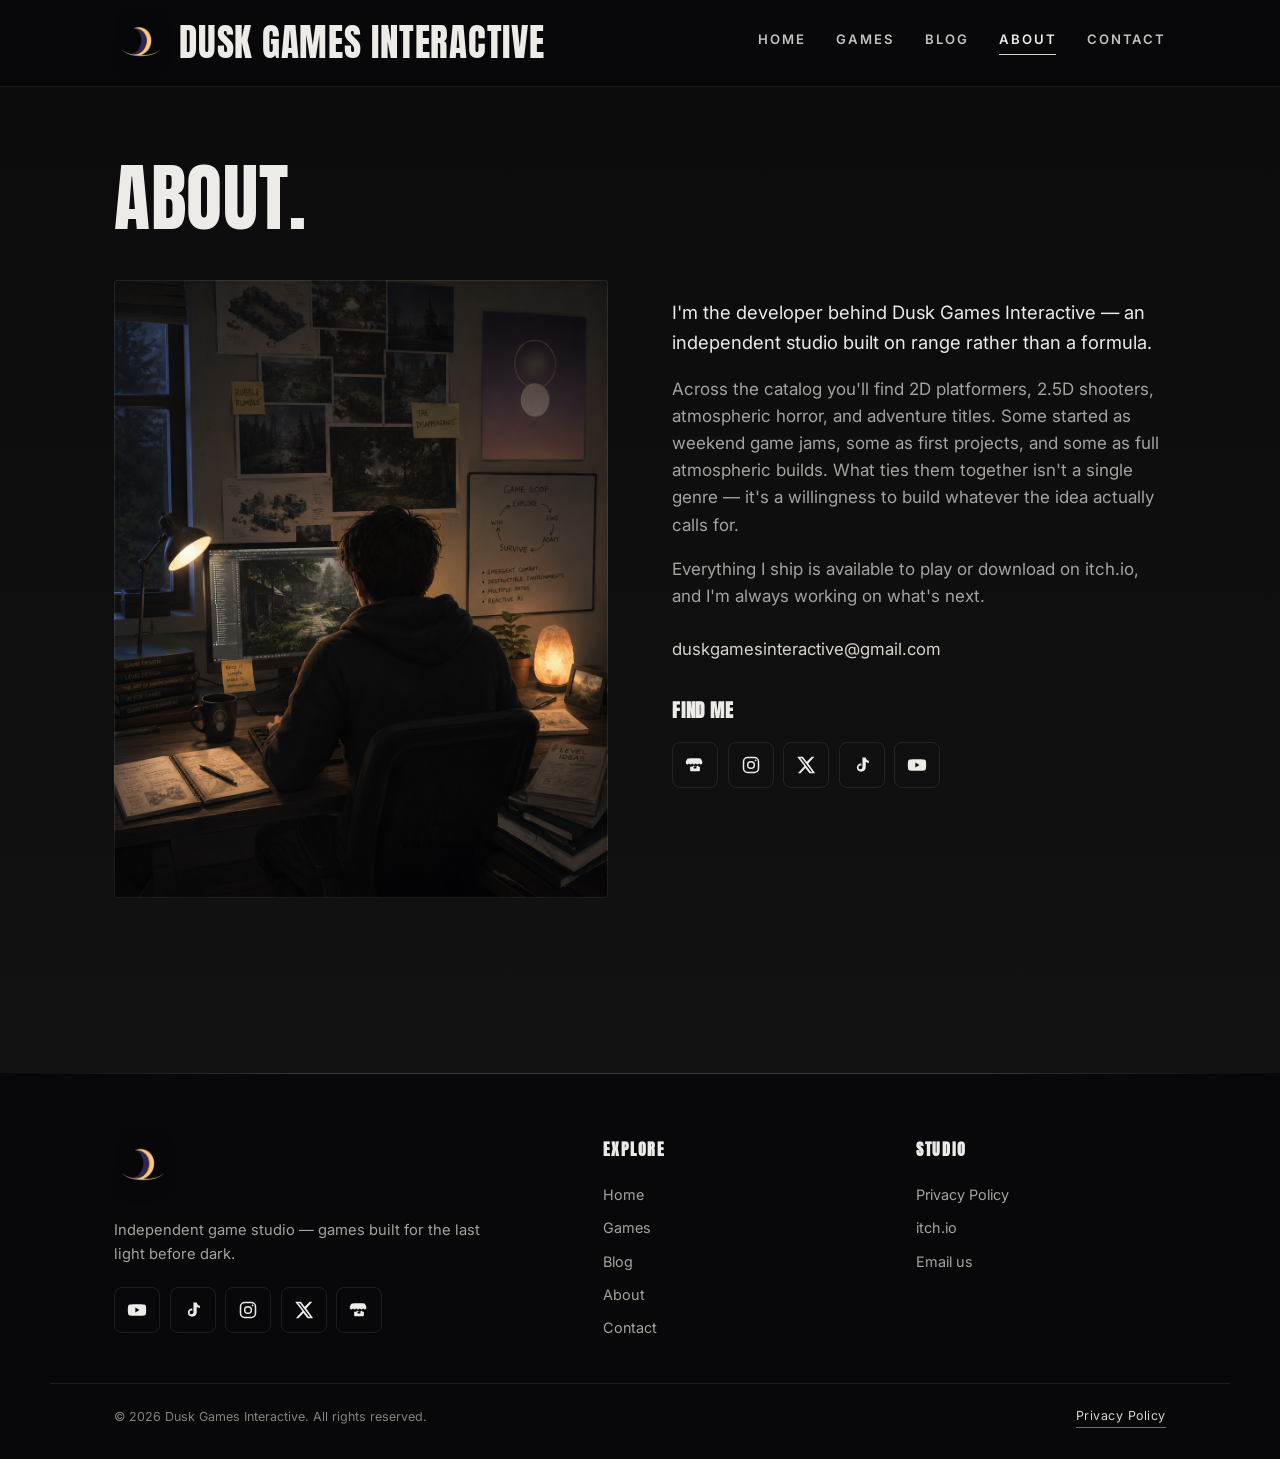
==== about.html @ 6d3ca73e "Strip AI-style meta-commentary from both devlogs Removes language that comments on the log rather th" ====
<!DOCTYPE html>
<html lang="en">
<head>
  <meta charset="UTF-8" />
  <meta name="viewport" content="width=device-width, initial-scale=1.0" />
  <title>About — Dusk Games Interactive</title>
  <meta name="description" content="About Dusk Games Interactive — an independent studio building across genres." />
  <link rel="preconnect" href="https://fonts.googleapis.com" />
  <link rel="preconnect" href="https://fonts.gstatic.com" crossorigin />
  <link href="https://fonts.googleapis.com/css2?family=Anton&family=Inter:wght@400;500;600&display=swap" rel="stylesheet" />
  <link rel="stylesheet" href="css/style.css?v=12" />
  <link rel="icon" type="image/png" href="assets/images/favicon.png?v=2" />
  <link rel="icon" href="assets/images/favicon.ico" sizes="any" />
  <link rel="apple-touch-icon" href="assets/images/apple-touch-icon.png" />
</head>
<body>

  <header class="site-header">
    <div class="wrap site-header__inner">
      <a class="brand" href="index.html" aria-label="Dusk Games Interactive — home">
        <img class="brand__logo" src="assets/images/logo.png" alt="" />
        <span class="brand__name">Dusk Games Interactive</span>
      </a>
      <button class="nav-toggle" aria-label="Menu" aria-expanded="false"><span></span><span></span><span></span></button>
      <nav class="site-nav">
        <a href="index.html">Home</a>
        <a href="portfolio.html">Games</a>
        <a href="blog.html">Blog</a>
        <a href="about.html" aria-current="page">About</a>
        <a href="contact.html">Contact</a>
      </nav>
    </div>
  </header>

  <section class="page-head">
    <div class="wrap">
      <h1 class="display page-head__title">About.</h1>
    </div>
  </section>

  <section class="about">
    <div class="wrap about__grid">
      <!-- assets/images/about-me/portrait.png -->
      <div class="media about__portrait" style="background-image:url('assets/images/about-me/portrait.png')" role="img" aria-label="Portrait"></div>

      <div class="about__body">
        <!-- Replace this copy with your own story. -->
        <p>I'm the developer behind Dusk Games Interactive — an independent studio built on range rather than a formula.</p>
        <p>Across the catalog you'll find 2D platformers, 2.5D shooters, atmospheric horror, and adventure titles. Some started as weekend game jams, some as first projects, and some as full atmospheric builds. What ties them together isn't a single genre — it's a willingness to build whatever the idea actually calls for.</p>
        <p>Everything I ship is available to play or download on itch.io, and I'm always working on what's next.</p>

        <p class="about__email"><a href="mailto:duskgamesinteractive@gmail.com">duskgamesinteractive@gmail.com</a></p>

        <div class="about__socials">
          <h3>Find me</h3>
          <div class="social-row">
            <a href="https://dusk-studios.itch.io/" aria-label="itch.io" target="_blank" rel="noopener">
              <svg viewBox="0 0 24 24" fill="currentColor"><path d="M3 4.5C2 5.6 1 7.6 1 8.4v.9c0 1.1.9 2 2 2 1 0 1.9-.9 1.9-2 0 1.1.8 2 1.9 2s1.9-.9 1.9-2c0 1.1.9 2 2 2h.4c1.1 0 2-.9 2-2 0 1.1.8 2 1.9 2s1.9-.9 1.9-2c0 1.1.9 2 1.9 2 1.1 0 2-.9 2-2v-.9c0-.8-1-2.8-2-3.9C19.4 4.2 16 4 12 4S4.6 4.2 3 4.5Zm5.9 8.1c-.6.9-1.5 1.5-2.6 1.5l-.2 0v3.8c0 .9.7 1.6 1.6 1.6h8.6c.9 0 1.6-.7 1.6-1.6v-3.8l-.2 0c-1.1 0-2-.6-2.6-1.5-.6.9-1.5 1.5-2.6 1.5s-2-.6-2.5-1.5c-.5.9-1.5 1.5-2.6 1.5Zm2.1 1.9h2c.5 0 .9.7.9 1.2s-1 .8-1.9.8-1.9-.3-1.9-.8.4-1.2.9-1.2Z"/></svg>
            </a>
            <a href="https://www.instagram.com/duskgames_/" aria-label="Instagram" target="_blank" rel="noopener">
              <svg viewBox="0 0 24 24" fill="none" stroke="currentColor" stroke-width="1.8"><rect x="3" y="3" width="18" height="18" rx="5"/><circle cx="12" cy="12" r="4"/><circle cx="17.5" cy="6.5" r="1" fill="currentColor" stroke="none"/></svg>
            </a>
            <a href="https://x.com/duskgames_" aria-label="X" target="_blank" rel="noopener">
              <svg viewBox="0 0 24 24" fill="currentColor"><path d="M18.9 2H22l-7.3 8.3L23 22h-6.8l-5-6.5L5.4 22H2.3l7.8-8.9L1.4 2h6.9l4.5 6L18.9 2Zm-1.2 18h1.7L7.1 3.8H5.3L17.7 20Z"/></svg>
            </a>
            <a href="https://www.tiktok.com/@duskgamesinteractive" aria-label="TikTok" target="_blank" rel="noopener">
              <svg viewBox="0 0 24 24" fill="currentColor"><path d="M16.5 3c.4 2.1 1.7 3.6 3.8 3.9v2.6c-1.4.1-2.7-.3-3.8-1v5.9c0 3.5-2.6 5.6-5.6 5.6-2.9 0-5.1-2.2-5.1-5 0-2.9 2.3-5 5.4-4.8v2.7c-.4-.1-.8-.2-1.2-.2-1.2 0-2.1.9-2.1 2.2 0 1.3 1 2.2 2.2 2.2 1.3 0 2.4-.9 2.4-2.7V3h4Z"/></svg>
            </a>
            <a href="https://www.youtube.com/channel/UCMtXnmMAZY_C6TXKdPQK51w/" aria-label="YouTube" target="_blank" rel="noopener">
              <svg viewBox="0 0 24 24" fill="currentColor"><path d="M23 12s0-3.3-.4-4.8a2.5 2.5 0 0 0-1.8-1.8C19.3 5 12 5 12 5s-7.3 0-8.8.4A2.5 2.5 0 0 0 1.4 7.2C1 8.7 1 12 1 12s0 3.3.4 4.8a2.5 2.5 0 0 0 1.8 1.8C4.7 19 12 19 12 19s7.3 0 8.8-.4a2.5 2.5 0 0 0 1.8-1.8C23 15.3 23 12 23 12Zm-13 3V9l5 3-5 3Z"/></svg>
            </a>
          </div>
          <!-- Social links are set. To change one, edit its href; to remove one,
               delete its whole <a>…</a> block. -->
        </div>
      </div>
    </div>
  </section>

  <footer class="site-footer">
    <div class="wrap site-footer__top">
      <div class="footer-brand">
        <a class="footer-logo" href="index.html" aria-label="Dusk Games Interactive — home">
          <img src="assets/images/logo.png" alt="Dusk Games Interactive" />
        </a>
        <p class="footer-tagline">Independent game studio — games built for the last light before dark.</p>
        <div class="social-row">
          <a href="https://www.youtube.com/channel/UCMtXnmMAZY_C6TXKdPQK51w/" aria-label="YouTube" target="_blank" rel="noopener"><svg viewBox="0 0 24 24" fill="currentColor"><path d="M23 12s0-3.3-.4-4.8a2.5 2.5 0 0 0-1.8-1.8C19.3 5 12 5 12 5s-7.3 0-8.8.4A2.5 2.5 0 0 0 1.4 7.2C1 8.7 1 12 1 12s0 3.3.4 4.8a2.5 2.5 0 0 0 1.8 1.8C4.7 19 12 19 12 19s7.3 0 8.8-.4a2.5 2.5 0 0 0 1.8-1.8C23 15.3 23 12 23 12Zm-13 3V9l5 3-5 3Z"/></svg></a>
          <a href="https://www.tiktok.com/@duskgamesinteractive" aria-label="TikTok" target="_blank" rel="noopener"><svg viewBox="0 0 24 24" fill="currentColor"><path d="M16.5 3c.4 2.1 1.7 3.6 3.8 3.9v2.6c-1.4.1-2.7-.3-3.8-1v5.9c0 3.5-2.6 5.6-5.6 5.6-2.9 0-5.1-2.2-5.1-5 0-2.9 2.3-5 5.4-4.8v2.7c-.4-.1-.8-.2-1.2-.2-1.2 0-2.1.9-2.1 2.2 0 1.3 1 2.2 2.2 2.2 1.3 0 2.4-.9 2.4-2.7V3h4Z"/></svg></a>
          <a href="https://www.instagram.com/duskgames_/" aria-label="Instagram" target="_blank" rel="noopener"><svg viewBox="0 0 24 24" fill="none" stroke="currentColor" stroke-width="1.8"><rect x="3" y="3" width="18" height="18" rx="5"/><circle cx="12" cy="12" r="4"/><circle cx="17.5" cy="6.5" r="1" fill="currentColor" stroke="none"/></svg></a>
          <a href="https://x.com/duskgames_" aria-label="X" target="_blank" rel="noopener"><svg viewBox="0 0 24 24" fill="currentColor"><path d="M18.9 2H22l-7.3 8.3L23 22h-6.8l-5-6.5L5.4 22H2.3l7.8-8.9L1.4 2h6.9l4.5 6L18.9 2Zm-1.2 18h1.7L7.1 3.8H5.3L17.7 20Z"/></svg></a>
          <a href="https://dusk-studios.itch.io/" aria-label="itch.io" target="_blank" rel="noopener"><svg viewBox="0 0 24 24" fill="currentColor"><path d="M3 4.5C2 5.6 1 7.6 1 8.4v.9c0 1.1.9 2 2 2 1 0 1.9-.9 1.9-2 0 1.1.8 2 1.9 2s1.9-.9 1.9-2c0 1.1.9 2 2 2h.4c1.1 0 2-.9 2-2 0 1.1.8 2 1.9 2s1.9-.9 1.9-2c0 1.1.9 2 1.9 2 1.1 0 2-.9 2-2v-.9c0-.8-1-2.8-2-3.9C19.4 4.2 16 4 12 4S4.6 4.2 3 4.5Zm5.9 8.1c-.6.9-1.5 1.5-2.6 1.5l-.2 0v3.8c0 .9.7 1.6 1.6 1.6h8.6c.9 0 1.6-.7 1.6-1.6v-3.8l-.2 0c-1.1 0-2-.6-2.6-1.5-.6.9-1.5 1.5-2.6 1.5s-2-.6-2.5-1.5c-.5.9-1.5 1.5-2.6 1.5Zm2.1 1.9h2c.5 0 .9.7.9 1.2s-1 .8-1.9.8-1.9-.3-1.9-.8.4-1.2.9-1.2Z"/></svg></a>
        </div>
      </div>

      <nav class="footer-col" aria-label="Explore">
        <h3>Explore</h3>
        <a href="index.html">Home</a>
        <a href="portfolio.html">Games</a>
        <a href="blog.html">Blog</a>
        <a href="about.html">About</a>
        <a href="contact.html">Contact</a>
      </nav>

      <nav class="footer-col" aria-label="Studio">
        <h3>Studio</h3>
        <a href="privacy.html">Privacy Policy</a>
        <a href="https://dusk-studios.itch.io/" target="_blank" rel="noopener">itch.io</a>
        <a href="mailto:duskgamesinteractive@gmail.com">Email us</a>
      </nav>
    </div>

    <div class="wrap site-footer__bottom">
      <span>&copy; <span id="year"></span> Dusk Games Interactive. All rights reserved.</span>
      <a class="footer-privacy" href="privacy.html">Privacy Policy</a>
    </div>
  </footer>

  <script src="js/main.js?v=4"></script>
  <script>document.getElementById('year').textContent = new Date().getFullYear();</script>
</body>
</html>
---- css/style.css ----
/* =========================================================
   DUSK GAMES INTERACTIVE — site styles
   Edit the palette tokens below to re-skin the whole site at once.
   ========================================================= */

:root {
  /* ---- layout / type (non-color) ---- */
  --wrap:      1180px;    /* max content width               */
  --gutter:    clamp(20px, 5vw, 72px);

  --font-display: 'Anton', Impact, 'Arial Narrow Bold', sans-serif;
  --font-body:    'Inter', -apple-system, BlinkMacSystemFont, 'Segoe UI', sans-serif;

  /* ---- shape + motion ---- */
  --radius:    3px;       /* cards, media, buttons — one shared corner */
  --radius-sm: 2px;
  --ease:      cubic-bezier(.22, .61, .36, 1);
  --dur:       .22s;
  --dur-slow:  .45s;

  /* =========================================================
     OBSIDIAN — the official Dusk Games Interactive palette.
     A deliberate ramp of near-black neutrals: each surface is a
     measured step up from the one behind it, so hierarchy comes
     from tone rather than from boxes, lines or glow.
     ========================================================= */

  /* backgrounds — deepest to highest */
  --color-elevated:           #08080a;   /* header, footer — below the page  */
  --color-background:         #0b0b0c;   /* page base                        */
  --color-background-2:       #101011;   /* page gradient, mid               */
  --color-background-3:       #151517;   /* page gradient, foot              */
  --color-surface-secondary:  #131315;   /* banded sections                  */
  --color-media:              #0e0e10;   /* video + image wells              */
  --color-surface:            #17171a;   /* cards, inputs                    */
  --color-surface-raised:     #1c1c20;   /* card hover, raised panels        */

  /* text — three deliberate weights of presence */
  --color-text-primary:       #edebe8;   /* headings, lead copy              */
  --color-text-secondary:     #a6a39e;   /* body copy                        */
  --color-text-muted:         #85827d;   /* meta, captions, legal            */
  --color-text-rgb:           237 235 232;

  /* lines — hairlines, never boxes */
  --color-border:             rgb(237 235 232 / .09);
  --color-border-hover:       rgb(237 235 232 / .18);
  --color-border-strong:      rgb(237 235 232 / .20);

  /* accent — bone, not colour. Lets game art carry the colour. */
  --color-accent:             #d8d3cb;
  --color-accent-soft:        #f0ece6;
  --color-accent-strong:      #ffffff;
  --color-accent-contrast:    #0b0b0c;
  --color-accent-rgb:         216 211 203;

  --color-button-bg:          #17171a;
  --color-button-text:        #edebe8;

  /* atmosphere */
  --color-scrim-rgb:          8 8 10;
  --color-overlay:            rgb(8 8 10 / .95);
  --color-wash:               rgb(237 235 232 / .035);
  --color-wash-strong:        rgb(237 235 232 / .06);

  /* shared semantics */
  --color-shadow-rgb: 0 0 0;
  --color-shadow:     rgb(0 0 0 / .45);
  --color-success:    #6cc08a;   /* form success  */
  --color-danger:     #e5766a;   /* form error    */
}

/* ---------- reset ---------- */
*, *::before, *::after { box-sizing: border-box; }
html { -webkit-text-size-adjust: 100%; scroll-behavior: smooth; }
body {
  margin: 0;
  background: var(--color-background);
  color: var(--color-text-primary);
  font-family: var(--font-body);
  font-size: 17px;
  line-height: 1.6;
  -webkit-font-smoothing: antialiased;
}
img { max-width: 100%; display: block; }
a { color: inherit; }

.wrap { max-width: var(--wrap); margin: 0 auto; padding-inline: var(--gutter); }

/* ---------- display type ---------- */
.display {
  font-family: var(--font-display);
  font-weight: 400;
  text-transform: uppercase;
  line-height: .92;
  letter-spacing: .01em;
  margin: 0;
}
.display .em { color: var(--color-accent); font-style: normal; }

.eyebrow {
  font-size: .74rem;
  letter-spacing: .22em;
  text-transform: uppercase;
  color: var(--color-text-secondary);
  margin: 0 0 1.1rem;
}

/* ---------- buttons ---------- */
.btn {
  display: inline-flex;
  align-items: center;
  justify-content: center;
  gap: .5rem;
  padding: 1.05rem 2.4rem;
  background: var(--color-button-bg);
  color: var(--color-button-text);
  text-decoration: none;
  border: 1px solid var(--color-button-bg);
  border-radius: 999px;
  font-size: .72rem;
  font-weight: 600;
  letter-spacing: .18em;
  text-transform: uppercase;
  cursor: pointer;
  transition: background .18s ease, color .18s ease, transform .18s ease;
}
.btn:hover { background: transparent; color: var(--color-text-primary); transform: translateY(-1px); }
.btn--block { width: 100%; }
.btn--ghost { background: transparent; color: var(--color-text-primary); }
.btn--ghost:hover { background: var(--color-button-bg); color: var(--color-button-text); }

/* =========================================================
   HEADER / NAV
   ========================================================= */
.site-header {
  position: sticky; top: 0; z-index: 40;
  background: var(--color-elevated);
  border-bottom: 1px solid var(--color-border);
}
.site-header.on-white { background: var(--color-elevated); }
.site-header__inner {
  position: relative;
  display: flex; align-items: center; justify-content: space-between;
  gap: 1.5rem;
  padding-block: 1rem;
}
.brand { display: inline-flex; align-items: center; gap: .7rem; text-decoration: none; }
.brand__logo { height: clamp(38px, 4.6vw, 54px); width: auto; display: block; }
.brand__name {
  font-family: var(--font-display);
  text-transform: uppercase; color: var(--color-text-primary);
  letter-spacing: .02em; line-height: .9; white-space: nowrap;
  font-size: clamp(1.2rem, 2.9vw, 2.4rem);
}
.site-nav { display: flex; gap: clamp(1.1rem, 2.4vw, 2.5rem); }
.site-nav a {
  text-decoration: none;
  color: rgb(var(--color-text-rgb) / .82);
  font-size: .82rem; font-weight: 600;
  letter-spacing: .14em; text-transform: uppercase;
  padding-bottom: 3px;
  border-bottom: 2px solid transparent;
  transition: color .18s ease, border-color .18s ease;
}
.site-nav a:hover { color: var(--color-text-primary); border-color: var(--color-accent); }
.site-nav a[aria-current="page"] { color: var(--color-text-primary); border-color: var(--color-accent); }

.nav-toggle {
  display: none;
  flex-direction: column; gap: 5px;
  background: none; border: 0; cursor: pointer; padding: 6px;
}
.nav-toggle span { width: 26px; height: 2px; background: var(--color-text-primary); transition: .2s; }

/* =========================================================
   HERO (home)
   ========================================================= */
.hero { background: var(--color-surface-secondary); }
.hero__grid {
  display: grid;
  grid-template-columns: 1.05fr .95fr;
  gap: clamp(2rem, 5vw, 5rem);
  align-items: center;
  padding-block: clamp(3rem, 8vw, 7rem);
}
.hero__title { font-size: clamp(2.6rem, 6.4vw, 5.4rem); max-width: 12ch; }
.hero__text { max-width: 42ch; margin: 1.8rem 0 2.4rem; color: var(--color-text-secondary); }
.hero__media {
  aspect-ratio: 4 / 5;
  border-radius: 2px;
}

/* reusable image block with graceful fallback before real media is added */
.media {
  background: linear-gradient(150deg, var(--color-surface) 0%, var(--color-media) 60%, var(--color-background-3) 100%);
  background-size: cover;
  background-position: center;
  background-repeat: no-repeat;
}

/* =========================================================
   STUDIO / STORY SECTION (home)
   ========================================================= */
.story { padding-block: clamp(3.5rem, 8vw, 7rem); }
.story__grid {
  display: grid;
  grid-template-columns: 1fr 1fr;
  gap: clamp(2rem, 5vw, 4.5rem);
  align-items: start;
}
.story__title { font-size: clamp(2rem, 4.6vw, 3.4rem); margin-bottom: 1.6rem; }
.story__copy p { color: var(--color-text-secondary); max-width: 46ch; }
.story__copy .btn { margin-top: 1.8rem; }
.story__media-wide { aspect-ratio: 16 / 10; margin-top: 2.5rem; }
.story__media-tall { aspect-ratio: 3 / 4; }

/* =========================================================
   REEL / VIDEO
   ========================================================= */
.reel { padding-block: clamp(2rem, 5vw, 4rem); text-align: center; }
.reel__title { font-size: clamp(1.8rem, 4vw, 2.8rem); margin-bottom: 1.8rem; }
.reel__frame {
  max-width: 900px; margin: 0 auto;
  aspect-ratio: 16 / 9;
  background: var(--color-media);
  border-radius: 4px;
  overflow: hidden;
}
.reel__frame video, .reel__frame iframe { width: 100%; height: 100%; border: 0; object-fit: cover; }

/* =========================================================
   SOCIALS strip
   ========================================================= */
.socials { padding-block: clamp(2.5rem, 6vw, 4.5rem); text-align: center; }
.socials__title { font-size: clamp(1.8rem, 4vw, 2.6rem); margin-bottom: 1.6rem; }
.social-row { display: inline-flex; gap: .6rem; }
.social-row a {
  width: 46px; height: 46px;
  display: grid; place-items: center;
  border: 1px solid var(--color-border);
  border-radius: 8px;
  color: var(--color-text-primary);
  transition: background .18s ease, color .18s ease;
}
.social-row a:hover { background: var(--color-text-primary); color: var(--color-accent-contrast); }
.social-row svg { width: 20px; height: 20px; }

/* =========================================================
   PAGE HEADS (interior pages)
   ========================================================= */
.page-head { padding-block: clamp(2.5rem, 6vw, 5rem) clamp(1.5rem, 4vw, 3rem); }
.page-head__title { font-size: clamp(2.6rem, 6vw, 4.6rem); }
.page-head__lede { color: var(--color-text-secondary); max-width: 54ch; margin-top: 1.4rem; }

/* =========================================================
   PORTFOLIO GRID (games)
   ========================================================= */
.games { padding-bottom: clamp(3rem, 8vw, 6rem); }
.games__grid {
  display: grid;
  grid-template-columns: repeat(2, 1fr);
  gap: clamp(2rem, 4vw, 3.5rem);
}
/* Key art is the product shot: it gets a clipped frame, a hairline,
   a soft falloff at its foot, and a slow push-in on hover. The art
   itself is never recoloured — only framed. */
.game-card__media {
  aspect-ratio: 1 / 1;
  border-radius: var(--radius);
  overflow: hidden;
  display: block;
  position: relative;
  isolation: isolate;
  background-color: var(--color-media);
}
/* the artwork, on its own layer so it can move inside the frame */
.game-card__media::before {
  content: "";
  position: absolute; inset: 0;
  background-image: inherit;
  background-size: cover;
  background-position: center;
  background-repeat: no-repeat;
  transition: transform .6s var(--ease);
}
/* frame + falloff */
.game-card__media::after {
  content: "";
  position: absolute; inset: 0;
  box-shadow: inset 0 0 0 1px var(--color-border);
  background: linear-gradient(180deg,
    rgb(var(--color-scrim-rgb) / 0) 58%,
    rgb(var(--color-scrim-rgb) / .38) 100%);
  transition: box-shadow var(--dur) var(--ease), opacity var(--dur) var(--ease);
}
.game-card:hover .game-card__media::before,
.game-card__media:focus-visible::before { transform: scale(1.05); }
.game-card:hover .game-card__media::after { box-shadow: inset 0 0 0 1px var(--color-border-hover); }

.game-card__title {
  font-size: clamp(1.5rem, 2.6vw, 2rem); margin: 1.25rem 0 .35rem;
  transition: color var(--dur) var(--ease);
}
.game-card:hover .game-card__title { color: var(--color-accent-strong); }
.game-card__meta {
  font-size: .74rem; letter-spacing: .16em; text-transform: uppercase;
  color: var(--color-text-muted); margin: 0 0 1.15rem;
}

/* =========================================================
   ABOUT
   ========================================================= */
.about { padding-bottom: clamp(3rem, 8vw, 6rem); }
.about__grid {
  display: grid; grid-template-columns: 1fr 1fr;
  gap: clamp(2rem, 5vw, 4.5rem); align-items: start;
}
.about__portrait { aspect-ratio: 4 / 5; border-radius: 2px; }
.about__body p { color: var(--color-text-secondary); }
.about__body p:first-child { color: var(--color-text-primary); font-size: 1.15rem; }
.about__socials { margin-top: 2rem; }
.about__socials h3 {
  font-family: var(--font-display); text-transform: uppercase;
  letter-spacing: .04em; font-size: 1.2rem; margin: 0 0 1rem;
}

/* =========================================================
   CONTACT
   ========================================================= */
.contact { padding-bottom: clamp(3rem, 8vw, 6rem); }
.contact__grid {
  display: grid; grid-template-columns: 1fr 1fr;
  gap: clamp(2rem, 5vw, 4.5rem); align-items: start;
}
.field { margin-bottom: 1.2rem; }
.field label {
  display: block; font-size: .72rem; letter-spacing: .16em;
  text-transform: uppercase; color: var(--color-text-secondary); margin-bottom: .5rem;
}
.field input, .field textarea {
  width: 100%; padding: .95rem 1rem;
  background: var(--color-surface); color: var(--color-text-primary);
  border: 1px solid var(--color-border); border-radius: 6px;
  font: inherit;
}
.field input:focus, .field textarea:focus {
  outline: 2px solid var(--color-accent); outline-offset: 1px; border-color: transparent;
}
.field textarea { min-height: 150px; resize: vertical; }
.contact__direct p { color: var(--color-text-secondary); }
.contact__direct a { color: var(--color-accent); text-decoration: none; }
.contact__direct a:hover { text-decoration: underline; }

/* =========================================================
   FOOTER
   ========================================================= */
.site-footer {
  background: var(--color-elevated);
  color: rgb(var(--color-text-rgb) / .6);
  border-top: 1px solid var(--color-border);
  margin-top: clamp(2.5rem, 7vw, 5rem);
}
.site-footer__top {
  display: grid;
  grid-template-columns: 1.7fr 1fr 1fr;
  gap: clamp(2rem, 5vw, 4rem);
  padding-block: clamp(2.8rem, 6vw, 4rem) 2.4rem;
  align-items: start;
}
.footer-brand { max-width: 36ch; }
.footer-logo { line-height: 0; display: inline-block; }
.footer-logo img { height: 58px; width: auto; }
.footer-tagline { color: rgb(var(--color-text-rgb) / .55); font-size: .92rem; margin: 1rem 0 1.3rem; }
.footer-brand .social-row { display: inline-flex; }
.footer-col h3 {
  font-family: var(--font-display); text-transform: uppercase; letter-spacing: .1em;
  font-size: .98rem; color: var(--color-text-primary); margin: 0 0 1rem;
}
.footer-col a {
  display: block; color: rgb(var(--color-text-rgb) / .66); text-decoration: none;
  font-size: .9rem; padding: .32rem 0; transition: color .18s ease;
}
.footer-col a:hover { color: var(--color-text-primary); }
.site-footer .social-row a { color: var(--color-text-primary); border-color: var(--color-border-strong); }
.site-footer .social-row a:hover { background: var(--color-accent); color: var(--color-accent-contrast); border-color: var(--color-accent); }
.site-footer__bottom {
  display: flex; flex-wrap: wrap; gap: .6rem 1.4rem;
  align-items: center; justify-content: space-between;
  padding-block: 1.4rem 1.9rem;
  border-top: 1px solid var(--color-border);
  font-size: .78rem; color: rgb(var(--color-text-rgb) / .45);
}
.site-footer__bottom a { color: rgb(var(--color-text-rgb) / .6); text-decoration: none; }
.footer-privacy {
  color: var(--color-text-primary) !important; letter-spacing: .04em;
  border-bottom: 1px solid rgb(var(--color-text-rgb) / .45); padding-bottom: 1px;
  transition: border-color .18s ease;
}
.footer-privacy:hover { border-color: var(--color-accent); }
@media (max-width: 760px) {
  .site-footer__top { grid-template-columns: 1fr; gap: 2rem; }
  .site-footer__bottom { justify-content: center; text-align: center; }
}

/* =========================================================
   RESPONSIVE
   ========================================================= */
@media (max-width: 860px) {
  .nav-toggle { display: flex; }
  .site-nav {
    position: absolute; left: 0; right: 0; top: 100%;
    flex-direction: column; gap: 0;
    background: var(--color-elevated);
    border-bottom: 1px solid var(--color-border);
    padding: 0 var(--gutter);
    max-height: 0; overflow: hidden;
    transition: max-height .28s ease, padding .28s ease;
  }
  .site-nav.open { max-height: 360px; padding-block: .4rem 1.1rem; }
  .site-nav a { padding: .9rem 0; border-bottom: 1px solid var(--color-border); width: 100%; text-align: center; }
  .site-nav a:last-child { border-bottom: 0; }

  .hero__grid,
  .story__grid,
  .about__grid,
  .contact__grid { grid-template-columns: 1fr; }
  .games__grid { grid-template-columns: 1fr; }
  .hero__media { aspect-ratio: 16 / 11; }
  .story__media-tall { aspect-ratio: 16 / 11; }
}

/* accessibility niceties */
:focus-visible { outline: 2px solid var(--color-accent); outline-offset: 2px; }
@media (prefers-reduced-motion: reduce) {
  * { transition: none !important; scroll-behavior: auto !important; }
}

/* =========================================================
   GAME DETAIL PAGE  (trailer + screenshot gallery + lightbox)
   ========================================================= */
.game-detail { padding-bottom: clamp(3rem, 8vw, 6rem); }
.backlink {
  display: inline-block; margin-bottom: 1.4rem;
  font-size: .72rem; letter-spacing: .16em; text-transform: uppercase;
  color: var(--color-text-secondary); text-decoration: none;
}
.backlink:hover { color: var(--color-text-primary); }
.game-detail__title { font-size: clamp(2.6rem, 6vw, 4.6rem); margin: .3rem 0 1.6rem; }
.game-detail__desc { max-width: 60ch; color: var(--color-text-secondary); margin: 0 0 2rem; }
.game-detail__cta { margin-bottom: 3rem; }

.video-frame {
  width: 100%; max-width: 960px;
  aspect-ratio: 16 / 9;
  background: var(--color-media); border-radius: 4px; overflow: hidden;
  margin-bottom: 2.5rem;
}
.video-frame video, .video-frame iframe { width: 100%; height: 100%; border: 0; }

.gallery {
  display: grid;
  grid-template-columns: repeat(auto-fill, minmax(260px, 1fr));
  gap: 1rem;
}
.gallery__item {
  aspect-ratio: 16 / 10;
  border: 0; padding: 0; cursor: pointer;
  border-radius: 2px; overflow: hidden;
  transition: opacity .18s ease, transform .18s ease;
}
.gallery__item:hover { opacity: .9; transform: translateY(-2px); }

.lightbox {
  position: fixed; inset: 0; z-index: 60;
  display: none; align-items: center; justify-content: center;
  background: var(--color-overlay); padding: 5vw;
}
.lightbox.open { display: flex; }
.lightbox__img { max-width: 100%; max-height: 100%; object-fit: contain; border-radius: 2px; }
.lightbox__close, .lightbox__nav {
  position: absolute;
  width: 52px; height: 52px; border-radius: 50%;
  background: rgb(var(--color-text-rgb) / .08); color: var(--color-text-primary);
  border: 1px solid var(--color-border-strong);
  cursor: pointer; font-size: 1.5rem; line-height: 1;
  display: grid; place-items: center;
  transition: background .18s ease;
}
.lightbox__close:hover, .lightbox__nav:hover { background: rgb(var(--color-text-rgb) / .22); }
.lightbox__close { top: 4vw; right: 4vw; }
.lightbox__nav { top: 50%; transform: translateY(-50%); }
.lightbox__nav--prev { left: 2.5vw; }
.lightbox__nav--next { right: 2.5vw; }
@media (max-width: 860px) {
  .lightbox__close, .lightbox__nav { width: 44px; height: 44px; }
}

.about__email { margin: 1.6rem 0 0; }
.about__email a { color: var(--color-accent); text-decoration: none; font-size: 1.05rem; }
.about__email a:hover { text-decoration: underline; }

/* =========================================================
   HERO BACKGROUND VIDEO (home)
   ========================================================= */
.hero--video {
  position: relative;
  overflow: hidden;
  min-height: clamp(560px, 82vh, 820px);
  display: flex;
  align-items: center;
  /* still image shown before the video loads / if autoplay is blocked */
  background: var(--color-background) url('../assets/images/home-page/hero.png') center / cover no-repeat;
}
.hero__video { position: absolute; inset: 0; z-index: 0; }
.hero__video iframe {
  position: absolute; top: 50%; left: 50%;
  width: 100vw; height: 56.25vw;           /* 16:9 sized to viewport width  */
  min-width: 177.78vh; min-height: 100%;   /* 16:9 sized to viewport height */
  transform: translate(-50%, -50%);
  border: 0; pointer-events: none;
}
.hero__scrim {
  position: absolute; inset: 0; z-index: 1;
  background:
    linear-gradient(90deg, rgb(var(--color-scrim-rgb) / .9) 0%, rgb(var(--color-scrim-rgb) / .68) 40%, rgb(var(--color-scrim-rgb) / .28) 72%, rgb(var(--color-scrim-rgb) / 0) 100%),
    linear-gradient(0deg, rgb(var(--color-scrim-rgb) / .6) 0%, rgb(var(--color-scrim-rgb) / .12) 48%, rgb(var(--color-scrim-rgb) / .05) 100%);
}
.hero__content { position: relative; z-index: 2; padding-block: clamp(3rem, 8vw, 6rem); }
.hero--video .hero__title {
  color: var(--color-text-primary); max-width: 15ch;
  font-size: clamp(3rem, 7.8vw, 6.8rem);
  letter-spacing: .003em;
  text-shadow: 0 3px 30px rgb(var(--color-shadow-rgb) / .6), 0 1px 3px rgb(var(--color-shadow-rgb) / .65);
}
.hero--video .hero__title .em { color: var(--color-accent); }   /* orange for video */
.hero--video .hero__text { color: rgb(var(--color-text-rgb) / .9); max-width: 44ch; margin: 1.8rem 0 2.4rem; text-shadow: 0 1px 12px rgb(var(--color-shadow-rgb) / .55); }
.hero--video .btn { background: var(--color-accent); color: var(--color-accent-contrast); border-color: var(--color-accent); }
.hero--video .btn:hover { background: transparent; color: var(--color-text-primary); border-color: var(--color-accent); }

@media (prefers-reduced-motion: reduce) {
  .hero__video { display: none; }          /* fall back to the still image */
}
@media (max-width: 860px) {
  .hero--video { min-height: 70vh; }
}


/* =========================================================
   LEGAL / PRIVACY PAGES
   ========================================================= */
.legal { padding-bottom: clamp(3rem, 8vw, 6rem); }
.legal__body { max-width: 720px; }
.legal__body p { color: var(--color-text-secondary); margin: 0 0 1.2rem; }
.legal__body h2 {
  font-family: var(--font-display); text-transform: uppercase; letter-spacing: .03em;
  font-size: 1.4rem; margin: 2rem 0 .6rem; color: var(--color-text-primary);
}
.legal__body a { color: var(--color-accent); text-decoration: none; }
.legal__body a:hover { text-decoration: underline; }

/* =========================================================
   BLOG / DEVLOG
   ========================================================= */
.blog { padding-bottom: clamp(3rem, 8vw, 6rem); }
.post { max-width: 760px; margin: 0 auto; }
.post + .post { margin-top: clamp(3rem,7vw,5rem); padding-top: clamp(3rem,7vw,5rem); border-top: 1px solid var(--color-border); }
.post__meta { font-size: .72rem; letter-spacing: .16em; text-transform: uppercase; color: var(--color-text-secondary); margin: 0 0 .6rem; }
.post__title { font-size: clamp(1.9rem, 4vw, 2.9rem); margin: 0 0 1.4rem; }
.post__media { aspect-ratio: 16 / 9; border-radius: 3px; margin-bottom: 1.9rem; }
.post__body p { color: var(--color-text-secondary); margin: 0 0 1.2rem; }
.post__body h2, .post__body h3 { font-family: var(--font-display); text-transform: uppercase; letter-spacing:.03em; font-size: 1.4rem; color: var(--color-text-primary); margin: 2.2rem 0 .7rem; }

/* =========================================================
   HOME — featured games + "now in development"
   ========================================================= */
.section-head {
  display: flex; align-items: baseline; justify-content: space-between;
  gap: 1rem; flex-wrap: wrap; margin-bottom: clamp(1.6rem, 3vw, 2.4rem);
}
.section-head .display { font-size: clamp(1.9rem, 4vw, 3.1rem); margin: 0; }
.section-link {
  color: var(--color-accent); text-decoration: none; white-space: nowrap;
  font-size: .78rem; letter-spacing: .14em; text-transform: uppercase;
}
.section-link:hover { text-decoration: underline; }

.home-featured { padding-block: clamp(3rem, 7vw, 5.5rem); }
.featured__grid { display: grid; grid-template-columns: repeat(3, 1fr); gap: clamp(1.5rem, 3vw, 2.5rem); }

.home-dev { background: var(--color-surface-secondary); padding-block: clamp(3rem, 7vw, 5.5rem); }
.home-dev__grid { display: grid; grid-template-columns: 1.1fr 1fr; gap: clamp(2rem, 5vw, 4rem); align-items: center; }
.home-dev__media { aspect-ratio: 16 / 10; border-radius: 3px; }
.home-dev__title { font-size: clamp(2rem, 4.5vw, 3.2rem); margin: .4rem 0 1.2rem; }
.home-dev__copy p { color: var(--color-text-secondary); max-width: 46ch; }
.home-dev__cta { display: flex; gap: .9rem; flex-wrap: wrap; margin-top: 1.9rem; }

@media (max-width: 820px) {
  .featured__grid { grid-template-columns: 1fr; }
  .home-dev__grid { grid-template-columns: 1fr; }
}


/* =========================================================
   HOME — press / creators  + small-screen wordmark
   ========================================================= */
@media (max-width: 560px) { .brand__name { font-size: 1.05rem; } .brand__logo { height: 36px; } }

.section-note { color: var(--color-text-secondary); font-size: .76rem; letter-spacing: .12em; text-transform: uppercase; }
.section-center-title { text-align: center; font-size: clamp(1.9rem, 4vw, 3.1rem); margin: 0 0 clamp(1.6rem, 3vw, 2.4rem); }

.home-community { padding-block: clamp(3rem, 7vw, 5.5rem); }
.community__grid { display: grid; grid-template-columns: repeat(3, 1fr); gap: clamp(1.2rem, 2.5vw, 1.8rem); }
.community__item { aspect-ratio: 16 / 9; background: var(--color-media); border-radius: 4px; overflow: hidden; }
.community__item iframe { width: 100%; height: 100%; border: 0; }
.community__empty { color: var(--color-text-secondary); }

.home-press { background: var(--color-surface-secondary); padding-block: clamp(3rem, 7vw, 5.5rem); }
.press__grid { display: grid; grid-template-columns: repeat(3, 1fr); gap: clamp(1.2rem, 2.5vw, 2rem); }
.press__quote { margin: 0; background: var(--color-background); border: 1px solid var(--color-border); border-radius: 4px; padding: 1.7rem 1.5rem; }
.press__quote p { margin: 0 0 1rem; color: var(--color-text-primary); font-size: 1.02rem; line-height: 1.5; }
.press__quote cite { color: var(--color-text-secondary); font-style: normal; font-size: .8rem; letter-spacing: .08em; text-transform: uppercase; }
.press__note { text-align: center; color: var(--color-text-secondary); margin: clamp(1.6rem,3vw,2.2rem) 0 0; font-size: .92rem; }
.press__note a { color: var(--color-accent); text-decoration: none; }
.press__note a:hover { text-decoration: underline; }

@media (max-width: 820px) {
  .community__grid { grid-template-columns: 1fr; }
  .press__grid { grid-template-columns: 1fr; }
}

/* contact form status message */
.form-status { margin-top: 1rem; font-size: .92rem; line-height: 1.4; }
.form-status.is-ok  { color: var(--color-success); }
.form-status.is-err { color: var(--color-danger); }

/* =========================================================
   SITE THEME LAYER  —  applies the palette tokens site-wide
   (this block re-skins the whole site; it comes last so it wins)
   ========================================================= */

html { background: var(--color-background); }
body {
  color: var(--color-text-primary);
  background: linear-gradient(180deg, var(--color-background) 0%, var(--color-background-2) 40%, var(--color-background-3) 76%, var(--color-background-3) 100%) no-repeat fixed;
  background-size: cover;
}

/* ---- type ---- */
.display { color: var(--color-text-primary); }
.display .em {
  font-style: normal;
  background: linear-gradient(95deg, var(--color-accent-soft) 0%, var(--color-accent) 100%);
  -webkit-background-clip: text; background-clip: text; color: transparent;
}
.eyebrow, .section-note { color: var(--color-accent); }
.page-head__title, .post__title, .game-detail__title,
.about__socials h3, .legal__body h2, .post__body h2, .post__body h3, .footer-col h3 { color: var(--color-text-primary); }
.page-head__lede, .story__copy p, .home-dev__copy p, .post__body p,
.about__body p, .legal__body p, .contact__direct p, .footer-tagline { color: var(--color-text-secondary); }
.about__body p:first-child { color: var(--color-text-primary); }
.game-card__title { color: var(--color-text-primary); }
/* genre line sits one step back from the title so the title leads */
.game-card__meta { color: var(--color-text-muted); }
.section-link { color: var(--color-accent); }

/* ---- buttons: accent outline + glow ---- */
.btn {
  background: transparent; color: var(--color-text-primary);
  border: 1px solid var(--color-accent);
  box-shadow: 0 0 20px rgb(var(--color-accent-rgb) / .22), inset 0 0 22px rgb(var(--color-accent-rgb) / .05);
  transition: background .2s ease, color .2s ease, box-shadow .2s ease, transform .18s ease;
}
.btn:hover { background: var(--color-accent); color: var(--color-accent-contrast); box-shadow: 0 0 30px rgb(var(--color-accent-rgb) / .5); transform: translateY(-1px); }
.btn--ghost { border-color: var(--color-border); box-shadow: none; }
.btn--ghost:hover { background: var(--color-accent); color: var(--color-accent-contrast); border-color: var(--color-accent); }

/* ---- header / footer ---- */
.site-header, .site-header.on-white {
  background: rgb(var(--color-scrim-rgb) / .82); backdrop-filter: blur(10px);
  border-bottom: 1px solid var(--color-border);
}
.site-nav a { color: rgb(var(--color-text-rgb) / .82); }
.site-nav a:hover, .site-nav a[aria-current="page"] { color: var(--color-accent); border-color: var(--color-accent); }
.nav-toggle span { background: var(--color-accent); }

/* stacked wordmark */
.brand__name { display: inline-flex; flex-direction: column; line-height: 1; white-space: nowrap; }
.brand__name-main {
  font-family: var(--font-body); font-weight: 500; text-transform: uppercase; color: var(--color-text-primary);
  letter-spacing: .2em; font-size: clamp(1.05rem, 2.4vw, 1.85rem);
}
.brand__name-sub {
  font-family: var(--font-body); font-weight: 500; text-transform: uppercase; color: var(--color-accent);
  letter-spacing: .44em; font-size: clamp(.5rem, 1vw, .68rem); margin-top: .35em;
}

.site-footer { background: var(--color-elevated); border-top: 1px solid var(--color-border); color: var(--color-text-secondary); }
.footer-col a, .footer-nav a, .site-footer__bottom, .footer-legal a { color: var(--color-text-secondary); }
.footer-col a:hover, .footer-nav a:hover, .site-footer__bottom a:hover { color: var(--color-accent); }
.footer-privacy { color: var(--color-accent) !important; border-color: rgb(var(--color-accent-rgb) / .5); }
.site-footer .social-row a { color: var(--color-text-primary); border-color: var(--color-border); }
.site-footer .social-row a:hover { background: var(--color-accent); color: var(--color-accent-contrast); border-color: var(--color-accent); }

/* generic social row (home strip) */
.social-row a { color: var(--color-text-primary); border-color: var(--color-border); }
.social-row a:hover { background: var(--color-accent); color: var(--color-accent-contrast); }

/* ---- sections: transparent over the gradient, subtle panels ---- */
.hero, .story, .home-featured, .home-community, .home-genres, .reel, .socials { background: transparent; }
.home-dev, .home-press { background: var(--color-wash); border-top: 1px solid var(--color-border); border-bottom: 1px solid var(--color-border); }

/* ---- hero (video stays; scrim + text follow the palette) ---- */
.hero--video { background: var(--color-background) url('../assets/images/games/rubble-rumble/_thumbnail.png') center / cover no-repeat; }
.hero__scrim {
  background:
    linear-gradient(90deg, rgb(var(--color-scrim-rgb) / .92) 0%, rgb(var(--color-scrim-rgb) / .72) 42%, rgb(var(--color-scrim-rgb) / .4) 74%, rgb(var(--color-scrim-rgb) / .2) 100%),
    linear-gradient(0deg, rgb(var(--color-scrim-rgb) / .9) 0%, rgb(var(--color-scrim-rgb) / .25) 55%, rgb(var(--color-scrim-rgb) / .15) 100%);
}
.hero--video .hero__title { color: var(--color-text-primary); }
.hero--video .hero__text { color: var(--color-text-secondary); text-shadow: 0 1px 12px rgb(var(--color-shadow-rgb) / .5); }
.hero--video .btn { background: transparent; color: var(--color-text-primary); border-color: var(--color-accent); }
.hero--video .btn:hover { background: var(--color-accent); color: var(--color-accent-contrast); }

/* ---- form inputs ---- */
.field label { color: var(--color-text-secondary); }
.field input, .field textarea { background: var(--color-wash); color: var(--color-text-primary); border: 1px solid var(--color-border); }
.field input::placeholder, .field textarea::placeholder { color: rgb(var(--color-text-rgb) / .5); }
.field input:focus, .field textarea:focus { outline: 2px solid var(--color-accent); border-color: transparent; }

/* ---- press quotes ---- */
.press__quote { background: var(--color-wash); border: 1px solid var(--color-border); }
.press__quote p { color: var(--color-text-primary); }
.press__quote cite { color: var(--color-accent); }
.press__note { color: var(--color-text-secondary); }

/* ---- accent links ---- */
.contact__direct a, .about__email a, .legal__body a, .press__note a { color: var(--color-accent); }

/* ---- moon divider ---- */
.moon-divider { display: flex; align-items: center; justify-content: center; gap: 1.1rem; margin: 0 0 2rem; }
.moon-divider::before, .moon-divider::after { content: ""; height: 1px; width: min(90px, 20vw); }
.moon-divider::before { background: linear-gradient(90deg, transparent, var(--color-accent)); }
.moon-divider::after  { background: linear-gradient(90deg, var(--color-accent), transparent); }
.moon-divider img { height: 24px; width: auto; opacity: .95; }

/* ---- genre icons ---- */
.home-genres { padding-block: clamp(2rem, 5vw, 4rem) clamp(3rem, 7vw, 5.5rem); }
.genres__grid { display: grid; grid-template-columns: repeat(4, 1fr); max-width: 720px; margin: 0 auto; }
.genre { display: flex; flex-direction: column; align-items: center; gap: .7rem; padding: 1rem .5rem; border-left: 1px solid var(--color-border); }
.genre:first-child { border-left: 0; }
.genre svg { width: 40px; height: 40px; color: var(--color-accent); }
.genre span { font-size: .7rem; letter-spacing: .16em; text-transform: uppercase; color: var(--color-text-secondary); }
@media (max-width: 600px) { .genre { padding: .8rem .25rem; } .genre svg { width: 30px; height: 30px; } .genre span { font-size: .58rem; letter-spacing: .1em; } }

/* =========================================================
   THEME REFINEMENTS  (overrides — colors only)
   ========================================================= */

body { background: linear-gradient(180deg, var(--color-background) 0%, var(--color-background-2) 55%, var(--color-background-3) 100%); }

/* header / footer surfaces */
.site-header, .site-header.on-white, .site-footer { background: var(--color-elevated); }
.brand__name { color: var(--color-text-primary); }
.site-nav a { color: rgb(var(--color-text-rgb) / .82); }
.site-nav a:hover, .site-nav a[aria-current="page"] { color: var(--color-accent-soft); border-color: var(--color-accent); }
.nav-toggle span { background: var(--color-accent-soft); }

/* buttons -> quiet bone outline that fills on hover.
   No glow: the weight comes from the border and the fill, which
   reads as deliberate rather than "gamer". */
.btn {
  background: transparent;
  color: var(--color-text-primary);
  border: 1px solid var(--color-border-strong);
  border-radius: var(--radius);
  padding: .95rem 2rem;
  box-shadow: none;
  transition: background var(--dur) var(--ease), color var(--dur) var(--ease),
              border-color var(--dur) var(--ease), transform var(--dur) var(--ease);
}
.btn:hover {
  background: var(--color-accent);
  color: var(--color-accent-contrast);
  border-color: var(--color-accent);
  transform: translateY(-1px);
}
.btn:active { transform: translateY(0); }

/* ghost = the secondary of a pair; recedes until touched */
.btn--ghost { background: transparent; color: var(--color-text-secondary); border-color: var(--color-border); box-shadow: none; }
.btn--ghost:hover { background: var(--color-wash-strong); color: var(--color-text-primary); border-color: var(--color-border-hover); transform: translateY(-1px); }

/* over the hero video the button needs more presence against moving art */
.hero--video .btn {
  background: transparent;
  color: var(--color-text-primary);
  border: 1px solid rgb(var(--color-text-rgb) / .55);
  box-shadow: none;
  backdrop-filter: blur(2px);
}
.hero--video .btn:hover { background: var(--color-accent-strong); color: var(--color-accent-contrast); border-color: var(--color-accent-strong); }

/* accent-gradient emphasis text ("LAST LIGHT") */
.display .em, .hero--video .hero__title .em {
  background: linear-gradient(92deg, var(--color-accent-strong) 0%, var(--color-accent-soft) 48%, var(--color-accent) 100%);
  -webkit-background-clip: text; background-clip: text;
  -webkit-text-fill-color: transparent; color: transparent;
  font-style: normal;
  /* padding retained from the old italic layout; harmless for upright text */
  display: inline-block; padding: 0 .1em .05em .03em; margin: 0 -.03em;
  /* text-shadow bleeds through transparent glyphs — use a filter instead */
  text-shadow: none;
  filter: drop-shadow(0 2px 10px rgb(var(--color-shadow-rgb) / .45));
}

/* hero: palette wash over the screenshot/video.
   The vertical pass now resolves to the page colour at the bottom
   edge so the hero dissolves into the page instead of ending on a
   hard horizontal seam. */
.hero--video { background-color: var(--color-background); }
.hero__scrim {
  background:
    linear-gradient(90deg, rgb(var(--color-scrim-rgb) / .94) 0%, rgb(var(--color-scrim-rgb) / .72) 40%, rgb(var(--color-scrim-rgb) / .3) 70%, rgb(var(--color-scrim-rgb) / .04) 100%),
    linear-gradient(0deg,
      var(--color-background) 0%,
      rgb(var(--color-scrim-rgb) / .84) 14%,
      rgb(var(--color-scrim-rgb) / .24) 58%,
      rgb(var(--color-scrim-rgb) / .34) 100%);
}

/* cinematic vignette — pulls the eye to the title block and stops the
   busy key art from fighting the copy at the frame edges */
.hero__glow {
  position: absolute; inset: 0; z-index: 1; pointer-events: none;
  background: radial-gradient(115% 85% at 46% 42%,
    rgb(var(--color-scrim-rgb) / 0) 38%,
    rgb(var(--color-scrim-rgb) / .30) 74%,
    rgb(var(--color-scrim-rgb) / .60) 100%);
}

/* depth for the banded sections */
.home-dev, .home-press { background: linear-gradient(180deg, var(--color-surface-secondary) 0%, var(--color-background-2) 100%); }

/* form inputs -> dark */
.field input, .field textarea { background: var(--color-surface); color: var(--color-text-primary); border: 1px solid var(--color-border); }
.field input::placeholder, .field textarea::placeholder { color: rgb(var(--color-text-rgb) / .4); }
.field input:focus, .field textarea:focus { outline: 2px solid var(--color-accent); outline-offset: 1px; border-color: transparent; }

/* social icons */
.social-row a { color: var(--color-text-primary); border-color: var(--color-border); }
.social-row a:hover { background: var(--color-accent); color: var(--color-elevated); }

/* video / media frames + lightbox */
.reel__frame, .video-frame, .community__item { background: var(--color-media); }
.lightbox { background: var(--color-overlay); }

/* press cards get a faint surface so they read on the band */
.press__quote { background: var(--color-wash-strong); border-color: var(--color-border); }
.press__quote p { color: var(--color-text-primary); }

/* focus outlines */
:focus-visible { outline: 2px solid var(--color-accent); }

/* =========================================================
   LOGO + HERO CENTER BANNER
   ========================================================= */
/* A single soft lift so the mark separates from a dark header —
   not a halo. The old triple glow read as neon signage. */
.brand__logo, .footer-logo img {
  filter: drop-shadow(0 1px 10px rgb(var(--color-shadow-rgb) / .55));
}

.hero__banner {
  position: absolute; z-index: 1; inset: 0;
  display: flex; align-items: center; justify-content: center;
  overflow: hidden; pointer-events: none;
}
.hero__banner img {
  width: min(64vw, 760px); height: auto;
  opacity: .16; mix-blend-mode: screen;
  filter: drop-shadow(0 0 40px rgb(var(--color-accent-rgb) / .25));
}
@media (max-width: 860px) {
  .hero__banner img { width: min(85vw, 520px); opacity: .14; }
}

/* reel: "Demo Reel" label + circular play badge (restores missing sizing) */
.reel__eyebrow {
  text-align: center; font-size: .78rem; letter-spacing: .5em;
  text-transform: uppercase; color: var(--color-text-secondary); margin: 0 0 1.4rem;
}

/* =========================================================
   OBSIDIAN POLISH
   Presentation-only refinements layered on the Obsidian palette.
   No content, copy, type family or page structure is touched here.
   ========================================================= */

/* ---------- header: rides on the hero, settles on scroll ---------- */
.site-header {
  transition: background-color var(--dur-slow) var(--ease),
              border-color var(--dur-slow) var(--ease),
              backdrop-filter var(--dur-slow) var(--ease);
}
/* over a video hero the bar starts invisible so the art opens the page */
body:has(.hero--video) .site-header,
body:has(.hero--video) .site-header.on-white {
  background-color: transparent;
  border-bottom-color: transparent;
}
/* once the page moves, it condenses into a blurred bar on every page */
.site-header.is-scrolled,
body:has(.hero--video) .site-header.is-scrolled {
  background-color: rgb(var(--color-scrim-rgb) / .82);
  -webkit-backdrop-filter: blur(14px) saturate(115%);
  backdrop-filter: blur(14px) saturate(115%);
  border-bottom-color: var(--color-border);
}

/* ---------- nav: underline that draws in from the left ---------- */
@media (min-width: 861px) {
  .site-nav a { position: relative; border-bottom-color: transparent; padding-bottom: 5px; }
  .site-nav a:hover,
  .site-nav a[aria-current="page"] { border-bottom-color: transparent; }
  .site-nav a::after {
    content: "";
    position: absolute; left: 0; bottom: 0;
    width: 100%; height: 1px;
    background: var(--color-accent);
    transform: scaleX(0); transform-origin: left center;
    transition: transform .28s var(--ease);
  }
  .site-nav a:hover::after,
  .site-nav a[aria-current="page"]::after { transform: scaleX(1); }
  .site-nav a[aria-current="page"] { color: var(--color-text-primary); }
}

/* ---------- section headings get an editorial rule ---------- */
.section-head {
  padding-bottom: 1rem;
  border-bottom: 1px solid var(--color-border);
}
.section-link {
  text-decoration: none;
  border-bottom: 1px solid transparent;
  padding-bottom: 2px;
  transition: color var(--dur) var(--ease), border-color var(--dur) var(--ease);
}
.section-link:hover { text-decoration: none; color: var(--color-accent-strong); border-bottom-color: var(--color-accent); }

/* ---------- surfaces: quiet, tonal, not floating boxes ---------- */
.press__quote {
  border-radius: var(--radius);
  transition: background-color var(--dur) var(--ease), border-color var(--dur) var(--ease);
}
.press__quote:hover { background: var(--color-wash-strong); border-color: var(--color-border-hover); }
.reel__frame, .video-frame, .community__item, .home-dev__media,
.story__media-wide, .story__media-tall, .about__portrait, .post__media {
  border-radius: var(--radius);
  box-shadow: inset 0 0 0 1px var(--color-border);
}

/* ---------- inputs: clearer affordance, calmer focus ---------- */
.field input, .field textarea {
  border-radius: var(--radius);
  transition: border-color var(--dur) var(--ease), background-color var(--dur) var(--ease);
}
.field input:hover, .field textarea:hover { border-color: var(--color-border-hover); }
.field input:focus, .field textarea:focus {
  outline: 2px solid var(--color-accent);
  outline-offset: 1px;
  border-color: transparent;
  background: var(--color-surface-raised);
}

/* ---------- micro-interactions ---------- */
.social-row a { transition: background-color var(--dur) var(--ease), color var(--dur) var(--ease),
                            border-color var(--dur) var(--ease), transform var(--dur) var(--ease); }
.social-row a:hover { transform: translateY(-2px); border-color: var(--color-accent); }
.footer-col a { transition: color var(--dur) var(--ease), transform var(--dur) var(--ease); }
.footer-col a:hover { transform: translateX(3px); color: var(--color-text-primary); }
.backlink { transition: color var(--dur) var(--ease); }
.gallery__item { border-radius: var(--radius); box-shadow: inset 0 0 0 1px var(--color-border); }

/* ---------- footer: a deliberate closing block ---------- */
.site-footer { position: relative; border-top: 0; }
/* tapered rule reads as a considered ending, not a table edge */
.site-footer::before {
  content: "";
  position: absolute; left: 0; right: 0; top: 0; height: 1px;
  background: linear-gradient(90deg,
    transparent 0%, var(--color-border-strong) 24%,
    var(--color-border-strong) 76%, transparent 100%);
}
.site-footer__bottom { border-top: 1px solid var(--color-border); color: var(--color-text-muted); }
.site-footer__bottom a { color: var(--color-text-muted); }

/* ---------- scroll reveal (added by js/main.js; off without JS) ---------- */
@media (prefers-reduced-motion: no-preference) {
  .reveal { opacity: 0; transform: translateY(14px); will-change: opacity, transform; }
  .reveal.is-in {
    opacity: 1; transform: none;
    transition: opacity .55s var(--ease), transform .55s var(--ease);
  }
}

/* ---------- focus: visible on every surface ---------- */
:focus-visible { outline: 2px solid var(--color-accent-strong); outline-offset: 3px; border-radius: 1px; }

/* ---------- headline emphasis without colour ----------
   The palette has no hue to lean on, so "last light" is carried by
   tone instead: the surrounding words sit back, the emphasis reads
   pure white. Restores the hierarchy the old gold accent provided. */
.hero--video .hero__title { color: rgb(var(--color-text-rgb) / .86); }
.display .em, .hero--video .hero__title .em {
  background: linear-gradient(92deg,
    var(--color-accent-strong) 0%,
    var(--color-accent-strong) 45%,
    var(--color-accent-soft) 100%);
  -webkit-background-clip: text; background-clip: text;
}

/* =========================================================
   HERO + CARDS — STRONGER TREATMENT
   Bigger, more cinematic staging for the two things that sell a
   game studio: the opening frame and the key art. Still no content,
   copy, type family or type scale changes.
   ========================================================= */

/* ---------- hero: a full-frame opening shot ---------- */
.hero--video {
  /* exactly one screenful: the viewport minus the header that sits above
     it in flow, so the frame ends precisely at the fold */
  min-height: calc(100vh - var(--header-h, 88px));
  min-height: calc(100svh - var(--header-h, 88px));
  display: flex;
  align-items: center;
}

/* Harder key-art composition: the copy side goes almost black so the
   title lands with real contrast, the art side stays clear. */
.hero__scrim {
  background:
    linear-gradient(90deg,
      rgb(var(--color-scrim-rgb) / .97) 0%,
      rgb(var(--color-scrim-rgb) / .90) 26%,
      rgb(var(--color-scrim-rgb) / .58) 55%,
      rgb(var(--color-scrim-rgb) / .18) 80%,
      rgb(var(--color-scrim-rgb) / .04) 100%),
    linear-gradient(0deg,
      var(--color-background) 0%,
      rgb(var(--color-scrim-rgb) / .92) 18%,
      rgb(var(--color-scrim-rgb) / .30) 62%,
      rgb(var(--color-scrim-rgb) / .55) 100%);
}
/* deeper vignette closes the frame like a lens */
.hero__glow {
  background: radial-gradient(120% 78% at 42% 44%,
    rgb(var(--color-scrim-rgb) / 0) 30%,
    rgb(var(--color-scrim-rgb) / .38) 68%,
    rgb(var(--color-scrim-rgb) / .78) 100%);
}

/* the opening frame resolves in, staggered. `backwards` fill only, so
   the button keeps its own hover transform once the intro finishes. */
@media (prefers-reduced-motion: no-preference) {
  .hero--video .hero__title,
  .hero--video .hero__text,
  .hero--video .btn {
    animation: heroIn .85s var(--ease) backwards;
  }
  .hero--video .hero__text { animation-delay: .14s; }
  .hero--video .btn        { animation-delay: .28s; }
}
@keyframes heroIn {
  from { opacity: 0; transform: translateY(20px); }
  to   { opacity: 1; transform: none; }
}

@media (max-width: 860px) {
  /* a touch short of full height so the next section peeks in */
  .hero--video {
    min-height: calc(92vh - var(--header-h, 76px));
    min-height: calc(92svh - var(--header-h, 76px));
  }
}

/* ---------- cards: key art that reacts ---------- */
/* At rest the art is held back a touch; on hover it pushes in, lifts,
   drops a real shadow and snaps to full brightness. The card becomes
   the thing you want to click. */
.game-card { transition: transform .4s var(--ease); }
.game-card:hover { transform: translateY(-7px); }

.game-card__media {
  box-shadow: inset 0 0 0 1px var(--color-border);
  transition: box-shadow .4s var(--ease);
}
.game-card:hover .game-card__media {
  box-shadow: inset 0 0 0 1px var(--color-border-hover),
              0 22px 46px -14px rgb(var(--color-shadow-rgb) / .85);
}

.game-card__media::before {
  filter: brightness(.86) saturate(.94);
  transition: transform .7s var(--ease), filter .4s var(--ease);
}
.game-card:hover .game-card__media::before {
  transform: scale(1.08);
  filter: brightness(1.05) saturate(1.04);
}

/* falloff only on ::after now, so it can recede and let the art read */
.game-card__media::after {
  box-shadow: none;
  background: linear-gradient(180deg,
    rgb(var(--color-scrim-rgb) / 0) 45%,
    rgb(var(--color-scrim-rgb) / .55) 100%);
  transition: opacity .4s var(--ease);
}
.game-card:hover .game-card__media::after { opacity: .35; }

/* the card's own CTA acknowledges the hover too */
.game-card:hover .btn { border-color: var(--color-border-hover); }

@media (prefers-reduced-motion: reduce) {
  .hero--video .hero__title,
  .hero--video .hero__text,
  .hero--video .btn { animation: none !important; }
  .game-card:hover { transform: none; }
  .game-card:hover .game-card__media::before { transform: none; }
}

/* On narrow screens the horizontal pass compresses into the whole frame
   and buries the key art, so mobile gets a vertical-only scrim: art reads
   at the top, copy sits over the darker foot. */
@media (max-width: 860px) {
  .hero__scrim {
    background: linear-gradient(0deg,
      var(--color-background) 0%,
      rgb(var(--color-scrim-rgb) / .93) 20%,
      rgb(var(--color-scrim-rgb) / .60) 56%,
      rgb(var(--color-scrim-rgb) / .50) 100%);
  }
  .hero__glow {
    background: radial-gradient(130% 70% at 50% 42%,
      rgb(var(--color-scrim-rgb) / 0) 34%,
      rgb(var(--color-scrim-rgb) / .30) 72%,
      rgb(var(--color-scrim-rgb) / .62) 100%);
  }
}

/* Short laptop screens: the full-height hero must never push the CTA
   below the fold, so the frame's vertical padding tightens instead of
   the type changing size. */
@media (min-width: 861px) and (max-height: 820px) {
  .hero__content { padding-block: clamp(1rem, 3vh, 2.25rem); }
}
@media (min-width: 861px) and (max-height: 700px) {
  .hero--video .hero__text { margin: 1.1rem 0 1.5rem; }
}

/* =========================================================
   DEVLOG CARDS (blog index)
   Same framing language as the game cards, without the hover
   push-in — these are summaries, not links.
   ========================================================= */
.devlog-grid {
  display: grid;
  grid-template-columns: repeat(2, 1fr);
  gap: clamp(2rem, 4vw, 3.5rem);
}
.devlog-card__media {
  aspect-ratio: 1 / 1;
  border-radius: var(--radius);
  overflow: hidden;
  position: relative;
  isolation: isolate;
  background-color: var(--color-media);
  box-shadow: inset 0 0 0 1px var(--color-border);
}
/* soft falloff at the foot of the art, matching the portfolio cards */
.devlog-card__media::after {
  content: "";
  position: absolute; inset: 0;
  background: linear-gradient(180deg,
    rgb(var(--color-scrim-rgb) / 0) 55%,
    rgb(var(--color-scrim-rgb) / .45) 100%);
}
.devlog-card__meta {
  font-size: .72rem; letter-spacing: .16em; text-transform: uppercase;
  color: var(--color-text-muted);
  margin: 1.25rem 0 .45rem;
}
.devlog-card__title {
  font-size: clamp(1.5rem, 2.6vw, 2rem);
  color: var(--color-text-primary);
  margin: 0 0 .7rem;
}
.devlog-card__excerpt {
  color: var(--color-text-secondary);
  margin: 0;
  max-width: 46ch;
}
@media (max-width: 860px) {
  .devlog-grid { grid-template-columns: 1fr; }
}

/* Devlog cards are links now: one anchor on the title is stretched over
   the whole card, so the card is clickable without duplicate links. */
.devlog-card { position: relative; transition: transform .4s var(--ease); }
.devlog-card__title a { text-decoration: none; color: inherit; transition: color var(--dur) var(--ease); }
.devlog-card__title a::after { content: ""; position: absolute; inset: 0; border-radius: var(--radius); }
.devlog-card__media::before {
  content: "";
  position: absolute; inset: 0;
  background-image: inherit;
  background-size: cover; background-position: center; background-repeat: no-repeat;
  filter: brightness(.86) saturate(.94);
  transition: transform .7s var(--ease), filter .4s var(--ease);
}
.devlog-card__media { transition: box-shadow .4s var(--ease); }
.devlog-card:hover { transform: translateY(-7px); }
.devlog-card:hover .devlog-card__media::before { transform: scale(1.08); filter: brightness(1.05) saturate(1.04); }
.devlog-card:hover .devlog-card__media {
  box-shadow: inset 0 0 0 1px var(--color-border-hover),
              0 22px 46px -14px rgb(var(--color-shadow-rgb) / .85);
}
.devlog-card:hover .devlog-card__title a { color: var(--color-accent-strong); }
.devlog-card__title a:focus-visible { outline: 2px solid var(--color-accent-strong); outline-offset: 3px; }
@media (prefers-reduced-motion: reduce) {
  .devlog-card:hover { transform: none; }
  .devlog-card:hover .devlog-card__media::before { transform: none; }
}

/* =========================================================
   DEVLOG ARTICLE (long-form development log)
   Ported into the Obsidian palette: no new fonts, no new
   accent colour, hierarchy carried by tone and rule weight.
   ========================================================= */
.devlog .wrap { max-width: 60rem; }

/* ---- masthead ---- */
.devlog-mast {
  background: var(--color-surface-secondary);
  border-bottom: 1px solid var(--color-border);
  padding: clamp(2rem, 5vw, 3.5rem) 0 clamp(1.75rem, 4vw, 2.5rem);
}
.devlog-mast .backlink { display: inline-block; margin-bottom: 1.6rem; }
.devlog-title {
  font-size: clamp(3.4rem, 12vw, 7rem);
  line-height: .86;
  margin: 0 0 .6rem;
  color: var(--color-text-primary);
}
.devlog-tagline {
  font-size: clamp(1.05rem, 2.4vw, 1.3rem);
  line-height: 1.45;
  color: var(--color-text-secondary);
  max-width: 40ch;
  margin: 0 0 2.2rem;
}
.devlog-stats {
  display: grid; gap: 1.25rem 2rem;
  grid-template-columns: repeat(auto-fit, minmax(8.5rem, 1fr));
  border-top: 1px solid var(--color-border);
  padding-top: 1.6rem;
}
.devlog-stat b {
  display: block;
  font-family: var(--font-display);
  font-size: 2.1rem; line-height: 1;
  color: var(--dl-accent);
  font-variant-numeric: tabular-nums;
}
.devlog-stat span {
  display: block; font-size: .68rem; font-weight: 600;
  letter-spacing: .14em; text-transform: uppercase;
  color: var(--color-text-muted); margin-top: .4rem;
}

/* ---- intro ---- */
.devlog-intro { padding: clamp(2rem, 5vw, 3rem) 0 1rem; }
.devlog-intro p { font-size: 1.08rem; color: var(--color-text-secondary); max-width: 64ch; }
.devlog-intro strong { color: var(--color-text-primary); font-weight: 600; }

/* ---- timeline ---- */
.devlog-timeline { padding-bottom: 2rem; }
.devlog-entry, .devlog-gap {
  border-left: 1px solid var(--color-border);
  padding: 0 0 2.75rem 1.75rem;
  position: relative;
}
.devlog-entry::before {
  content: ""; position: absolute; left: -5px; top: .8rem;
  width: 9px; height: 9px; border-radius: 50%;
  background: var(--dl-accent);
  box-shadow: 0 0 0 4px var(--color-background);
}
.devlog-gap { border-left-style: dashed; }
.devlog-gap::before {
  content: ""; position: absolute; left: -3px; top: 1.1rem;
  width: 5px; height: 5px; border-radius: 50%;
  background: var(--color-border-strong);
  box-shadow: 0 0 0 4px var(--color-background);
}
.devlog-gap-title {
  font-family: var(--font-display); text-transform: uppercase;
  font-size: 1.4rem; letter-spacing: .02em;
  color: var(--color-text-secondary); margin: 0 0 .4rem; line-height: 1.15;
}
.devlog-gap p { font-size: .95rem; color: var(--color-text-muted); max-width: 56ch; margin: 0; }

.devlog-whead { display: flex; gap: 1rem; align-items: flex-start; margin-bottom: 1rem; }
.devlog-num {
  font-family: var(--font-display);
  font-size: 3.1rem; line-height: .8;
  color: var(--dl-accent);
  font-variant-numeric: tabular-nums; flex: none; padding-top: .15rem;
}
.devlog-meta {
  font-size: .7rem; font-weight: 600; letter-spacing: .14em;
  text-transform: uppercase; color: var(--color-text-muted); margin: 0 0 .35rem;
}
.devlog-h2 {
  font-size: clamp(1.7rem, 4vw, 2.3rem); line-height: 1.06;
  margin: 0; color: var(--color-text-primary);
}
.devlog-h3 {
  font-size: 1.25rem; margin: 1.9rem 0 .6rem;
  color: var(--color-text-primary); text-transform: uppercase; letter-spacing: .03em;
}
.devlog-entry p { color: var(--color-text-secondary); max-width: 64ch; margin: 0 0 1rem; }
.devlog-entry strong { color: var(--color-text-primary); font-weight: 600; }
.devlog-entry em, .devlog-closing em { color: var(--color-text-primary); font-style: italic; }

.devlog-tags { display: flex; flex-wrap: wrap; gap: .4rem; margin: 0 0 1.1rem; }
.devlog-tag {
  font-size: .64rem; font-weight: 600; letter-spacing: .12em;
  text-transform: uppercase; color: var(--color-text-muted);
  border: 1px solid var(--color-border); border-radius: var(--radius-sm);
  padding: .25rem .5rem;
}

.devlog-list { margin: 0 0 1rem; padding-left: 1.15rem; max-width: 64ch; color: var(--color-text-secondary); }
.devlog-list li { margin-bottom: .6rem; }
.devlog-list li::marker { color: var(--dl-accent); }
.devlog-list strong { color: var(--color-text-primary); font-weight: 600; }

/* "in plain English" aside */
.devlog-plain {
  background: var(--color-wash);
  border-left: 2px solid var(--dl-accent);
  padding: .95rem 1.15rem; margin: 1.5rem 0;
}
.devlog-plain .eyebrow { color: var(--dl-accent); margin: 0 0 .3rem; }
.devlog-plain p { margin: 0; color: var(--color-text-primary); max-width: 60ch; }

/* per-week playable state */
.devlog-state {
  border-top: 1px solid var(--color-border);
  margin-top: 1.5rem; padding-top: .9rem;
  display: flex; gap: .9rem; align-items: baseline; flex-wrap: wrap;
}
.devlog-state .eyebrow { flex: none; margin: 0; color: var(--color-text-muted); }
.devlog-state p { margin: 0; font-size: .97rem; color: var(--color-text-primary); font-weight: 500; }

/* enemy behaviour panel */
.devlog-panel {
  background: var(--color-surface);
  border: 1px solid var(--color-border);
  border-radius: var(--radius);
  padding: 1.4rem 1.5rem; margin: 1.6rem 0;
}
.devlog-panel .devlog-h3 { margin-top: 0; }
.devlog-beh { display: grid; gap: 1rem; margin: 0; }
.devlog-beh > div { border-top: 1px solid var(--color-border); padding-top: .85rem; }
.devlog-beh > div:first-child { border-top: 0; padding-top: 0; }
.devlog-beh dt {
  font-family: var(--font-display); text-transform: uppercase;
  font-size: 1.05rem; letter-spacing: .02em;
  color: var(--color-text-primary); margin-bottom: .25rem;
}
.devlog-beh dd { margin: 0; font-size: .97rem; color: var(--color-text-secondary); max-width: 60ch; }

/* closing */
.devlog-closing {
  border-top: 1px solid var(--color-border);
  background: var(--color-surface-secondary);
  padding: clamp(2.5rem, 6vw, 4rem) 0;
}
.devlog-closing__title { font-size: clamp(1.9rem, 5vw, 2.8rem); margin: 0 0 1rem; color: var(--color-text-primary); }
.devlog-closing p { color: var(--color-text-secondary); max-width: 64ch; margin: 0 0 1rem; }
.devlog-two {
  display: grid; gap: 2rem;
  grid-template-columns: repeat(auto-fit, minmax(16rem, 1fr));
  margin-top: 1.8rem;
}
.devlog-two .devlog-h3 { margin-top: 0; }
.devlog-colophon {
  margin: 2.5rem 0 0; padding-top: 1.2rem;
  border-top: 1px solid var(--color-border);
  font-size: .72rem; letter-spacing: .1em; text-transform: uppercase;
  color: var(--color-text-muted);
}

@media (max-width: 560px) {
  .devlog-whead { gap: .75rem; }
  .devlog-num { font-size: 2.4rem; }
  .devlog-entry, .devlog-gap { padding-left: 1.25rem; }
}

/* ---- devlog: additional long-form components ---- */
.devlog-kicker {
  font-size: .74rem; font-weight: 600; letter-spacing: .18em;
  text-transform: uppercase; color: var(--dl-accent);
  margin: 0 0 1.2rem;
}
.devlog-nav { display: flex; flex-wrap: wrap; gap: .5rem; margin: 1.8rem 0 0; }
.devlog-nav a {
  font-size: .68rem; font-weight: 600; letter-spacing: .12em; text-transform: uppercase;
  text-decoration: none; color: var(--color-text-secondary);
  border: 1px solid var(--color-border); border-radius: var(--radius-sm);
  padding: .45rem .75rem;
  transition: color var(--dur) var(--ease), border-color var(--dur) var(--ease);
}
.devlog-nav a:hover { color: var(--color-text-primary); border-color: var(--color-border-hover); }

.devlog-h4 {
  font-size: 1rem; font-weight: 600; letter-spacing: .01em;
  color: var(--color-text-primary); margin: 1.7rem 0 .5rem;
}

/* callout box — one neutral treatment; the label carries the meaning */
.devlog-box {
  background: var(--color-surface);
  border: 1px solid var(--color-border);
  border-left: 2px solid var(--dl-accent);
  border-radius: var(--radius);
  padding: 1.2rem 1.4rem; margin: 1.7rem 0;
}
.devlog-box .eyebrow { margin: 0 0 .6rem; color: var(--dl-accent); }
.devlog-box p { color: var(--color-text-secondary); max-width: 62ch; margin: 0 0 .9rem; }
.devlog-box p:last-child { margin-bottom: 0; }
.devlog-box__big {
  font-family: var(--font-display); text-transform: uppercase;
  font-size: 1.2rem; line-height: 1.2; letter-spacing: .02em;
  color: var(--color-text-primary) !important;
  margin: 0 0 .8rem !important;
}

/* inline metric chips */
.devlog-chips {
  display: grid; gap: 1px;
  grid-template-columns: repeat(auto-fit, minmax(9rem, 1fr));
  background: var(--color-border);
  border: 1px solid var(--color-border);
  border-radius: var(--radius); overflow: hidden;
  margin: 1.8rem 0;
}
.devlog-chip { background: var(--color-background); padding: .9rem 1rem; }
.devlog-chip b {
  display: block; font-family: var(--font-display);
  font-size: 1.3rem; line-height: 1; color: var(--dl-accent);
  font-variant-numeric: tabular-nums;
}
.devlog-chip span {
  display: block; margin-top: .45rem; font-size: .62rem; font-weight: 600;
  letter-spacing: .1em; text-transform: uppercase; color: var(--color-text-muted);
}

/* status list — three states, distinguished by marker weight not colour */
.devlog-status { list-style: none; padding: 0; margin: 0 0 1.4rem; max-width: 70ch; }
.devlog-status li {
  position: relative; padding-left: 1.85rem; margin-bottom: .7rem;
  color: var(--color-text-secondary);
}
.devlog-status li::before {
  content: ""; position: absolute; left: 0; top: .62em;
  width: 14px; height: 3px; background: var(--dl-accent);
}
.devlog-status li.is-part::before { width: 7px; background: var(--dl-accent); opacity: .75; }
.devlog-status li.is-no::before   { width: 14px; height: 1px; background: var(--color-text-muted); }

.devlog-closing .devlog-h3 { margin-top: 2.4rem; }
.devlog-closing .devlog-list { color: var(--color-text-secondary); }

/* =========================================================
   DEVLOG PER-GAME PALETTES
   Studio chrome stays Obsidian-neutral; each devlog carries its
   own game's colours, which is what the neutral palette is for.
   Colours are taken from each game's original log.
   ========================================================= */
.devlog {
  --dl-accent:     var(--color-accent);       /* headline accent          */
  --dl-accent-rgb: var(--color-accent-rgb);
  --dl-ok:         var(--color-accent);       /* status: working          */
  --dl-warn:       var(--color-accent);       /* callout: time sink       */
  --dl-stop:       var(--color-accent);       /* callout: bug / hard note */
  --dl-info:       var(--color-accent);       /* callout: context         */
}

/* Rubble Rumble — blue, green, amber, stop */
.devlog--rubble {
  --dl-accent:     #5B95E8;
  --dl-accent-rgb: 91 149 232;
  --dl-ok:         #8FD744;
  --dl-warn:       #E5A13B;
  --dl-stop:       #E8695F;
  --dl-info:       #5B95E8;
}

/* Project Sosei — ember and steel */
.devlog--sosei {
  --dl-accent:     #DD8F3F;
  --dl-accent-rgb: 221 143 63;
  --dl-ok:         #DD8F3F;
  --dl-warn:       #E8A15A;
  --dl-stop:       #E8A15A;
  --dl-info:       #7FA0BA;
}

/* inline emphasis picks up the game's accent, as in the source logs */
.devlog-entry em, .devlog-closing em, .devlog-box em { color: var(--dl-accent); font-style: normal; font-weight: 600; }

/* callout variants */
.devlog-box--info { border-left-color: var(--dl-info); }
.devlog-box--info .eyebrow { color: var(--dl-info); }
.devlog-box--warn { border-left-color: var(--dl-warn); }
.devlog-box--warn .eyebrow { color: var(--dl-warn); }
.devlog-box--stop { border-left-color: var(--dl-stop); }
.devlog-box--stop .eyebrow { color: var(--dl-stop); }

/* "the short version" summary takes the positive colour */
.devlog-plain { border-left-color: var(--dl-ok); }
.devlog-plain .eyebrow { color: var(--dl-ok); }

/* status list regains its three colours */
.devlog-status li::before          { background: var(--dl-ok); }
.devlog-status li.is-part::before  { background: var(--dl-warn); opacity: 1; width: 14px; }
.devlog-status li.is-no::before    { background: var(--color-text-muted); height: 3px; }

/* ---- masthead breathing room ---- */
.devlog-title { margin-bottom: 1.45rem; }
.devlog-kicker { margin: 0 0 2.5rem; color: var(--dl-accent); }
.devlog-mast .eyebrow { margin-bottom: 1rem; }
.devlog-tagline { margin-bottom: 3rem; }
.devlog-stats { padding-top: 1.9rem; }
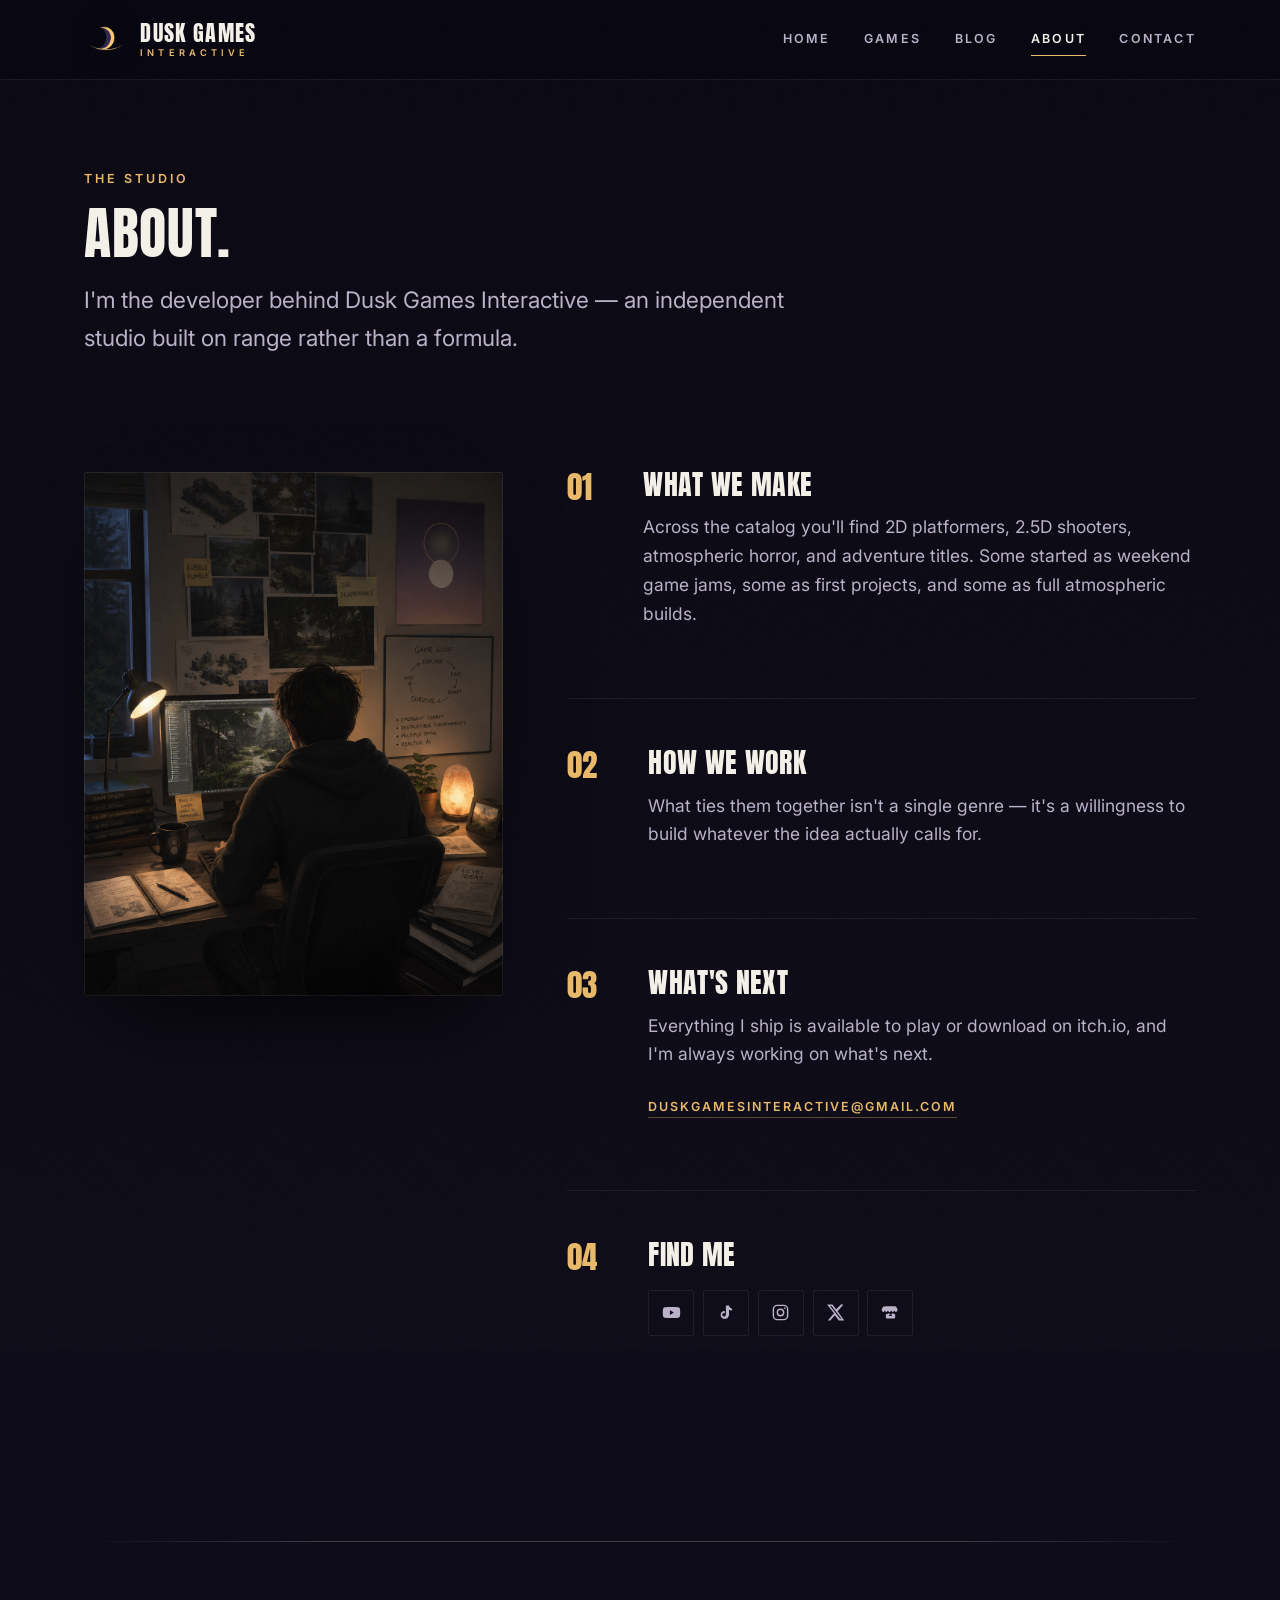
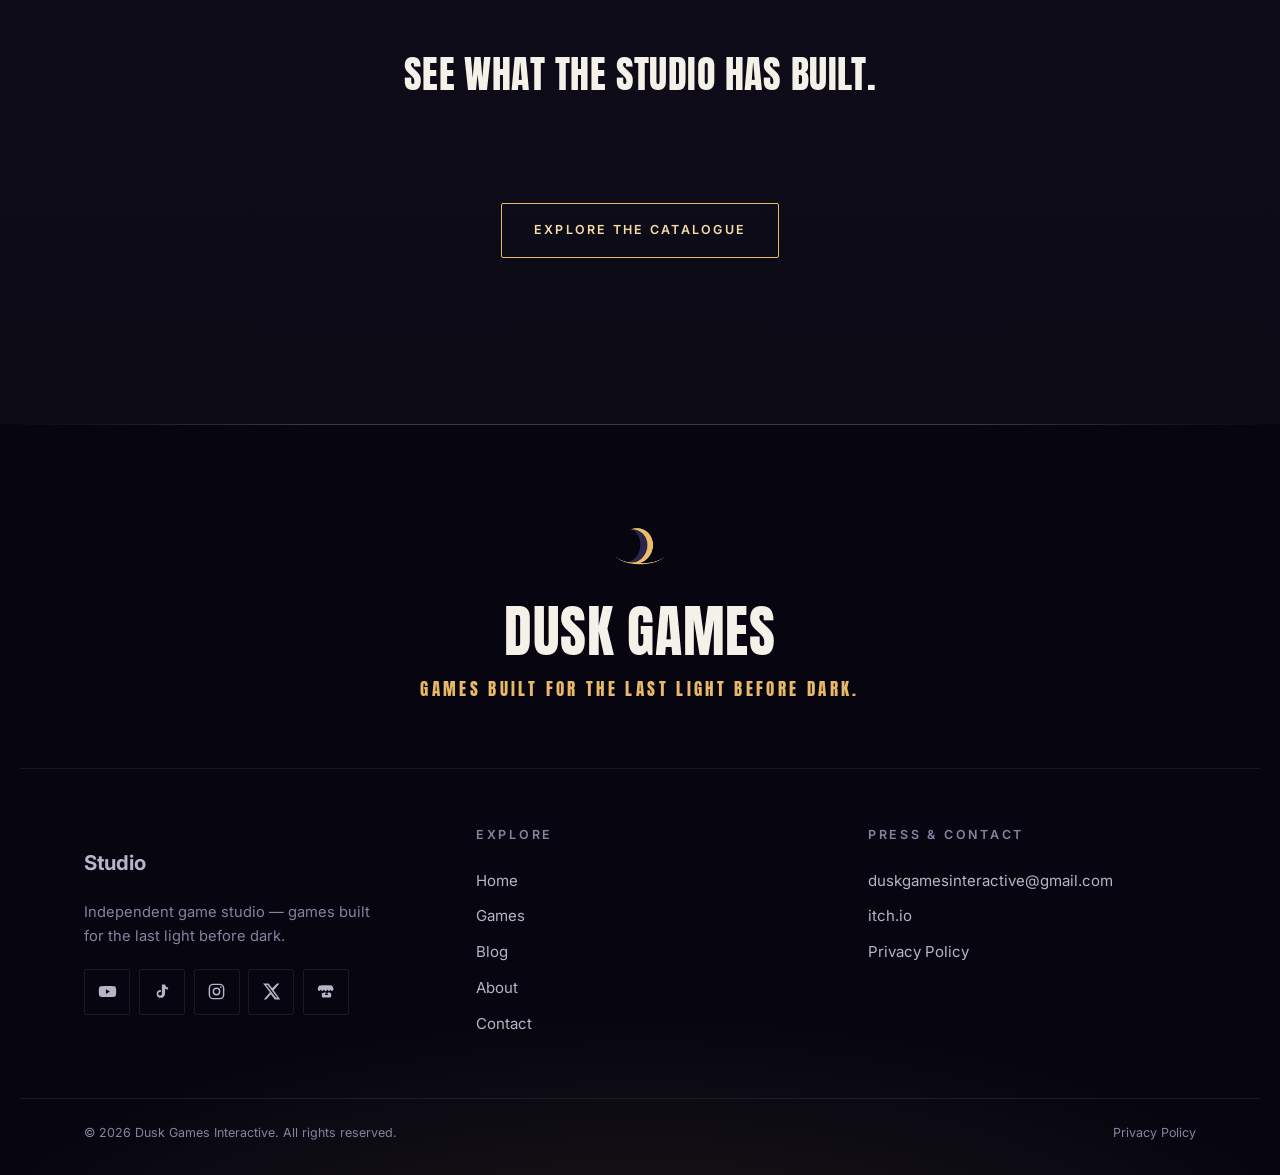
==== commit 2a0725bb: "Redesign: Dusk art direction, new design system, rebuilt pages Rebuilds the site around the studio k" ====
--- a/about.html
+++ b/about.html
@@ -4,25 +4,29 @@
   <meta charset="UTF-8" />
   <meta name="viewport" content="width=device-width, initial-scale=1.0" />
   <title>About — Dusk Games Interactive</title>
-  <meta name="description" content="About Dusk Games Interactive — an independent studio building across genres." />
+  <meta name="description" content="The story of Dusk Games Interactive, an independent studio built on range rather than a formula." />
   <link rel="preconnect" href="https://fonts.googleapis.com" />
   <link rel="preconnect" href="https://fonts.gstatic.com" crossorigin />
   <link href="https://fonts.googleapis.com/css2?family=Anton&family=Inter:wght@400;500;600&display=swap" rel="stylesheet" />
-  <link rel="stylesheet" href="css/style.css?v=12" />
-  <link rel="icon" type="image/png" href="assets/images/favicon.png?v=2" />
+  <link rel="stylesheet" href="css/style.css?v=20" />
+  <link rel="icon" type="image/png" href="assets/images/logo.png" />
   <link rel="icon" href="assets/images/favicon.ico" sizes="any" />
   <link rel="apple-touch-icon" href="assets/images/apple-touch-icon.png" />
 </head>
 <body>
 
+  <!-- ============ HEADER ============ -->
   <header class="site-header">
     <div class="wrap site-header__inner">
       <a class="brand" href="index.html" aria-label="Dusk Games Interactive — home">
         <img class="brand__logo" src="assets/images/logo.png" alt="" />
-        <span class="brand__name">Dusk Games Interactive</span>
+        <span class="brand__name">
+          <span class="brand__name-main">Dusk Games</span>
+          <span class="brand__name-sub">Interactive</span>
+        </span>
       </a>
-      <button class="nav-toggle" aria-label="Menu" aria-expanded="false"><span></span><span></span><span></span></button>
-      <nav class="site-nav">
+      <button class="nav-toggle" aria-label="Menu" aria-expanded="false" aria-controls="site-nav"><span></span><span></span><span></span></button>
+      <nav class="site-nav" id="site-nav">
         <a href="index.html">Home</a>
         <a href="portfolio.html">Games</a>
         <a href="blog.html">Blog</a>
@@ -32,64 +36,101 @@
     </div>
   </header>
 
+  <main>
+
   <section class="page-head">
     <div class="wrap">
+      <p class="eyebrow eyebrow--gold">The studio</p>
       <h1 class="display page-head__title">About.</h1>
+      <p class="page-head__lede">I'm the developer behind Dusk Games Interactive — an independent studio built on range rather than a formula.</p>
     </div>
   </section>
 
-  <section class="about">
-    <div class="wrap about__grid">
-      <!-- assets/images/about-me/portrait.png -->
-      <div class="media about__portrait" style="background-image:url('assets/images/about-me/portrait.png')" role="img" aria-label="Portrait"></div>
+  <section class="section--tight">
+    <div class="wrap">
+      <div class="about-grid">
+        <div class="portrait reveal" style="background-image:url('assets/images/about-me/portrait.png')" role="img" aria-label="Portrait"></div>
+        <div class="about-grid__copy">
+          <div class="chapter reveal" style="border-top:0;padding-top:0">
+            <p class="chapter__num">01</p>
+            <div>
+              <h2 class="display chapter__title">What we make</h2>
+              <div class="chapter__body prose">
+                <p>Across the catalog you'll find 2D platformers, 2.5D shooters, atmospheric horror, and adventure titles. Some started as weekend game jams, some as first projects, and some as full atmospheric builds.</p>
+              </div>
+            </div>
+          </div>
 
-      <div class="about__body">
-        <!-- Replace this copy with your own story. -->
-        <p>I'm the developer behind Dusk Games Interactive — an independent studio built on range rather than a formula.</p>
-        <p>Across the catalog you'll find 2D platformers, 2.5D shooters, atmospheric horror, and adventure titles. Some started as weekend game jams, some as first projects, and some as full atmospheric builds. What ties them together isn't a single genre — it's a willingness to build whatever the idea actually calls for.</p>
-        <p>Everything I ship is available to play or download on itch.io, and I'm always working on what's next.</p>
+          <div class="chapter reveal">
+            <p class="chapter__num">02</p>
+            <div>
+              <h2 class="display chapter__title">How we work</h2>
+              <div class="chapter__body prose">
+                <p>What ties them together isn't a single genre — it's a willingness to build whatever the idea actually calls for.</p>
+              </div>
+            </div>
+          </div>
 
-        <p class="about__email"><a href="mailto:duskgamesinteractive@gmail.com">duskgamesinteractive@gmail.com</a></p>
+          <div class="chapter reveal">
+            <p class="chapter__num">03</p>
+            <div>
+              <h2 class="display chapter__title">What's next</h2>
+              <div class="chapter__body prose">
+                <p>Everything I ship is available to play or download on itch.io, and I'm always working on what's next.</p>
+                <p style="margin-top:1.4rem"><a class="link" href="mailto:duskgamesinteractive@gmail.com">duskgamesinteractive@gmail.com</a></p>
+              </div>
+            </div>
+          </div>
 
-        <div class="about__socials">
-          <h3>Find me</h3>
-          <div class="social-row">
-            <a href="https://dusk-studios.itch.io/" aria-label="itch.io" target="_blank" rel="noopener">
-              <svg viewBox="0 0 24 24" fill="currentColor"><path d="M3 4.5C2 5.6 1 7.6 1 8.4v.9c0 1.1.9 2 2 2 1 0 1.9-.9 1.9-2 0 1.1.8 2 1.9 2s1.9-.9 1.9-2c0 1.1.9 2 2 2h.4c1.1 0 2-.9 2-2 0 1.1.8 2 1.9 2s1.9-.9 1.9-2c0 1.1.9 2 1.9 2 1.1 0 2-.9 2-2v-.9c0-.8-1-2.8-2-3.9C19.4 4.2 16 4 12 4S4.6 4.2 3 4.5Zm5.9 8.1c-.6.9-1.5 1.5-2.6 1.5l-.2 0v3.8c0 .9.7 1.6 1.6 1.6h8.6c.9 0 1.6-.7 1.6-1.6v-3.8l-.2 0c-1.1 0-2-.6-2.6-1.5-.6.9-1.5 1.5-2.6 1.5s-2-.6-2.5-1.5c-.5.9-1.5 1.5-2.6 1.5Zm2.1 1.9h2c.5 0 .9.7.9 1.2s-1 .8-1.9.8-1.9-.3-1.9-.8.4-1.2.9-1.2Z"/></svg>
-            </a>
-            <a href="https://www.instagram.com/duskgames_/" aria-label="Instagram" target="_blank" rel="noopener">
-              <svg viewBox="0 0 24 24" fill="none" stroke="currentColor" stroke-width="1.8"><rect x="3" y="3" width="18" height="18" rx="5"/><circle cx="12" cy="12" r="4"/><circle cx="17.5" cy="6.5" r="1" fill="currentColor" stroke="none"/></svg>
-            </a>
-            <a href="https://x.com/duskgames_" aria-label="X" target="_blank" rel="noopener">
-              <svg viewBox="0 0 24 24" fill="currentColor"><path d="M18.9 2H22l-7.3 8.3L23 22h-6.8l-5-6.5L5.4 22H2.3l7.8-8.9L1.4 2h6.9l4.5 6L18.9 2Zm-1.2 18h1.7L7.1 3.8H5.3L17.7 20Z"/></svg>
-            </a>
-            <a href="https://www.tiktok.com/@duskgamesinteractive" aria-label="TikTok" target="_blank" rel="noopener">
-              <svg viewBox="0 0 24 24" fill="currentColor"><path d="M16.5 3c.4 2.1 1.7 3.6 3.8 3.9v2.6c-1.4.1-2.7-.3-3.8-1v5.9c0 3.5-2.6 5.6-5.6 5.6-2.9 0-5.1-2.2-5.1-5 0-2.9 2.3-5 5.4-4.8v2.7c-.4-.1-.8-.2-1.2-.2-1.2 0-2.1.9-2.1 2.2 0 1.3 1 2.2 2.2 2.2 1.3 0 2.4-.9 2.4-2.7V3h4Z"/></svg>
-            </a>
-            <a href="https://www.youtube.com/channel/UCMtXnmMAZY_C6TXKdPQK51w/" aria-label="YouTube" target="_blank" rel="noopener">
-              <svg viewBox="0 0 24 24" fill="currentColor"><path d="M23 12s0-3.3-.4-4.8a2.5 2.5 0 0 0-1.8-1.8C19.3 5 12 5 12 5s-7.3 0-8.8.4A2.5 2.5 0 0 0 1.4 7.2C1 8.7 1 12 1 12s0 3.3.4 4.8a2.5 2.5 0 0 0 1.8 1.8C4.7 19 12 19 12 19s7.3 0 8.8-.4a2.5 2.5 0 0 0 1.8-1.8C23 15.3 23 12 23 12Zm-13 3V9l5 3-5 3Z"/></svg>
-            </a>
+          <div class="chapter reveal">
+            <p class="chapter__num">04</p>
+            <div>
+              <h2 class="display chapter__title">Find me</h2>
+              <div class="social-row" style="margin-top:.4rem">
+          <a href="https://www.youtube.com/channel/UCMtXnmMAZY_C6TXKdPQK51w/" aria-label="YouTube" target="_blank" rel="noopener"><svg viewBox="0 0 24 24" fill="currentColor" aria-hidden="true"><path d="M23 12s0-3.3-.4-4.8a2.5 2.5 0 0 0-1.8-1.8C19.3 5 12 5 12 5s-7.3 0-8.8.4A2.5 2.5 0 0 0 1.4 7.2C1 8.7 1 12 1 12s0 3.3.4 4.8a2.5 2.5 0 0 0 1.8 1.8C4.7 19 12 19 12 19s7.3 0 8.8-.4a2.5 2.5 0 0 0 1.8-1.8C23 15.3 23 12 23 12Zm-13 3V9l5 3-5 3Z"/></svg></a>
+          <a href="https://www.tiktok.com/@duskgamesinteractive" aria-label="TikTok" target="_blank" rel="noopener"><svg viewBox="0 0 24 24" fill="currentColor" aria-hidden="true"><path d="M16.5 3c.4 2.1 1.7 3.6 3.8 3.9v2.6c-1.4.1-2.7-.3-3.8-1v5.9c0 3.5-2.6 5.6-5.6 5.6-2.9 0-5.1-2.2-5.1-5 0-2.9 2.3-5 5.4-4.8v2.7c-.4-.1-.8-.2-1.2-.2-1.2 0-2.1.9-2.1 2.2 0 1.3 1 2.2 2.2 2.2 1.3 0 2.4-.9 2.4-2.7V3h4Z"/></svg></a>
+          <a href="https://www.instagram.com/duskgames_/" aria-label="Instagram" target="_blank" rel="noopener"><svg viewBox="0 0 24 24" fill="none" stroke="currentColor" stroke-width="1.8" aria-hidden="true"><rect x="3" y="3" width="18" height="18" rx="5"/><circle cx="12" cy="12" r="4"/><circle cx="17.5" cy="6.5" r="1" fill="currentColor" stroke="none"/></svg></a>
+          <a href="https://x.com/duskgames_" aria-label="X" target="_blank" rel="noopener"><svg viewBox="0 0 24 24" fill="currentColor" aria-hidden="true"><path d="M18.9 2H22l-7.3 8.3L23 22h-6.8l-5-6.5L5.4 22H2.3l7.8-8.9L1.4 2h6.9l4.5 6L18.9 2Zm-1.2 18h1.7L7.1 3.8H5.3L17.7 20Z"/></svg></a>
+          <a href="https://dusk-studios.itch.io/" aria-label="itch.io" target="_blank" rel="noopener"><svg viewBox="0 0 24 24" fill="currentColor" aria-hidden="true"><path d="M3 4.5C2 5.6 1 7.6 1 8.4v.9c0 1.1.9 2 2 2 1 0 1.9-.9 1.9-2 0 1.1.8 2 1.9 2s1.9-.9 1.9-2c0 1.1.9 2 2 2h.4c1.1 0 2-.9 2-2 0 1.1.8 2 1.9 2s1.9-.9 1.9-2c0 1.1.9 2 1.9 2 1.1 0 2-.9 2-2v-.9c0-.8-1-2.8-2-3.9C19.4 4.2 16 4 12 4S4.6 4.2 3 4.5Zm5.9 8.1c-.6.9-1.5 1.5-2.6 1.5l-.2 0v3.8c0 .9.7 1.6 1.6 1.6h8.6c.9 0 1.6-.7 1.6-1.6v-3.8l-.2 0c-1.1 0-2-.6-2.6-1.5-.6.9-1.5 1.5-2.6 1.5s-2-.6-2.5-1.5c-.5.9-1.5 1.5-2.6 1.5Zm2.1 1.9h2c.5 0 .9.7.9 1.2s-1 .8-1.9.8-1.9-.3-1.9-.8.4-1.2.9-1.2Z"/></svg></a>
+              </div>
+            </div>
           </div>
-          <!-- Social links are set. To change one, edit its href; to remove one,
-               delete its whole <a>…</a> block. -->
         </div>
       </div>
     </div>
   </section>
 
+  <section class="section--tight">
+    <div class="wrap">
+      <hr class="rule" />
+    </div>
+    <div class="wrap section" style="text-align:center;padding-bottom:0">
+      <h2 class="display section__title reveal">See what the studio has built.</h2>
+      <p class="reveal" style="margin:1.4rem auto 2rem;max-width:44ch;color:var(--text-1)">Nine titles across platformers, horror, shooters and adventure.</p>
+      <p class="reveal"><a class="btn btn--primary" href="portfolio.html"><span>Explore the catalogue</span></a></p>
+    </div>
+  </section>
+
+  </main>
+
+  <!-- ============ FOOTER ============ -->
   <footer class="site-footer">
+    <div class="wrap footer-statement">
+      <img src="assets/images/logo.png" alt="" aria-hidden="true" />
+      <p class="display footer-statement__mark">Dusk Games</p>
+      <p class="footer-statement__line">Games built for the last light before dark.</p>
+    </div>
+
     <div class="wrap site-footer__top">
       <div class="footer-brand">
-        <a class="footer-logo" href="index.html" aria-label="Dusk Games Interactive — home">
-          <img src="assets/images/logo.png" alt="Dusk Games Interactive" />
-        </a>
+        <h3>Studio</h3>
         <p class="footer-tagline">Independent game studio — games built for the last light before dark.</p>
         <div class="social-row">
-          <a href="https://www.youtube.com/channel/UCMtXnmMAZY_C6TXKdPQK51w/" aria-label="YouTube" target="_blank" rel="noopener"><svg viewBox="0 0 24 24" fill="currentColor"><path d="M23 12s0-3.3-.4-4.8a2.5 2.5 0 0 0-1.8-1.8C19.3 5 12 5 12 5s-7.3 0-8.8.4A2.5 2.5 0 0 0 1.4 7.2C1 8.7 1 12 1 12s0 3.3.4 4.8a2.5 2.5 0 0 0 1.8 1.8C4.7 19 12 19 12 19s7.3 0 8.8-.4a2.5 2.5 0 0 0 1.8-1.8C23 15.3 23 12 23 12Zm-13 3V9l5 3-5 3Z"/></svg></a>
-          <a href="https://www.tiktok.com/@duskgamesinteractive" aria-label="TikTok" target="_blank" rel="noopener"><svg viewBox="0 0 24 24" fill="currentColor"><path d="M16.5 3c.4 2.1 1.7 3.6 3.8 3.9v2.6c-1.4.1-2.7-.3-3.8-1v5.9c0 3.5-2.6 5.6-5.6 5.6-2.9 0-5.1-2.2-5.1-5 0-2.9 2.3-5 5.4-4.8v2.7c-.4-.1-.8-.2-1.2-.2-1.2 0-2.1.9-2.1 2.2 0 1.3 1 2.2 2.2 2.2 1.3 0 2.4-.9 2.4-2.7V3h4Z"/></svg></a>
-          <a href="https://www.instagram.com/duskgames_/" aria-label="Instagram" target="_blank" rel="noopener"><svg viewBox="0 0 24 24" fill="none" stroke="currentColor" stroke-width="1.8"><rect x="3" y="3" width="18" height="18" rx="5"/><circle cx="12" cy="12" r="4"/><circle cx="17.5" cy="6.5" r="1" fill="currentColor" stroke="none"/></svg></a>
-          <a href="https://x.com/duskgames_" aria-label="X" target="_blank" rel="noopener"><svg viewBox="0 0 24 24" fill="currentColor"><path d="M18.9 2H22l-7.3 8.3L23 22h-6.8l-5-6.5L5.4 22H2.3l7.8-8.9L1.4 2h6.9l4.5 6L18.9 2Zm-1.2 18h1.7L7.1 3.8H5.3L17.7 20Z"/></svg></a>
-          <a href="https://dusk-studios.itch.io/" aria-label="itch.io" target="_blank" rel="noopener"><svg viewBox="0 0 24 24" fill="currentColor"><path d="M3 4.5C2 5.6 1 7.6 1 8.4v.9c0 1.1.9 2 2 2 1 0 1.9-.9 1.9-2 0 1.1.8 2 1.9 2s1.9-.9 1.9-2c0 1.1.9 2 2 2h.4c1.1 0 2-.9 2-2 0 1.1.8 2 1.9 2s1.9-.9 1.9-2c0 1.1.9 2 1.9 2 1.1 0 2-.9 2-2v-.9c0-.8-1-2.8-2-3.9C19.4 4.2 16 4 12 4S4.6 4.2 3 4.5Zm5.9 8.1c-.6.9-1.5 1.5-2.6 1.5l-.2 0v3.8c0 .9.7 1.6 1.6 1.6h8.6c.9 0 1.6-.7 1.6-1.6v-3.8l-.2 0c-1.1 0-2-.6-2.6-1.5-.6.9-1.5 1.5-2.6 1.5s-2-.6-2.5-1.5c-.5.9-1.5 1.5-2.6 1.5Zm2.1 1.9h2c.5 0 .9.7.9 1.2s-1 .8-1.9.8-1.9-.3-1.9-.8.4-1.2.9-1.2Z"/></svg></a>
+          <a href="https://www.youtube.com/channel/UCMtXnmMAZY_C6TXKdPQK51w/" aria-label="YouTube" target="_blank" rel="noopener"><svg viewBox="0 0 24 24" fill="currentColor" aria-hidden="true"><path d="M23 12s0-3.3-.4-4.8a2.5 2.5 0 0 0-1.8-1.8C19.3 5 12 5 12 5s-7.3 0-8.8.4A2.5 2.5 0 0 0 1.4 7.2C1 8.7 1 12 1 12s0 3.3.4 4.8a2.5 2.5 0 0 0 1.8 1.8C4.7 19 12 19 12 19s7.3 0 8.8-.4a2.5 2.5 0 0 0 1.8-1.8C23 15.3 23 12 23 12Zm-13 3V9l5 3-5 3Z"/></svg></a>
+          <a href="https://www.tiktok.com/@duskgamesinteractive" aria-label="TikTok" target="_blank" rel="noopener"><svg viewBox="0 0 24 24" fill="currentColor" aria-hidden="true"><path d="M16.5 3c.4 2.1 1.7 3.6 3.8 3.9v2.6c-1.4.1-2.7-.3-3.8-1v5.9c0 3.5-2.6 5.6-5.6 5.6-2.9 0-5.1-2.2-5.1-5 0-2.9 2.3-5 5.4-4.8v2.7c-.4-.1-.8-.2-1.2-.2-1.2 0-2.1.9-2.1 2.2 0 1.3 1 2.2 2.2 2.2 1.3 0 2.4-.9 2.4-2.7V3h4Z"/></svg></a>
+          <a href="https://www.instagram.com/duskgames_/" aria-label="Instagram" target="_blank" rel="noopener"><svg viewBox="0 0 24 24" fill="none" stroke="currentColor" stroke-width="1.8" aria-hidden="true"><rect x="3" y="3" width="18" height="18" rx="5"/><circle cx="12" cy="12" r="4"/><circle cx="17.5" cy="6.5" r="1" fill="currentColor" stroke="none"/></svg></a>
+          <a href="https://x.com/duskgames_" aria-label="X" target="_blank" rel="noopener"><svg viewBox="0 0 24 24" fill="currentColor" aria-hidden="true"><path d="M18.9 2H22l-7.3 8.3L23 22h-6.8l-5-6.5L5.4 22H2.3l7.8-8.9L1.4 2h6.9l4.5 6L18.9 2Zm-1.2 18h1.7L7.1 3.8H5.3L17.7 20Z"/></svg></a>
+          <a href="https://dusk-studios.itch.io/" aria-label="itch.io" target="_blank" rel="noopener"><svg viewBox="0 0 24 24" fill="currentColor" aria-hidden="true"><path d="M3 4.5C2 5.6 1 7.6 1 8.4v.9c0 1.1.9 2 2 2 1 0 1.9-.9 1.9-2 0 1.1.8 2 1.9 2s1.9-.9 1.9-2c0 1.1.9 2 2 2h.4c1.1 0 2-.9 2-2 0 1.1.8 2 1.9 2s1.9-.9 1.9-2c0 1.1.9 2 1.9 2 1.1 0 2-.9 2-2v-.9c0-.8-1-2.8-2-3.9C19.4 4.2 16 4 12 4S4.6 4.2 3 4.5Zm5.9 8.1c-.6.9-1.5 1.5-2.6 1.5l-.2 0v3.8c0 .9.7 1.6 1.6 1.6h8.6c.9 0 1.6-.7 1.6-1.6v-3.8l-.2 0c-1.1 0-2-.6-2.6-1.5-.6.9-1.5 1.5-2.6 1.5s-2-.6-2.5-1.5c-.5.9-1.5 1.5-2.6 1.5Zm2.1 1.9h2c.5 0 .9.7.9 1.2s-1 .8-1.9.8-1.9-.3-1.9-.8.4-1.2.9-1.2Z"/></svg></a>
         </div>
       </div>
 
@@ -102,11 +143,11 @@
         <a href="contact.html">Contact</a>
       </nav>
 
-      <nav class="footer-col" aria-label="Studio">
-        <h3>Studio</h3>
+      <nav class="footer-col" aria-label="Press and contact">
+        <h3>Press &amp; contact</h3>
+        <a href="mailto:duskgamesinteractive@gmail.com">duskgamesinteractive@gmail.com</a>
+        <a href="https://dusk-studios.itch.io/" target="_blank" rel="noopener">itch.io</a>
         <a href="privacy.html">Privacy Policy</a>
-        <a href="https://dusk-studios.itch.io/" target="_blank" rel="noopener">itch.io</a>
-        <a href="mailto:duskgamesinteractive@gmail.com">Email us</a>
       </nav>
     </div>
 
@@ -116,7 +157,7 @@
     </div>
   </footer>
 
-  <script src="js/main.js?v=4"></script>
+  <script src="js/main.js?v=20"></script>
   <script>document.getElementById('year').textContent = new Date().getFullYear();</script>
 </body>
 </html>
--- a/css/style.css
+++ b/css/style.css
@@ -1,1238 +1,1101 @@
 /* =========================================================
-   DUSK GAMES INTERACTIVE — site styles
-   Edit the palette tokens below to re-skin the whole site at once.
-   ========================================================= */
-
+   DUSK GAMES INTERACTIVE
+   Design system + site styles.
+
+   Art direction: the last light before dark. The palette is
+   taken from the studio key art — a gold crescent over a deep
+   indigo dusk. Near-black grounds, barely-violet surfaces, one
+   warm accent used sparingly. Light emerges from darkness; it
+   never floods it.
+
+   Structure:
+     01 tokens
+     02 reset + base
+     03 typography
+     04 layout primitives
+     05 buttons + links
+     06 header / nav
+     07 hero
+     08 sections + dividers
+     09 game cards + catalogue
+     10 featured game
+     11 reel / video
+     12 quotes
+     13 blog
+     14 about / contact / legal
+     15 game detail
+     16 footer
+     17 motion
+     18 devlog (long-form)
+     19 responsive
+   ========================================================= */
+
+/* =========================================================
+   01 TOKENS
+   ========================================================= */
 :root {
-  /* ---- layout / type (non-color) ---- */
-  --wrap:      1180px;    /* max content width               */
-  --gutter:    clamp(20px, 5vw, 72px);
-
+  /* ---- ground: near-black with only a trace of indigo ---- */
+  --ink-900: #070610;   /* deepest — header, footer, letterbox */
+  --ink-800: #0A0812;   /* page base                           */
+  --ink-700: #0E0C18;   /* page foot of gradient               */
+  --ink-600: #13101F;   /* banded section                      */
+  --ink-500: #181429;   /* card / input surface                */
+  --ink-400: #201B33;   /* raised, hover                       */
+  --ink-300: #2B2444;   /* strongest lift                      */
+
+  /* ---- light: the moon ---- */
+  --gold-300: #F6DCA8;  /* highlight                           */
+  --gold-400: #E9B96A;  /* the accent                          */
+  --gold-500: #C8934A;  /* pressed / deep                      */
+  --gold-rgb: 233 185 106;
+  --ember:    #D9773C;  /* horizon, used almost never          */
+
+  /* ---- type ---- */
+  --text-0: #F4F1E9;    /* headings, lead                      */
+  --text-1: #BAB2C8;    /* body                                */
+  --text-2: #8981A0;    /* meta, captions                      */
+  --text-rgb: 244 241 233;
+
+  /* ---- lines: hairlines only, never boxes ---- */
+  --line:        rgb(244 241 233 / .08);
+  --line-hover:  rgb(244 241 233 / .16);
+  --line-strong: rgb(244 241 233 / .22);
+
+  /* ---- atmosphere ---- */
+  --scrim-rgb: 7 6 16;
+  --overlay:   rgb(7 6 16 / .96);
+  --wash:      rgb(244 241 233 / .03);
+  --wash-2:    rgb(244 241 233 / .06);
+  --shadow-rgb: 0 0 0;
+
+  /* ---- state ---- */
+  --ok:     #7FC9A0;
+  --danger: #E08276;
+
+  /* ---- type scale ---- */
   --font-display: 'Anton', Impact, 'Arial Narrow Bold', sans-serif;
-  --font-body:    'Inter', -apple-system, BlinkMacSystemFont, 'Segoe UI', sans-serif;
+  --font-body: 'Inter', -apple-system, BlinkMacSystemFont, 'Segoe UI', sans-serif;
+
+  --step--1: clamp(.72rem, .7rem + .1vw, .78rem);
+  --step-0:  clamp(1rem, .97rem + .15vw, 1.09rem);
+  --step-1:  clamp(1.18rem, 1.1rem + .4vw, 1.45rem);
+  --step-2:  clamp(1.35rem, 1.2rem + .7vw, 1.8rem);
+  --step-3:  clamp(1.65rem, 1.35rem + 1.3vw, 2.5rem);
+  --step-4:  clamp(2.1rem, 1.55rem + 2.4vw, 3.5rem);
+  --step-5:  clamp(2.5rem, 1.7rem + 3.6vw, 4.9rem);
+
+  /* ---- space ---- */
+  --gutter: clamp(20px, 5vw, 80px);
+  --wrap: 1240px;
+  --wrap-narrow: 760px;
+  --section: clamp(4.5rem, 9vw, 9rem);
+  --section-tight: clamp(3rem, 6vw, 5.5rem);
 
   /* ---- shape + motion ---- */
-  --radius:    3px;       /* cards, media, buttons — one shared corner */
-  --radius-sm: 2px;
-  --ease:      cubic-bezier(.22, .61, .36, 1);
-  --dur:       .22s;
-  --dur-slow:  .45s;
-
-  /* =========================================================
-     OBSIDIAN — the official Dusk Games Interactive palette.
-     A deliberate ramp of near-black neutrals: each surface is a
-     measured step up from the one behind it, so hierarchy comes
-     from tone rather than from boxes, lines or glow.
-     ========================================================= */
-
-  /* backgrounds — deepest to highest */
-  --color-elevated:           #08080a;   /* header, footer — below the page  */
-  --color-background:         #0b0b0c;   /* page base                        */
-  --color-background-2:       #101011;   /* page gradient, mid               */
-  --color-background-3:       #151517;   /* page gradient, foot              */
-  --color-surface-secondary:  #131315;   /* banded sections                  */
-  --color-media:              #0e0e10;   /* video + image wells              */
-  --color-surface:            #17171a;   /* cards, inputs                    */
-  --color-surface-raised:     #1c1c20;   /* card hover, raised panels        */
-
-  /* text — three deliberate weights of presence */
-  --color-text-primary:       #edebe8;   /* headings, lead copy              */
-  --color-text-secondary:     #a6a39e;   /* body copy                        */
-  --color-text-muted:         #85827d;   /* meta, captions, legal            */
-  --color-text-rgb:           237 235 232;
-
-  /* lines — hairlines, never boxes */
-  --color-border:             rgb(237 235 232 / .09);
-  --color-border-hover:       rgb(237 235 232 / .18);
-  --color-border-strong:      rgb(237 235 232 / .20);
-
-  /* accent — bone, not colour. Lets game art carry the colour. */
-  --color-accent:             #d8d3cb;
-  --color-accent-soft:        #f0ece6;
-  --color-accent-strong:      #ffffff;
-  --color-accent-contrast:    #0b0b0c;
-  --color-accent-rgb:         216 211 203;
-
-  --color-button-bg:          #17171a;
-  --color-button-text:        #edebe8;
-
-  /* atmosphere */
-  --color-scrim-rgb:          8 8 10;
-  --color-overlay:            rgb(8 8 10 / .95);
-  --color-wash:               rgb(237 235 232 / .035);
-  --color-wash-strong:        rgb(237 235 232 / .06);
-
-  /* shared semantics */
-  --color-shadow-rgb: 0 0 0;
-  --color-shadow:     rgb(0 0 0 / .45);
-  --color-success:    #6cc08a;   /* form success  */
-  --color-danger:     #e5766a;   /* form error    */
-}
-
-/* ---------- reset ---------- */
+  --radius: 2px;
+  --ease: cubic-bezier(.22, .61, .36, 1);
+  --ease-out: cubic-bezier(.16, 1, .3, 1);
+  --dur: .25s;
+  --dur-slow: .55s;
+}
+
+/* =========================================================
+   02 RESET + BASE
+   ========================================================= */
 *, *::before, *::after { box-sizing: border-box; }
-html { -webkit-text-size-adjust: 100%; scroll-behavior: smooth; }
+
+html {
+  -webkit-text-size-adjust: 100%;
+  scroll-behavior: smooth;
+  background: var(--ink-800);
+}
+
 body {
   margin: 0;
-  background: var(--color-background);
-  color: var(--color-text-primary);
   font-family: var(--font-body);
-  font-size: 17px;
-  line-height: 1.6;
+  font-size: var(--step-0);
+  line-height: 1.65;
+  color: var(--text-1);
+  background:
+    linear-gradient(180deg, var(--ink-800) 0%, var(--ink-700) 55%, var(--ink-800) 100%);
   -webkit-font-smoothing: antialiased;
-}
+  -moz-osx-font-smoothing: grayscale;
+  overflow-x: hidden;
+}
+
+/* Film grain. A single tiny SVG, fixed to the viewport, sitting
+   over everything at very low opacity. It is what stops large
+   flat dark areas from looking like flat dark rectangles. */
+body::after {
+  content: "";
+  position: fixed; inset: -50%;
+  pointer-events: none; z-index: 9999;
+  opacity: .028;
+  background-image: url("data:image/svg+xml,%3Csvg xmlns='http://www.w3.org/2000/svg' width='160' height='160'%3E%3Cfilter id='n'%3E%3CfeTurbulence type='fractalNoise' baseFrequency='.85' numOctaves='3'/%3E%3C/filter%3E%3Crect width='160' height='160' filter='url(%23n)'/%3E%3C/svg%3E");
+}
+
 img { max-width: 100%; display: block; }
 a { color: inherit; }
-
-.wrap { max-width: var(--wrap); margin: 0 auto; padding-inline: var(--gutter); }
-
-/* ---------- display type ---------- */
+button { font: inherit; }
+
+::selection { background: var(--gold-400); color: var(--ink-900); }
+
+:focus-visible {
+  outline: 2px solid var(--gold-400);
+  outline-offset: 3px;
+  border-radius: 1px;
+}
+
+/* =========================================================
+   03 TYPOGRAPHY
+   ========================================================= */
 .display {
   font-family: var(--font-display);
   font-weight: 400;
   text-transform: uppercase;
-  line-height: .92;
-  letter-spacing: .01em;
+  line-height: .9;
+  letter-spacing: .012em;
+  color: var(--text-0);
   margin: 0;
-}
-.display .em { color: var(--color-accent); font-style: normal; }
-
+  text-wrap: balance;
+}
+
+/* the one place colour touches a headline */
+.display .em {
+  font-style: normal;
+  color: var(--gold-400);
+}
+
+/* small caps label — the workhorse for meta, eyebrows, nav */
 .eyebrow {
-  font-size: .74rem;
-  letter-spacing: .22em;
+  font-size: var(--step--1);
+  font-weight: 600;
+  letter-spacing: .24em;
   text-transform: uppercase;
-  color: var(--color-text-secondary);
-  margin: 0 0 1.1rem;
-}
-
-/* ---------- buttons ---------- */
+  color: var(--text-2);
+  margin: 0 0 1.2rem;
+}
+.eyebrow--gold { color: var(--gold-400); }
+
+/* a label with a rule running off it */
+.eyebrow--rule {
+  display: flex; align-items: center; gap: 1rem;
+}
+.eyebrow--rule::after {
+  content: ""; flex: 1; height: 1px;
+  background: linear-gradient(90deg, var(--line-strong), transparent);
+}
+
+.lede {
+  font-size: var(--step-1);
+  line-height: 1.5;
+  color: var(--text-0);
+  max-width: 34ch;
+  text-wrap: balance;
+}
+
+p { margin: 0 0 1.15rem; }
+p:last-child { margin-bottom: 0; }
+
+/* =========================================================
+   04 LAYOUT PRIMITIVES
+   ========================================================= */
+.wrap {
+  width: 100%;
+  max-width: var(--wrap);
+  margin: 0 auto;
+  padding-inline: var(--gutter);
+}
+.wrap--narrow { max-width: var(--wrap-narrow); }
+
+.section { padding-block: var(--section); position: relative; }
+.section--tight { padding-block: var(--section-tight); }
+
+/* banded section: a half-step lift plus hairlines, never a box */
+.section--band {
+  background: var(--ink-600);
+  border-block: 1px solid var(--line);
+}
+
+/* a section whose top edge dissolves into the one above it */
+.section--fade { background: linear-gradient(180deg, var(--ink-600), transparent); }
+
+.section__head {
+  display: flex; align-items: baseline; justify-content: space-between;
+  gap: 1.5rem 2rem; flex-wrap: wrap;
+  margin-bottom: clamp(2rem, 4vw, 3.25rem);
+  padding-bottom: 1.1rem;
+  border-bottom: 1px solid var(--line);
+}
+.section__title { font-size: var(--step-3); }
+
+/* =========================================================
+   05 BUTTONS + LINKS
+   ========================================================= */
 .btn {
-  display: inline-flex;
-  align-items: center;
-  justify-content: center;
-  gap: .5rem;
-  padding: 1.05rem 2.4rem;
-  background: var(--color-button-bg);
-  color: var(--color-button-text);
-  text-decoration: none;
-  border: 1px solid var(--color-button-bg);
-  border-radius: 999px;
-  font-size: .72rem;
+  display: inline-flex; align-items: center; justify-content: center;
+  gap: .6rem;
+  padding: 1rem 2rem;
+  font-size: var(--step--1);
   font-weight: 600;
   letter-spacing: .18em;
   text-transform: uppercase;
+  text-decoration: none;
+  color: var(--text-0);
+  background: transparent;
+  border: 1px solid var(--line-strong);
+  border-radius: var(--radius);
   cursor: pointer;
-  transition: background .18s ease, color .18s ease, transform .18s ease;
-}
-.btn:hover { background: transparent; color: var(--color-text-primary); transform: translateY(-1px); }
+  position: relative;
+  overflow: hidden;
+  transition: color var(--dur) var(--ease), border-color var(--dur) var(--ease),
+              transform var(--dur) var(--ease);
+}
+/* the fill wipes in from the left rather than snapping on */
+.btn::before {
+  content: ""; position: absolute; inset: 0;
+  background: var(--gold-400);
+  transform: scaleX(0); transform-origin: left center;
+  transition: transform var(--dur-slow) var(--ease-out);
+  z-index: -1;
+}
+.btn > * { position: relative; }
+.btn:hover {
+  color: var(--ink-900);
+  border-color: var(--gold-400);
+  transform: translateY(-2px);
+}
+.btn:hover::before { transform: scaleX(1); }
+.btn:active { transform: translateY(0); }
+
+.btn--primary { border-color: var(--gold-400); color: var(--gold-300); }
+.btn--ghost { border-color: var(--line); color: var(--text-1); }
+.btn--ghost:hover { color: var(--ink-900); }
 .btn--block { width: 100%; }
-.btn--ghost { background: transparent; color: var(--color-text-primary); }
-.btn--ghost:hover { background: var(--color-button-bg); color: var(--color-button-text); }
-
-/* =========================================================
-   HEADER / NAV
+
+/* text link that underlines from the left */
+.link {
+  position: relative;
+  text-decoration: none;
+  color: var(--gold-400);
+  font-size: var(--step--1);
+  font-weight: 600;
+  letter-spacing: .16em;
+  text-transform: uppercase;
+  white-space: nowrap;
+  padding-bottom: 3px;
+}
+.link::after {
+  content: ""; position: absolute; left: 0; bottom: 0;
+  width: 100%; height: 1px; background: currentColor;
+  transform: scaleX(0); transform-origin: left center;
+  transition: transform var(--dur) var(--ease);
+}
+.link:hover::after { transform: scaleX(1); }
+
+/* inline prose link */
+.prose a { color: var(--gold-400); text-decoration: none; border-bottom: 1px solid rgb(var(--gold-rgb) / .35); transition: border-color var(--dur) var(--ease); }
+.prose a:hover { border-bottom-color: var(--gold-400); }
+
+/* =========================================================
+   06 HEADER / NAV
    ========================================================= */
 .site-header {
-  position: sticky; top: 0; z-index: 40;
-  background: var(--color-elevated);
-  border-bottom: 1px solid var(--color-border);
-}
-.site-header.on-white { background: var(--color-elevated); }
+  position: sticky; top: 0; z-index: 100;
+  border-bottom: 1px solid transparent;
+  transition: background-color var(--dur-slow) var(--ease),
+              border-color var(--dur-slow) var(--ease),
+              backdrop-filter var(--dur-slow) var(--ease);
+}
 .site-header__inner {
   position: relative;
   display: flex; align-items: center; justify-content: space-between;
   gap: 1.5rem;
-  padding-block: 1rem;
-}
-.brand { display: inline-flex; align-items: center; gap: .7rem; text-decoration: none; }
-.brand__logo { height: clamp(38px, 4.6vw, 54px); width: auto; display: block; }
+  padding-block: 1.1rem;
+}
+
+/* solid by default (interior pages), transparent over a hero */
+.site-header { background-color: var(--ink-900); border-bottom-color: var(--line); }
+body:has(.hero) .site-header { background-color: transparent; border-bottom-color: transparent; }
+
+.site-header.is-scrolled,
+body:has(.hero) .site-header.is-scrolled {
+  background-color: rgb(var(--scrim-rgb) / .78);
+  -webkit-backdrop-filter: blur(16px) saturate(120%);
+  backdrop-filter: blur(16px) saturate(120%);
+  border-bottom-color: var(--line);
+}
+
+.brand { display: inline-flex; align-items: center; gap: .8rem; text-decoration: none; }
+.brand__logo {
+  height: clamp(34px, 3.4vw, 44px); width: auto;
+  filter: drop-shadow(0 2px 12px rgb(var(--shadow-rgb) / .6));
+  transition: transform var(--dur-slow) var(--ease);
+}
+.brand:hover .brand__logo { transform: rotate(-8deg); }
 .brand__name {
+  display: inline-flex; flex-direction: column; line-height: 1;
+  white-space: nowrap;
+}
+.brand__name-main {
   font-family: var(--font-display);
-  text-transform: uppercase; color: var(--color-text-primary);
-  letter-spacing: .02em; line-height: .9; white-space: nowrap;
-  font-size: clamp(1.2rem, 2.9vw, 2.4rem);
-}
-.site-nav { display: flex; gap: clamp(1.1rem, 2.4vw, 2.5rem); }
+  text-transform: uppercase;
+  color: var(--text-0);
+  letter-spacing: .06em;
+  font-size: clamp(1.05rem, 1.9vw, 1.4rem);
+}
+.brand__name-sub {
+  font-size: clamp(.48rem, .9vw, .58rem);
+  font-weight: 600;
+  letter-spacing: .44em;
+  text-transform: uppercase;
+  color: var(--gold-400);
+  margin-top: .42em;
+}
+
+.site-nav { display: flex; gap: clamp(1.4rem, 2.6vw, 2.8rem); }
 .site-nav a {
+  position: relative;
+  font-size: var(--step--1);
+  font-weight: 600;
+  letter-spacing: .18em;
+  text-transform: uppercase;
   text-decoration: none;
-  color: rgb(var(--color-text-rgb) / .82);
-  font-size: .82rem; font-weight: 600;
-  letter-spacing: .14em; text-transform: uppercase;
-  padding-bottom: 3px;
-  border-bottom: 2px solid transparent;
-  transition: color .18s ease, border-color .18s ease;
-}
-.site-nav a:hover { color: var(--color-text-primary); border-color: var(--color-accent); }
-.site-nav a[aria-current="page"] { color: var(--color-text-primary); border-color: var(--color-accent); }
+  color: var(--text-1);
+  padding-block: .4rem;
+  transition: color var(--dur) var(--ease);
+}
+.site-nav a::after {
+  content: ""; position: absolute; left: 0; bottom: 0;
+  width: 100%; height: 1px; background: var(--gold-400);
+  transform: scaleX(0); transform-origin: left center;
+  transition: transform .3s var(--ease);
+}
+.site-nav a:hover { color: var(--text-0); }
+.site-nav a:hover::after,
+.site-nav a[aria-current="page"]::after { transform: scaleX(1); }
+.site-nav a[aria-current="page"] { color: var(--text-0); }
 
 .nav-toggle {
   display: none;
-  flex-direction: column; gap: 5px;
-  background: none; border: 0; cursor: pointer; padding: 6px;
-}
-.nav-toggle span { width: 26px; height: 2px; background: var(--color-text-primary); transition: .2s; }
-
-/* =========================================================
-   HERO (home)
-   ========================================================= */
-.hero { background: var(--color-surface-secondary); }
-.hero__grid {
-  display: grid;
-  grid-template-columns: 1.05fr .95fr;
-  gap: clamp(2rem, 5vw, 5rem);
-  align-items: center;
-  padding-block: clamp(3rem, 8vw, 7rem);
-}
-.hero__title { font-size: clamp(2.6rem, 6.4vw, 5.4rem); max-width: 12ch; }
-.hero__text { max-width: 42ch; margin: 1.8rem 0 2.4rem; color: var(--color-text-secondary); }
-.hero__media {
-  aspect-ratio: 4 / 5;
-  border-radius: 2px;
-}
-
-/* reusable image block with graceful fallback before real media is added */
-.media {
-  background: linear-gradient(150deg, var(--color-surface) 0%, var(--color-media) 60%, var(--color-background-3) 100%);
-  background-size: cover;
-  background-position: center;
+  flex-direction: column; justify-content: center; gap: 5px;
+  width: 44px; height: 44px;
+  background: none; border: 0; cursor: pointer; padding: 0;
+}
+.nav-toggle span {
+  display: block; width: 26px; height: 1.5px; margin-inline: auto;
+  background: var(--text-0);
+  transition: transform .3s var(--ease), opacity .2s var(--ease);
+}
+.nav-toggle[aria-expanded="true"] span:nth-child(1) { transform: translateY(6.5px) rotate(45deg); }
+.nav-toggle[aria-expanded="true"] span:nth-child(2) { opacity: 0; }
+.nav-toggle[aria-expanded="true"] span:nth-child(3) { transform: translateY(-6.5px) rotate(-45deg); }
+
+/* =========================================================
+   07 HERO
+   ========================================================= */
+.hero {
+  position: relative;
+  min-height: calc(100svh - var(--header-h, 76px));
+  display: flex; align-items: center;
+  overflow: hidden;
+  isolation: isolate;
+  background: var(--ink-900);
+}
+.hero__media { position: absolute; inset: 0; z-index: 0; }
+.hero__media img,
+.hero__media video {
+  width: 100%; height: 100%; object-fit: cover;
+  object-position: center 28%;
+}
+.hero__video { position: absolute; inset: 0; z-index: 0; overflow: hidden; }
+.hero__video iframe {
+  position: absolute; top: 50%; left: 50%;
+  width: 100vw; height: 56.25vw;
+  min-width: 177.78vh; min-height: 100%;
+  transform: translate(-50%, -50%);
+  border: 0; pointer-events: none;
+}
+
+/* two-pass scrim: a horizontal fall-off for the copy side, and a
+   vertical one that resolves to the page colour so the hero
+   dissolves into the page rather than ending on a seam */
+.hero__scrim {
+  position: absolute; inset: 0; z-index: 1; pointer-events: none;
+  background:
+    linear-gradient(90deg,
+      rgb(var(--scrim-rgb) / .97) 0%,
+      rgb(var(--scrim-rgb) / .9) 34%,
+      rgb(var(--scrim-rgb) / .58) 64%,
+      rgb(var(--scrim-rgb) / .2) 100%),
+    linear-gradient(0deg,
+      var(--ink-800) 0%,
+      rgb(var(--scrim-rgb) / .88) 16%,
+      rgb(var(--scrim-rgb) / .22) 58%,
+      rgb(var(--scrim-rgb) / .5) 100%);
+}
+/* lens vignette */
+.hero__glow {
+  position: absolute; inset: 0; z-index: 1; pointer-events: none;
+  background: radial-gradient(115% 80% at 44% 42%,
+    transparent 32%,
+    rgb(var(--scrim-rgb) / .36) 70%,
+    rgb(var(--scrim-rgb) / .78) 100%);
+}
+/* a single warm bloom low on the frame — the last light */
+.hero__bloom {
+  position: absolute; z-index: 1; pointer-events: none;
+  left: 50%; bottom: -30%;
+  width: min(120vw, 1400px); aspect-ratio: 2/1;
+  transform: translateX(-50%);
+  background: radial-gradient(ellipse at center,
+    rgb(var(--gold-rgb) / .13) 0%,
+    rgb(var(--gold-rgb) / .05) 42%,
+    transparent 70%);
+}
+
+.hero__content { position: relative; z-index: 2; width: 100%; padding-block: clamp(2rem, 6vh, 5rem); }
+
+.hero__mark {
+  height: clamp(52px, 7vw, 78px); width: auto;
+  margin-bottom: clamp(1.4rem, 3vw, 2.2rem);
+  filter: drop-shadow(0 4px 26px rgb(var(--shadow-rgb) / .7));
+}
+
+.hero__title {
+  font-size: var(--step-5);
+  max-width: 15ch;
+  line-height: .9;
+  text-shadow: 0 4px 40px rgb(var(--shadow-rgb) / .55);
+}
+.hero__text {
+  max-width: 46ch;
+  margin: clamp(1.4rem, 3vw, 2.1rem) 0 clamp(1.9rem, 4vw, 2.8rem);
+  color: var(--text-1);
+  font-size: var(--step-1);
+  line-height: 1.55;
+}
+.hero__actions { display: flex; flex-wrap: wrap; gap: .9rem; }
+
+/* scroll cue — a hairline that fills, no bouncing arrow */
+.hero__cue {
+  position: absolute; z-index: 2; left: 50%; bottom: 2.2rem;
+  transform: translateX(-50%);
+  display: flex; flex-direction: column; align-items: center; gap: .7rem;
+  font-size: .58rem; font-weight: 600; letter-spacing: .3em;
+  text-transform: uppercase; color: var(--text-2);
+}
+.hero__cue i {
+  display: block; width: 1px; height: 46px;
+  background: linear-gradient(180deg, var(--line-strong), transparent);
+  position: relative; overflow: hidden;
+}
+.hero__cue i::after {
+  content: ""; position: absolute; inset: 0;
+  background: linear-gradient(180deg, var(--gold-400), transparent);
+  animation: cue 2.8s var(--ease) infinite;
+}
+@keyframes cue {
+  0%   { transform: translateY(-100%); }
+  60%,100% { transform: translateY(100%); }
+}
+
+/* =========================================================
+   08 SECTIONS + DIVIDERS
+   ========================================================= */
+/* tapered hairline — reads as considered, not as a table edge */
+.rule {
+  height: 1px; border: 0; margin: 0;
+  background: linear-gradient(90deg, transparent, var(--line-strong) 22%, var(--line-strong) 78%, transparent);
+}
+
+/* the moon mark as a section break */
+.moon-divider {
+  display: flex; align-items: center; justify-content: center; gap: 1.3rem;
+  margin: 0 0 clamp(2rem, 4vw, 3rem);
+}
+.moon-divider::before, .moon-divider::after {
+  content: ""; height: 1px; width: min(120px, 22vw);
+}
+.moon-divider::before { background: linear-gradient(90deg, transparent, rgb(var(--gold-rgb) / .5)); }
+.moon-divider::after  { background: linear-gradient(90deg, rgb(var(--gold-rgb) / .5), transparent); }
+.moon-divider img { height: 26px; width: auto; opacity: .9; }
+
+/* ---- studio statement: asymmetric art pair ---- */
+.studio-grid {
+  display: grid; grid-template-columns: .95fr 1.05fr;
+  gap: clamp(2rem, 5vw, 5rem); align-items: center;
+}
+.studio-grid__art {
+  display: grid; grid-template-columns: 1fr 1fr;
+  grid-template-rows: auto auto; gap: clamp(.9rem, 1.8vw, 1.4rem);
+}
+.studio-art {
+  position: relative; border-radius: var(--radius); overflow: hidden;
+  background-size: cover; background-position: center;
+  box-shadow: inset 0 0 0 1px var(--line);
+  transition: transform .9s var(--ease-out);
+}
+.studio-art::after {
+  content: ""; position: absolute; inset: 0;
+  background: linear-gradient(0deg, rgb(var(--scrim-rgb) / .5), transparent 55%);
+}
+.studio-art:hover { transform: translateY(-5px); }
+.studio-art--tall { grid-row: span 2; aspect-ratio: 3 / 4.6; }
+.studio-art--wide { aspect-ratio: 4 / 3; align-self: end; }
+
+/* ---- video tile (players & creators) ---- */
+.video-tile {
+  position: relative; aspect-ratio: 16 / 9;
+  border-radius: var(--radius); overflow: hidden;
+  background: var(--ink-900);
+  box-shadow: inset 0 0 0 1px var(--line);
+  transition: box-shadow var(--dur) var(--ease), transform var(--dur) var(--ease);
+}
+.video-tile:hover { box-shadow: inset 0 0 0 1px var(--line-hover), 0 24px 50px -22px rgb(var(--shadow-rgb) / .9); transform: translateY(-3px); }
+.video-tile iframe { width: 100%; height: 100%; border: 0; display: block; }
+.community__empty { color: var(--text-2); }
+
+/* =========================================================
+   09 GAME CARDS + CATALOGUE
+   ========================================================= */
+.catalogue { display: grid; gap: clamp(1.6rem, 3vw, 2.6rem); }
+.catalogue--3 { grid-template-columns: repeat(3, 1fr); }
+.catalogue--2 { grid-template-columns: repeat(2, 1fr); }
+
+.game-card { position: relative; display: flex; flex-direction: column; }
+
+.game-card__media {
+  position: relative; display: block;
+  aspect-ratio: 1 / 1;
+  overflow: hidden;
+  border-radius: var(--radius);
+  background: var(--ink-500);
+  isolation: isolate;
+}
+/* artwork on its own layer so it can move inside a fixed frame */
+.game-card__media::before {
+  content: ""; position: absolute; inset: 0;
+  background-image: inherit;
+  background-size: cover; background-position: center;
   background-repeat: no-repeat;
-}
-
-/* =========================================================
-   STUDIO / STORY SECTION (home)
-   ========================================================= */
-.story { padding-block: clamp(3.5rem, 8vw, 7rem); }
-.story__grid {
-  display: grid;
-  grid-template-columns: 1fr 1fr;
-  gap: clamp(2rem, 5vw, 4.5rem);
-  align-items: start;
-}
-.story__title { font-size: clamp(2rem, 4.6vw, 3.4rem); margin-bottom: 1.6rem; }
-.story__copy p { color: var(--color-text-secondary); max-width: 46ch; }
-.story__copy .btn { margin-top: 1.8rem; }
-.story__media-wide { aspect-ratio: 16 / 10; margin-top: 2.5rem; }
-.story__media-tall { aspect-ratio: 3 / 4; }
-
-/* =========================================================
-   REEL / VIDEO
-   ========================================================= */
-.reel { padding-block: clamp(2rem, 5vw, 4rem); text-align: center; }
-.reel__title { font-size: clamp(1.8rem, 4vw, 2.8rem); margin-bottom: 1.8rem; }
-.reel__frame {
-  max-width: 900px; margin: 0 auto;
-  aspect-ratio: 16 / 9;
-  background: var(--color-media);
-  border-radius: 4px;
+  filter: saturate(.98) brightness(.95);
+  transform: scale(1.01);
+  transition: transform .8s var(--ease-out), filter .45s var(--ease);
+}
+/* frame + foot falloff so art sits into the page */
+.game-card__media::after {
+  content: ""; position: absolute; inset: 0;
+  box-shadow: inset 0 0 0 1px var(--line);
+  background: linear-gradient(180deg,
+    transparent 48%,
+    rgb(var(--scrim-rgb) / .55) 88%,
+    rgb(var(--scrim-rgb) / .8) 100%);
+  transition: box-shadow var(--dur) var(--ease), opacity var(--dur) var(--ease);
+}
+.game-card:hover .game-card__media::before { transform: scale(1.07); filter: saturate(1.06) brightness(1.08); }
+.game-card:hover .game-card__media::after { box-shadow: inset 0 0 0 1px var(--line-hover); opacity: .78; }
+.game-card:hover .game-card__media { box-shadow: 0 26px 56px -20px rgb(var(--shadow-rgb) / .9); }
+
+/* metadata rides on the artwork's foot */
+.game-card__body {
+  position: absolute; left: 0; right: 0; bottom: 0; z-index: 2;
+  padding: 1.25rem 1.3rem;
+  pointer-events: none;
+}
+.game-card__meta {
+  font-size: .62rem; font-weight: 600; letter-spacing: .2em;
+  text-transform: uppercase; color: var(--gold-400);
+  margin: 0 0 .45rem;
+}
+.game-card__title {
+  font-size: clamp(1.25rem, 2vw, 1.75rem);
+  color: var(--text-0);
+  margin: 0;
+  text-shadow: 0 2px 18px rgb(var(--shadow-rgb) / .8);
+}
+.game-card__desc {
+  margin: .5rem 0 0;
+  font-size: .88rem; line-height: 1.5; color: var(--text-1);
+  max-height: 0; opacity: 0; overflow: hidden;
+  transition: max-height .45s var(--ease-out), opacity .3s var(--ease), margin .45s var(--ease-out);
+}
+.game-card:hover .game-card__desc { max-height: 6em; opacity: 1; }
+
+/* whole tile is the link */
+.game-card__link { position: absolute; inset: 0; z-index: 3; }
+.game-card__link span { position: absolute; width: 1px; height: 1px; overflow: hidden; clip: rect(0 0 0 0); }
+
+/* catalogue rhythm: first tile of each row of three runs wide */
+.catalogue--feature { grid-template-columns: repeat(6, 1fr); }
+.catalogue--feature > * { grid-column: span 2; }
+.catalogue--feature > *:nth-child(7n+1) { grid-column: span 4; }
+.catalogue--feature > *:nth-child(7n+1) .game-card__media { aspect-ratio: 16 / 10; }
+.catalogue--feature > *:nth-child(7n+4) { grid-column: span 4; }
+.catalogue--feature > *:nth-child(7n+4) .game-card__media { aspect-ratio: 16 / 10; }
+
+/* =========================================================
+   10 FEATURED GAME (reveal block)
+   ========================================================= */
+.reveal-game {
+  position: relative;
+  border-block: 1px solid var(--line);
   overflow: hidden;
-}
-.reel__frame video, .reel__frame iframe { width: 100%; height: 100%; border: 0; object-fit: cover; }
-
-/* =========================================================
-   SOCIALS strip
-   ========================================================= */
-.socials { padding-block: clamp(2.5rem, 6vw, 4.5rem); text-align: center; }
-.socials__title { font-size: clamp(1.8rem, 4vw, 2.6rem); margin-bottom: 1.6rem; }
-.social-row { display: inline-flex; gap: .6rem; }
-.social-row a {
-  width: 46px; height: 46px;
-  display: grid; place-items: center;
-  border: 1px solid var(--color-border);
-  border-radius: 8px;
-  color: var(--color-text-primary);
-  transition: background .18s ease, color .18s ease;
-}
-.social-row a:hover { background: var(--color-text-primary); color: var(--color-accent-contrast); }
-.social-row svg { width: 20px; height: 20px; }
-
-/* =========================================================
-   PAGE HEADS (interior pages)
-   ========================================================= */
-.page-head { padding-block: clamp(2.5rem, 6vw, 5rem) clamp(1.5rem, 4vw, 3rem); }
-.page-head__title { font-size: clamp(2.6rem, 6vw, 4.6rem); }
-.page-head__lede { color: var(--color-text-secondary); max-width: 54ch; margin-top: 1.4rem; }
-
-/* =========================================================
-   PORTFOLIO GRID (games)
-   ========================================================= */
-.games { padding-bottom: clamp(3rem, 8vw, 6rem); }
-.games__grid {
-  display: grid;
-  grid-template-columns: repeat(2, 1fr);
-  gap: clamp(2rem, 4vw, 3.5rem);
-}
-/* Key art is the product shot: it gets a clipped frame, a hairline,
-   a soft falloff at its foot, and a slow push-in on hover. The art
-   itself is never recoloured — only framed. */
-.game-card__media {
-  aspect-ratio: 1 / 1;
+  isolation: isolate;
+}
+.reveal-game__bg { position: absolute; inset: 0; z-index: 0; }
+.reveal-game__bg::before {
+  content: ""; position: absolute; inset: 0;
+  background-image: inherit;
+  background-size: cover; background-position: center;
+  filter: saturate(.7) brightness(.42);
+  transform: scale(1.06);
+}
+.reveal-game__bg::after {
+  content: ""; position: absolute; inset: 0;
+  background:
+    linear-gradient(90deg, rgb(var(--scrim-rgb) / .96) 0%, rgb(var(--scrim-rgb) / .8) 44%, rgb(var(--scrim-rgb) / .35) 100%),
+    linear-gradient(0deg, var(--ink-800) 0%, transparent 34%);
+}
+.reveal-game__inner {
+  position: relative; z-index: 1;
+  display: grid; grid-template-columns: 1.05fr .95fr;
+  gap: clamp(2rem, 5vw, 5rem); align-items: center;
+  padding-block: clamp(4rem, 9vw, 8rem);
+}
+.reveal-game__status {
+  display: inline-flex; align-items: center; gap: .6rem;
+  font-size: var(--step--1); font-weight: 600; letter-spacing: .22em;
+  text-transform: uppercase; color: var(--gold-400);
+  margin-bottom: 1.4rem;
+}
+.reveal-game__status::before {
+  content: ""; width: 7px; height: 7px; border-radius: 50%;
+  background: var(--gold-400);
+  box-shadow: 0 0 0 0 rgb(var(--gold-rgb) / .5);
+  animation: pulse 2.6s var(--ease) infinite;
+}
+@keyframes pulse {
+  0%   { box-shadow: 0 0 0 0 rgb(var(--gold-rgb) / .45); }
+  70%  { box-shadow: 0 0 0 9px rgb(var(--gold-rgb) / 0); }
+  100% { box-shadow: 0 0 0 0 rgb(var(--gold-rgb) / 0); }
+}
+.reveal-game__title { font-size: var(--step-4); line-height: .86; margin-bottom: 1.2rem; }
+.reveal-game__tag {
+  font-family: var(--font-display); text-transform: uppercase;
+  font-size: var(--step-1); color: var(--gold-300);
+  letter-spacing: .02em; line-height: 1.15;
+  margin: 0 0 1.4rem; max-width: 18ch;
+}
+.reveal-game__copy { color: var(--text-1); max-width: 46ch; margin-bottom: 2rem; }
+.reveal-game__actions { display: flex; flex-wrap: wrap; gap: .9rem; }
+
+.reveal-game__art {
+  position: relative;
+  aspect-ratio: 4 / 3;
   border-radius: var(--radius);
   overflow: hidden;
-  display: block;
+  box-shadow: 0 40px 90px -30px rgb(var(--shadow-rgb) / .95), inset 0 0 0 1px var(--line);
+  background-size: cover; background-position: center;
+}
+
+/* =========================================================
+   11 REEL / VIDEO
+   ========================================================= */
+.reel__frame {
   position: relative;
-  isolation: isolate;
-  background-color: var(--color-media);
-}
-/* the artwork, on its own layer so it can move inside the frame */
-.game-card__media::before {
-  content: "";
-  position: absolute; inset: 0;
-  background-image: inherit;
-  background-size: cover;
-  background-position: center;
-  background-repeat: no-repeat;
-  transition: transform .6s var(--ease);
-}
-/* frame + falloff */
-.game-card__media::after {
-  content: "";
-  position: absolute; inset: 0;
-  box-shadow: inset 0 0 0 1px var(--color-border);
-  background: linear-gradient(180deg,
-    rgb(var(--color-scrim-rgb) / 0) 58%,
-    rgb(var(--color-scrim-rgb) / .38) 100%);
-  transition: box-shadow var(--dur) var(--ease), opacity var(--dur) var(--ease);
-}
-.game-card:hover .game-card__media::before,
-.game-card__media:focus-visible::before { transform: scale(1.05); }
-.game-card:hover .game-card__media::after { box-shadow: inset 0 0 0 1px var(--color-border-hover); }
-
-.game-card__title {
-  font-size: clamp(1.5rem, 2.6vw, 2rem); margin: 1.25rem 0 .35rem;
-  transition: color var(--dur) var(--ease);
-}
-.game-card:hover .game-card__title { color: var(--color-accent-strong); }
-.game-card__meta {
-  font-size: .74rem; letter-spacing: .16em; text-transform: uppercase;
-  color: var(--color-text-muted); margin: 0 0 1.15rem;
-}
-
-/* =========================================================
-   ABOUT
-   ========================================================= */
-.about { padding-bottom: clamp(3rem, 8vw, 6rem); }
-.about__grid {
+  width: 100%; max-width: 1080px; margin-inline: auto;
+  aspect-ratio: 16 / 9;
+  border-radius: var(--radius);
+  overflow: hidden;
+  background: var(--ink-900);
+  box-shadow: 0 50px 110px -40px rgb(var(--shadow-rgb) / 1), inset 0 0 0 1px var(--line);
+}
+.reel__frame iframe, .reel__frame video { width: 100%; height: 100%; border: 0; display: block; }
+/* warm spill behind the frame so it sits in the page, not on it */
+.reel { position: relative; isolation: isolate; }
+.reel::before {
+  content: ""; position: absolute; z-index: -1;
+  left: 50%; top: 42%; transform: translate(-50%, -50%);
+  width: min(96vw, 1200px); aspect-ratio: 16/9;
+  background: radial-gradient(ellipse at center, rgb(var(--gold-rgb) / .1), transparent 66%);
+  filter: blur(30px);
+}
+.reel__meta {
+  display: flex; flex-wrap: wrap; gap: .6rem 1.6rem; justify-content: center;
+  margin-top: 1.6rem;
+  font-size: var(--step--1); font-weight: 600; letter-spacing: .18em;
+  text-transform: uppercase; color: var(--text-2);
+}
+
+/* =========================================================
+   12 QUOTES
+   ========================================================= */
+.quotes { display: grid; grid-template-columns: repeat(3, 1fr); gap: clamp(1.5rem, 3vw, 2.5rem); }
+.quote {
+  margin: 0; padding: 0 0 0 1.5rem;
+  border-left: 1px solid var(--line);
+  transition: border-color var(--dur) var(--ease);
+}
+.quote:hover { border-left-color: var(--gold-400); }
+.quote__text {
+  font-family: var(--font-display); text-transform: uppercase;
+  font-size: clamp(1.05rem, 1.7vw, 1.35rem);
+  line-height: 1.22; letter-spacing: .015em;
+  color: var(--text-0); margin: 0 0 1rem;
+  text-wrap: balance;
+}
+.quote__by { font-style: normal; font-size: .76rem; letter-spacing: .14em; text-transform: uppercase; color: var(--text-2); }
+.quote__by b { display: block; color: var(--gold-400); font-weight: 600; margin-bottom: .2rem; }
+
+/* =========================================================
+   13 BLOG
+   ========================================================= */
+.post-lead {
+  display: grid; grid-template-columns: 1.15fr .85fr;
+  gap: clamp(2rem, 4vw, 3.5rem); align-items: center;
+  padding-bottom: clamp(2.5rem, 5vw, 4rem);
+  margin-bottom: clamp(2.5rem, 5vw, 4rem);
+  border-bottom: 1px solid var(--line);
+}
+.post-lead__media {
+  position: relative; aspect-ratio: 16 / 11; border-radius: var(--radius);
+  overflow: hidden; background-size: cover; background-position: center;
+  box-shadow: inset 0 0 0 1px var(--line);
+}
+.post-lead__title { font-size: var(--step-3); margin: .6rem 0 1rem; }
+
+.post-grid { display: grid; grid-template-columns: repeat(auto-fill, minmax(min(100%, 360px), 1fr)); gap: clamp(1.8rem, 3.5vw, 3rem); }
+.post-card { position: relative; display: flex; flex-direction: column; }
+.post-card__media {
+  position: relative; aspect-ratio: 16 / 10; border-radius: var(--radius);
+  overflow: hidden; background: var(--ink-500); isolation: isolate;
+}
+.post-card__media::before {
+  content: ""; position: absolute; inset: 0;
+  background-image: inherit; background-size: cover; background-position: center;
+  filter: saturate(.96) brightness(.94);
+  transition: transform .8s var(--ease-out), filter .4s var(--ease);
+}
+.post-card__media::after { content: ""; position: absolute; inset: 0; box-shadow: inset 0 0 0 1px var(--line); }
+.post-card:hover .post-card__media::before { transform: scale(1.06); filter: saturate(1) brightness(1); }
+.post-card__meta {
+  display: flex; flex-wrap: wrap; gap: .4rem .9rem;
+  font-size: .64rem; font-weight: 600; letter-spacing: .2em; text-transform: uppercase;
+  color: var(--text-2); margin: 1.25rem 0 .5rem;
+}
+.post-card__meta b { color: var(--gold-400); font-weight: 600; }
+.post-card__title { font-size: clamp(1.3rem, 2.1vw, 1.8rem); margin: 0 0 .7rem; transition: color var(--dur) var(--ease); }
+.post-card:hover .post-card__title { color: var(--gold-300); }
+.post-card__excerpt { color: var(--text-1); font-size: .95rem; margin: 0; max-width: 48ch; }
+.post-card__link { position: absolute; inset: 0; z-index: 2; }
+
+/* =========================================================
+   14 ABOUT / CONTACT / LEGAL
+   ========================================================= */
+/* editorial chapter: a big number, a rule, then the copy */
+.chapter {
+  display: grid; grid-template-columns: auto 1fr;
+  gap: clamp(1.5rem, 4vw, 3.5rem);
+  padding-block: clamp(2.2rem, 4vw, 3.4rem);
+  border-top: 1px solid var(--line);
+}
+.chapter__num {
+  font-family: var(--font-display);
+  font-size: clamp(1.4rem, 2.4vw, 2rem);
+  color: var(--gold-400); line-height: 1;
+  font-variant-numeric: tabular-nums;
+}
+.chapter__title { font-size: var(--step-2); margin: 0 0 1rem; }
+.chapter__body { color: var(--text-1); max-width: 60ch; }
+.chapter__body p { margin-bottom: 1rem; }
+
+.portrait {
+  position: relative; border-radius: var(--radius); overflow: hidden;
+  aspect-ratio: 4 / 5; background-size: cover; background-position: center;
+  box-shadow: inset 0 0 0 1px var(--line), 0 40px 80px -30px rgb(var(--shadow-rgb) / .9);
+}
+
+/* genre strip — artwork behind each word */
+.genres { display: grid; grid-template-columns: repeat(5, 1fr); gap: 1px; background: var(--line); border-block: 1px solid var(--line); }
+.genre {
+  position: relative; isolation: isolate; overflow: hidden;
+  min-height: clamp(140px, 17vw, 210px);
+  display: flex; align-items: flex-end;
+  padding: 1.1rem 1rem;
+  background: var(--ink-800);
+}
+.genre::before {
+  content: ""; position: absolute; inset: 0; z-index: -1;
+  background-image: inherit; background-size: cover; background-position: center;
+  filter: saturate(.5) brightness(.42);
+  transform: scale(1.04);
+  transition: transform .9s var(--ease-out), filter .5s var(--ease);
+}
+.genre::after {
+  content: ""; position: absolute; inset: 0; z-index: -1;
+  background: linear-gradient(0deg, rgb(var(--scrim-rgb) / .92) 0%, rgb(var(--scrim-rgb) / .5) 60%, rgb(var(--scrim-rgb) / .35) 100%);
+}
+.genre:hover::before { transform: scale(1.12); filter: saturate(.85) brightness(.62); }
+.genre span {
+  font-family: var(--font-display); text-transform: uppercase;
+  font-size: clamp(.85rem, 1.4vw, 1.15rem); letter-spacing: .06em;
+  color: var(--text-0);
+}
+
+/* forms */
+.field { margin-bottom: 1.3rem; }
+.field label {
+  display: block; font-size: var(--step--1); font-weight: 600;
+  letter-spacing: .18em; text-transform: uppercase;
+  color: var(--text-2); margin-bottom: .55rem;
+}
+.field input, .field textarea {
+  width: 100%; padding: 1rem 1.05rem;
+  background: var(--ink-500); color: var(--text-0);
+  border: 1px solid var(--line); border-radius: var(--radius);
+  font: inherit;
+  transition: border-color var(--dur) var(--ease), background-color var(--dur) var(--ease);
+}
+.field input::placeholder, .field textarea::placeholder { color: var(--text-2); }
+.field input:hover, .field textarea:hover { border-color: var(--line-hover); }
+.field input:focus, .field textarea:focus {
+  outline: 2px solid var(--gold-400); outline-offset: 1px;
+  border-color: transparent; background: var(--ink-400);
+}
+.field textarea { min-height: 160px; resize: vertical; }
+
+.form-status { margin-top: 1rem; font-size: .93rem; }
+.form-status.is-ok { color: var(--ok); }
+.form-status.is-err { color: var(--danger); }
+
+/* contact channel list */
+.channels { display: grid; gap: 0; }
+.channel {
+  display: grid; grid-template-columns: 1fr auto; gap: 1rem;
+  align-items: baseline;
+  padding-block: 1.15rem;
+  border-top: 1px solid var(--line);
+  text-decoration: none;
+  transition: padding var(--dur) var(--ease);
+}
+.channel:last-child { border-bottom: 1px solid var(--line); }
+.channel:hover { padding-inline-start: .6rem; }
+.channel__label { font-family: var(--font-display); text-transform: uppercase; font-size: var(--step-1); color: var(--text-0); }
+.channel__value { font-size: .9rem; color: var(--text-2); transition: color var(--dur) var(--ease); }
+.channel:hover .channel__value { color: var(--gold-400); }
+
+/* social icons */
+.social-row { display: inline-flex; flex-wrap: wrap; gap: .55rem; }
+.social-row a {
+  width: 46px; height: 46px; display: grid; place-items: center;
+  border: 1px solid var(--line); border-radius: var(--radius);
+  color: var(--text-1);
+  transition: color var(--dur) var(--ease), border-color var(--dur) var(--ease),
+              background-color var(--dur) var(--ease), transform var(--dur) var(--ease);
+}
+.social-row a:hover {
+  color: var(--ink-900); background: var(--gold-400);
+  border-color: var(--gold-400); transform: translateY(-3px);
+}
+.social-row svg { width: 19px; height: 19px; }
+
+/* long-form legal / prose */
+.prose { max-width: 68ch; color: var(--text-1); }
+.prose h2 {
+  font-family: var(--font-display); text-transform: uppercase;
+  font-size: var(--step-2); letter-spacing: .02em; color: var(--text-0);
+  margin: 2.6rem 0 .8rem;
+}
+.prose p { margin-bottom: 1.15rem; }
+
+/* page masthead for interior pages */
+.page-head { padding-block: clamp(3rem, 7vw, 6rem) clamp(1.5rem, 3vw, 2.5rem); }
+.page-head__title { font-size: var(--step-4); }
+.page-head__lede { color: var(--text-1); max-width: 52ch; margin-top: 1.4rem; font-size: var(--step-1); }
+
+.backlink {
+  display: inline-flex; align-items: center; gap: .5rem;
+  font-size: var(--step--1); font-weight: 600; letter-spacing: .18em;
+  text-transform: uppercase; color: var(--text-2); text-decoration: none;
+  margin-bottom: 1.6rem;
+  transition: color var(--dur) var(--ease), gap var(--dur) var(--ease);
+}
+.backlink:hover { color: var(--gold-400); gap: .8rem; }
+
+/* ---- about / contact two-column ---- */
+.about-grid {
+  display: grid; grid-template-columns: .8fr 1.2fr;
+  gap: clamp(2rem, 5vw, 4.5rem); align-items: start;
+}
+.about-grid .portrait { position: sticky; top: calc(var(--header-h, 76px) + 2rem); }
+.contact-grid {
   display: grid; grid-template-columns: 1fr 1fr;
   gap: clamp(2rem, 5vw, 4.5rem); align-items: start;
 }
-.about__portrait { aspect-ratio: 4 / 5; border-radius: 2px; }
-.about__body p { color: var(--color-text-secondary); }
-.about__body p:first-child { color: var(--color-text-primary); font-size: 1.15rem; }
-.about__socials { margin-top: 2rem; }
-.about__socials h3 {
-  font-family: var(--font-display); text-transform: uppercase;
-  letter-spacing: .04em; font-size: 1.2rem; margin: 0 0 1rem;
-}
-
-/* =========================================================
-   CONTACT
-   ========================================================= */
-.contact { padding-bottom: clamp(3rem, 8vw, 6rem); }
-.contact__grid {
-  display: grid; grid-template-columns: 1fr 1fr;
-  gap: clamp(2rem, 5vw, 4.5rem); align-items: start;
-}
-.field { margin-bottom: 1.2rem; }
-.field label {
-  display: block; font-size: .72rem; letter-spacing: .16em;
-  text-transform: uppercase; color: var(--color-text-secondary); margin-bottom: .5rem;
-}
-.field input, .field textarea {
-  width: 100%; padding: .95rem 1rem;
-  background: var(--color-surface); color: var(--color-text-primary);
-  border: 1px solid var(--color-border); border-radius: 6px;
-  font: inherit;
-}
-.field input:focus, .field textarea:focus {
-  outline: 2px solid var(--color-accent); outline-offset: 1px; border-color: transparent;
-}
-.field textarea { min-height: 150px; resize: vertical; }
-.contact__direct p { color: var(--color-text-secondary); }
-.contact__direct a { color: var(--color-accent); text-decoration: none; }
-.contact__direct a:hover { text-decoration: underline; }
-
-/* =========================================================
-   FOOTER
-   ========================================================= */
-.site-footer {
-  background: var(--color-elevated);
-  color: rgb(var(--color-text-rgb) / .6);
-  border-top: 1px solid var(--color-border);
-  margin-top: clamp(2.5rem, 7vw, 5rem);
-}
-.site-footer__top {
-  display: grid;
-  grid-template-columns: 1.7fr 1fr 1fr;
-  gap: clamp(2rem, 5vw, 4rem);
-  padding-block: clamp(2.8rem, 6vw, 4rem) 2.4rem;
-  align-items: start;
-}
-.footer-brand { max-width: 36ch; }
-.footer-logo { line-height: 0; display: inline-block; }
-.footer-logo img { height: 58px; width: auto; }
-.footer-tagline { color: rgb(var(--color-text-rgb) / .55); font-size: .92rem; margin: 1rem 0 1.3rem; }
-.footer-brand .social-row { display: inline-flex; }
-.footer-col h3 {
-  font-family: var(--font-display); text-transform: uppercase; letter-spacing: .1em;
-  font-size: .98rem; color: var(--color-text-primary); margin: 0 0 1rem;
-}
-.footer-col a {
-  display: block; color: rgb(var(--color-text-rgb) / .66); text-decoration: none;
-  font-size: .9rem; padding: .32rem 0; transition: color .18s ease;
-}
-.footer-col a:hover { color: var(--color-text-primary); }
-.site-footer .social-row a { color: var(--color-text-primary); border-color: var(--color-border-strong); }
-.site-footer .social-row a:hover { background: var(--color-accent); color: var(--color-accent-contrast); border-color: var(--color-accent); }
-.site-footer__bottom {
-  display: flex; flex-wrap: wrap; gap: .6rem 1.4rem;
-  align-items: center; justify-content: space-between;
-  padding-block: 1.4rem 1.9rem;
-  border-top: 1px solid var(--color-border);
-  font-size: .78rem; color: rgb(var(--color-text-rgb) / .45);
-}
-.site-footer__bottom a { color: rgb(var(--color-text-rgb) / .6); text-decoration: none; }
-.footer-privacy {
-  color: var(--color-text-primary) !important; letter-spacing: .04em;
-  border-bottom: 1px solid rgb(var(--color-text-rgb) / .45); padding-bottom: 1px;
-  transition: border-color .18s ease;
-}
-.footer-privacy:hover { border-color: var(--color-accent); }
-@media (max-width: 760px) {
-  .site-footer__top { grid-template-columns: 1fr; gap: 2rem; }
-  .site-footer__bottom { justify-content: center; text-align: center; }
-}
-
-/* =========================================================
-   RESPONSIVE
-   ========================================================= */
-@media (max-width: 860px) {
-  .nav-toggle { display: flex; }
-  .site-nav {
-    position: absolute; left: 0; right: 0; top: 100%;
-    flex-direction: column; gap: 0;
-    background: var(--color-elevated);
-    border-bottom: 1px solid var(--color-border);
-    padding: 0 var(--gutter);
-    max-height: 0; overflow: hidden;
-    transition: max-height .28s ease, padding .28s ease;
-  }
-  .site-nav.open { max-height: 360px; padding-block: .4rem 1.1rem; }
-  .site-nav a { padding: .9rem 0; border-bottom: 1px solid var(--color-border); width: 100%; text-align: center; }
-  .site-nav a:last-child { border-bottom: 0; }
-
-  .hero__grid,
-  .story__grid,
-  .about__grid,
-  .contact__grid { grid-template-columns: 1fr; }
-  .games__grid { grid-template-columns: 1fr; }
-  .hero__media { aspect-ratio: 16 / 11; }
-  .story__media-tall { aspect-ratio: 16 / 11; }
-}
-
-/* accessibility niceties */
-:focus-visible { outline: 2px solid var(--color-accent); outline-offset: 2px; }
-@media (prefers-reduced-motion: reduce) {
-  * { transition: none !important; scroll-behavior: auto !important; }
-}
-
-/* =========================================================
-   GAME DETAIL PAGE  (trailer + screenshot gallery + lightbox)
-   ========================================================= */
-.game-detail { padding-bottom: clamp(3rem, 8vw, 6rem); }
-.backlink {
-  display: inline-block; margin-bottom: 1.4rem;
-  font-size: .72rem; letter-spacing: .16em; text-transform: uppercase;
-  color: var(--color-text-secondary); text-decoration: none;
-}
-.backlink:hover { color: var(--color-text-primary); }
-.game-detail__title { font-size: clamp(2.6rem, 6vw, 4.6rem); margin: .3rem 0 1.6rem; }
-.game-detail__desc { max-width: 60ch; color: var(--color-text-secondary); margin: 0 0 2rem; }
-.game-detail__cta { margin-bottom: 3rem; }
+
+/* =========================================================
+   15 GAME DETAIL
+   ========================================================= */
+.game-hero {
+  position: relative; isolation: isolate; overflow: hidden;
+  border-bottom: 1px solid var(--line);
+  min-height: clamp(420px, 62vh, 680px);
+  display: flex; align-items: flex-end;
+}
+.game-hero__bg { position: absolute; inset: 0; z-index: -2; background-size: cover; background-position: center; }
+.game-hero__bg::after {
+  content: ""; position: absolute; inset: 0;
+  background:
+    linear-gradient(0deg, var(--ink-800) 2%, rgb(var(--scrim-rgb) / .72) 42%, rgb(var(--scrim-rgb) / .35) 100%),
+    linear-gradient(90deg, rgb(var(--scrim-rgb) / .8) 0%, transparent 70%);
+}
+.game-hero__inner { position: relative; padding-block: clamp(2.5rem, 6vw, 4.5rem); width: 100%; }
+.game-hero__title { font-size: var(--step-4); margin: .4rem 0 1rem; }
+.game-hero__genre {
+  font-size: var(--step--1); font-weight: 600; letter-spacing: .2em;
+  text-transform: uppercase; color: var(--gold-400); margin: 0;
+}
+.game-hero__desc { color: var(--text-0); max-width: 52ch; margin: 1.2rem 0 1.9rem; font-size: var(--step-1); line-height: 1.5; }
+.game-hero__actions { display: flex; flex-wrap: wrap; gap: .9rem; }
 
 .video-frame {
-  width: 100%; max-width: 960px;
-  aspect-ratio: 16 / 9;
-  background: var(--color-media); border-radius: 4px; overflow: hidden;
-  margin-bottom: 2.5rem;
-}
-.video-frame video, .video-frame iframe { width: 100%; height: 100%; border: 0; }
-
-.gallery {
-  display: grid;
-  grid-template-columns: repeat(auto-fill, minmax(260px, 1fr));
-  gap: 1rem;
-}
+  width: 100%; aspect-ratio: 16 / 9;
+  border-radius: var(--radius); overflow: hidden;
+  background: var(--ink-900);
+  box-shadow: 0 40px 90px -35px rgb(var(--shadow-rgb) / 1), inset 0 0 0 1px var(--line);
+}
+.video-frame iframe, .video-frame video { width: 100%; height: 100%; border: 0; display: block; }
+
+.gallery { display: grid; grid-template-columns: repeat(auto-fill, minmax(280px, 1fr)); gap: 1rem; }
 .gallery__item {
-  aspect-ratio: 16 / 10;
+  position: relative; aspect-ratio: 16 / 10;
   border: 0; padding: 0; cursor: pointer;
-  border-radius: 2px; overflow: hidden;
-  transition: opacity .18s ease, transform .18s ease;
-}
-.gallery__item:hover { opacity: .9; transform: translateY(-2px); }
+  border-radius: var(--radius); overflow: hidden;
+  background: var(--ink-500); isolation: isolate;
+}
+.gallery__item::before {
+  content: ""; position: absolute; inset: 0;
+  background-image: inherit; background-size: cover; background-position: center;
+  filter: brightness(.85);
+  transition: transform .7s var(--ease-out), filter .35s var(--ease);
+}
+.gallery__item::after { content: ""; position: absolute; inset: 0; box-shadow: inset 0 0 0 1px var(--line); }
+.gallery__item:hover::before { transform: scale(1.07); filter: brightness(1.04); }
 
 .lightbox {
-  position: fixed; inset: 0; z-index: 60;
+  position: fixed; inset: 0; z-index: 200;
   display: none; align-items: center; justify-content: center;
-  background: var(--color-overlay); padding: 5vw;
+  background: var(--overlay); padding: 5vw;
+  -webkit-backdrop-filter: blur(6px); backdrop-filter: blur(6px);
 }
 .lightbox.open { display: flex; }
-.lightbox__img { max-width: 100%; max-height: 100%; object-fit: contain; border-radius: 2px; }
+.lightbox__img { max-width: 100%; max-height: 100%; object-fit: contain; border-radius: var(--radius); }
 .lightbox__close, .lightbox__nav {
-  position: absolute;
-  width: 52px; height: 52px; border-radius: 50%;
-  background: rgb(var(--color-text-rgb) / .08); color: var(--color-text-primary);
-  border: 1px solid var(--color-border-strong);
-  cursor: pointer; font-size: 1.5rem; line-height: 1;
+  position: absolute; width: 52px; height: 52px; border-radius: 50%;
+  background: rgb(var(--text-rgb) / .06); color: var(--text-0);
+  border: 1px solid var(--line-strong);
+  cursor: pointer; font-size: 1.4rem; line-height: 1;
   display: grid; place-items: center;
-  transition: background .18s ease;
-}
-.lightbox__close:hover, .lightbox__nav:hover { background: rgb(var(--color-text-rgb) / .22); }
+  transition: background-color var(--dur) var(--ease), border-color var(--dur) var(--ease);
+}
+.lightbox__close:hover, .lightbox__nav:hover { background: var(--gold-400); color: var(--ink-900); border-color: var(--gold-400); }
 .lightbox__close { top: 4vw; right: 4vw; }
 .lightbox__nav { top: 50%; transform: translateY(-50%); }
 .lightbox__nav--prev { left: 2.5vw; }
 .lightbox__nav--next { right: 2.5vw; }
-@media (max-width: 860px) {
-  .lightbox__close, .lightbox__nav { width: 44px; height: 44px; }
-}
-
-.about__email { margin: 1.6rem 0 0; }
-.about__email a { color: var(--color-accent); text-decoration: none; font-size: 1.05rem; }
-.about__email a:hover { text-decoration: underline; }
-
-/* =========================================================
-   HERO BACKGROUND VIDEO (home)
-   ========================================================= */
-.hero--video {
+
+/* spec list on game pages */
+.specs { display: grid; grid-template-columns: repeat(auto-fit, minmax(150px, 1fr)); gap: 1px; background: var(--line); border: 1px solid var(--line); border-radius: var(--radius); overflow: hidden; }
+.spec { background: var(--ink-800); padding: 1.1rem 1.2rem; }
+.spec dt { font-size: .62rem; font-weight: 600; letter-spacing: .2em; text-transform: uppercase; color: var(--text-2); margin-bottom: .4rem; }
+.spec dd { margin: 0; font-family: var(--font-display); text-transform: uppercase; font-size: 1.05rem; color: var(--text-0); letter-spacing: .02em; }
+
+/* =========================================================
+   16 FOOTER
+   ========================================================= */
+.site-footer {
   position: relative;
+  background: var(--ink-900);
+  margin-top: clamp(3rem, 7vw, 6rem);
   overflow: hidden;
-  min-height: clamp(560px, 82vh, 820px);
-  display: flex;
-  align-items: center;
-  /* still image shown before the video loads / if autoplay is blocked */
-  background: var(--color-background) url('../assets/images/home-page/hero.png') center / cover no-repeat;
-}
-.hero__video { position: absolute; inset: 0; z-index: 0; }
-.hero__video iframe {
-  position: absolute; top: 50%; left: 50%;
-  width: 100vw; height: 56.25vw;           /* 16:9 sized to viewport width  */
-  min-width: 177.78vh; min-height: 100%;   /* 16:9 sized to viewport height */
-  transform: translate(-50%, -50%);
-  border: 0; pointer-events: none;
-}
-.hero__scrim {
-  position: absolute; inset: 0; z-index: 1;
-  background:
-    linear-gradient(90deg, rgb(var(--color-scrim-rgb) / .9) 0%, rgb(var(--color-scrim-rgb) / .68) 40%, rgb(var(--color-scrim-rgb) / .28) 72%, rgb(var(--color-scrim-rgb) / 0) 100%),
-    linear-gradient(0deg, rgb(var(--color-scrim-rgb) / .6) 0%, rgb(var(--color-scrim-rgb) / .12) 48%, rgb(var(--color-scrim-rgb) / .05) 100%);
-}
-.hero__content { position: relative; z-index: 2; padding-block: clamp(3rem, 8vw, 6rem); }
-.hero--video .hero__title {
-  color: var(--color-text-primary); max-width: 15ch;
-  font-size: clamp(3rem, 7.8vw, 6.8rem);
-  letter-spacing: .003em;
-  text-shadow: 0 3px 30px rgb(var(--color-shadow-rgb) / .6), 0 1px 3px rgb(var(--color-shadow-rgb) / .65);
-}
-.hero--video .hero__title .em { color: var(--color-accent); }   /* orange for video */
-.hero--video .hero__text { color: rgb(var(--color-text-rgb) / .9); max-width: 44ch; margin: 1.8rem 0 2.4rem; text-shadow: 0 1px 12px rgb(var(--color-shadow-rgb) / .55); }
-.hero--video .btn { background: var(--color-accent); color: var(--color-accent-contrast); border-color: var(--color-accent); }
-.hero--video .btn:hover { background: transparent; color: var(--color-text-primary); border-color: var(--color-accent); }
-
-@media (prefers-reduced-motion: reduce) {
-  .hero__video { display: none; }          /* fall back to the still image */
-}
-@media (max-width: 860px) {
-  .hero--video { min-height: 70vh; }
-}
-
-
-/* =========================================================
-   LEGAL / PRIVACY PAGES
-   ========================================================= */
-.legal { padding-bottom: clamp(3rem, 8vw, 6rem); }
-.legal__body { max-width: 720px; }
-.legal__body p { color: var(--color-text-secondary); margin: 0 0 1.2rem; }
-.legal__body h2 {
-  font-family: var(--font-display); text-transform: uppercase; letter-spacing: .03em;
-  font-size: 1.4rem; margin: 2rem 0 .6rem; color: var(--color-text-primary);
-}
-.legal__body a { color: var(--color-accent); text-decoration: none; }
-.legal__body a:hover { text-decoration: underline; }
-
-/* =========================================================
-   BLOG / DEVLOG
-   ========================================================= */
-.blog { padding-bottom: clamp(3rem, 8vw, 6rem); }
-.post { max-width: 760px; margin: 0 auto; }
-.post + .post { margin-top: clamp(3rem,7vw,5rem); padding-top: clamp(3rem,7vw,5rem); border-top: 1px solid var(--color-border); }
-.post__meta { font-size: .72rem; letter-spacing: .16em; text-transform: uppercase; color: var(--color-text-secondary); margin: 0 0 .6rem; }
-.post__title { font-size: clamp(1.9rem, 4vw, 2.9rem); margin: 0 0 1.4rem; }
-.post__media { aspect-ratio: 16 / 9; border-radius: 3px; margin-bottom: 1.9rem; }
-.post__body p { color: var(--color-text-secondary); margin: 0 0 1.2rem; }
-.post__body h2, .post__body h3 { font-family: var(--font-display); text-transform: uppercase; letter-spacing:.03em; font-size: 1.4rem; color: var(--color-text-primary); margin: 2.2rem 0 .7rem; }
-
-/* =========================================================
-   HOME — featured games + "now in development"
-   ========================================================= */
-.section-head {
-  display: flex; align-items: baseline; justify-content: space-between;
-  gap: 1rem; flex-wrap: wrap; margin-bottom: clamp(1.6rem, 3vw, 2.4rem);
-}
-.section-head .display { font-size: clamp(1.9rem, 4vw, 3.1rem); margin: 0; }
-.section-link {
-  color: var(--color-accent); text-decoration: none; white-space: nowrap;
-  font-size: .78rem; letter-spacing: .14em; text-transform: uppercase;
-}
-.section-link:hover { text-decoration: underline; }
-
-.home-featured { padding-block: clamp(3rem, 7vw, 5.5rem); }
-.featured__grid { display: grid; grid-template-columns: repeat(3, 1fr); gap: clamp(1.5rem, 3vw, 2.5rem); }
-
-.home-dev { background: var(--color-surface-secondary); padding-block: clamp(3rem, 7vw, 5.5rem); }
-.home-dev__grid { display: grid; grid-template-columns: 1.1fr 1fr; gap: clamp(2rem, 5vw, 4rem); align-items: center; }
-.home-dev__media { aspect-ratio: 16 / 10; border-radius: 3px; }
-.home-dev__title { font-size: clamp(2rem, 4.5vw, 3.2rem); margin: .4rem 0 1.2rem; }
-.home-dev__copy p { color: var(--color-text-secondary); max-width: 46ch; }
-.home-dev__cta { display: flex; gap: .9rem; flex-wrap: wrap; margin-top: 1.9rem; }
-
-@media (max-width: 820px) {
-  .featured__grid { grid-template-columns: 1fr; }
-  .home-dev__grid { grid-template-columns: 1fr; }
-}
-
-
-/* =========================================================
-   HOME — press / creators  + small-screen wordmark
-   ========================================================= */
-@media (max-width: 560px) { .brand__name { font-size: 1.05rem; } .brand__logo { height: 36px; } }
-
-.section-note { color: var(--color-text-secondary); font-size: .76rem; letter-spacing: .12em; text-transform: uppercase; }
-.section-center-title { text-align: center; font-size: clamp(1.9rem, 4vw, 3.1rem); margin: 0 0 clamp(1.6rem, 3vw, 2.4rem); }
-
-.home-community { padding-block: clamp(3rem, 7vw, 5.5rem); }
-.community__grid { display: grid; grid-template-columns: repeat(3, 1fr); gap: clamp(1.2rem, 2.5vw, 1.8rem); }
-.community__item { aspect-ratio: 16 / 9; background: var(--color-media); border-radius: 4px; overflow: hidden; }
-.community__item iframe { width: 100%; height: 100%; border: 0; }
-.community__empty { color: var(--color-text-secondary); }
-
-.home-press { background: var(--color-surface-secondary); padding-block: clamp(3rem, 7vw, 5.5rem); }
-.press__grid { display: grid; grid-template-columns: repeat(3, 1fr); gap: clamp(1.2rem, 2.5vw, 2rem); }
-.press__quote { margin: 0; background: var(--color-background); border: 1px solid var(--color-border); border-radius: 4px; padding: 1.7rem 1.5rem; }
-.press__quote p { margin: 0 0 1rem; color: var(--color-text-primary); font-size: 1.02rem; line-height: 1.5; }
-.press__quote cite { color: var(--color-text-secondary); font-style: normal; font-size: .8rem; letter-spacing: .08em; text-transform: uppercase; }
-.press__note { text-align: center; color: var(--color-text-secondary); margin: clamp(1.6rem,3vw,2.2rem) 0 0; font-size: .92rem; }
-.press__note a { color: var(--color-accent); text-decoration: none; }
-.press__note a:hover { text-decoration: underline; }
-
-@media (max-width: 820px) {
-  .community__grid { grid-template-columns: 1fr; }
-  .press__grid { grid-template-columns: 1fr; }
-}
-
-/* contact form status message */
-.form-status { margin-top: 1rem; font-size: .92rem; line-height: 1.4; }
-.form-status.is-ok  { color: var(--color-success); }
-.form-status.is-err { color: var(--color-danger); }
-
-/* =========================================================
-   SITE THEME LAYER  —  applies the palette tokens site-wide
-   (this block re-skins the whole site; it comes last so it wins)
-   ========================================================= */
-
-html { background: var(--color-background); }
-body {
-  color: var(--color-text-primary);
-  background: linear-gradient(180deg, var(--color-background) 0%, var(--color-background-2) 40%, var(--color-background-3) 76%, var(--color-background-3) 100%) no-repeat fixed;
-  background-size: cover;
-}
-
-/* ---- type ---- */
-.display { color: var(--color-text-primary); }
-.display .em {
-  font-style: normal;
-  background: linear-gradient(95deg, var(--color-accent-soft) 0%, var(--color-accent) 100%);
-  -webkit-background-clip: text; background-clip: text; color: transparent;
-}
-.eyebrow, .section-note { color: var(--color-accent); }
-.page-head__title, .post__title, .game-detail__title,
-.about__socials h3, .legal__body h2, .post__body h2, .post__body h3, .footer-col h3 { color: var(--color-text-primary); }
-.page-head__lede, .story__copy p, .home-dev__copy p, .post__body p,
-.about__body p, .legal__body p, .contact__direct p, .footer-tagline { color: var(--color-text-secondary); }
-.about__body p:first-child { color: var(--color-text-primary); }
-.game-card__title { color: var(--color-text-primary); }
-/* genre line sits one step back from the title so the title leads */
-.game-card__meta { color: var(--color-text-muted); }
-.section-link { color: var(--color-accent); }
-
-/* ---- buttons: accent outline + glow ---- */
-.btn {
-  background: transparent; color: var(--color-text-primary);
-  border: 1px solid var(--color-accent);
-  box-shadow: 0 0 20px rgb(var(--color-accent-rgb) / .22), inset 0 0 22px rgb(var(--color-accent-rgb) / .05);
-  transition: background .2s ease, color .2s ease, box-shadow .2s ease, transform .18s ease;
-}
-.btn:hover { background: var(--color-accent); color: var(--color-accent-contrast); box-shadow: 0 0 30px rgb(var(--color-accent-rgb) / .5); transform: translateY(-1px); }
-.btn--ghost { border-color: var(--color-border); box-shadow: none; }
-.btn--ghost:hover { background: var(--color-accent); color: var(--color-accent-contrast); border-color: var(--color-accent); }
-
-/* ---- header / footer ---- */
-.site-header, .site-header.on-white {
-  background: rgb(var(--color-scrim-rgb) / .82); backdrop-filter: blur(10px);
-  border-bottom: 1px solid var(--color-border);
-}
-.site-nav a { color: rgb(var(--color-text-rgb) / .82); }
-.site-nav a:hover, .site-nav a[aria-current="page"] { color: var(--color-accent); border-color: var(--color-accent); }
-.nav-toggle span { background: var(--color-accent); }
-
-/* stacked wordmark */
-.brand__name { display: inline-flex; flex-direction: column; line-height: 1; white-space: nowrap; }
-.brand__name-main {
-  font-family: var(--font-body); font-weight: 500; text-transform: uppercase; color: var(--color-text-primary);
-  letter-spacing: .2em; font-size: clamp(1.05rem, 2.4vw, 1.85rem);
-}
-.brand__name-sub {
-  font-family: var(--font-body); font-weight: 500; text-transform: uppercase; color: var(--color-accent);
-  letter-spacing: .44em; font-size: clamp(.5rem, 1vw, .68rem); margin-top: .35em;
-}
-
-.site-footer { background: var(--color-elevated); border-top: 1px solid var(--color-border); color: var(--color-text-secondary); }
-.footer-col a, .footer-nav a, .site-footer__bottom, .footer-legal a { color: var(--color-text-secondary); }
-.footer-col a:hover, .footer-nav a:hover, .site-footer__bottom a:hover { color: var(--color-accent); }
-.footer-privacy { color: var(--color-accent) !important; border-color: rgb(var(--color-accent-rgb) / .5); }
-.site-footer .social-row a { color: var(--color-text-primary); border-color: var(--color-border); }
-.site-footer .social-row a:hover { background: var(--color-accent); color: var(--color-accent-contrast); border-color: var(--color-accent); }
-
-/* generic social row (home strip) */
-.social-row a { color: var(--color-text-primary); border-color: var(--color-border); }
-.social-row a:hover { background: var(--color-accent); color: var(--color-accent-contrast); }
-
-/* ---- sections: transparent over the gradient, subtle panels ---- */
-.hero, .story, .home-featured, .home-community, .home-genres, .reel, .socials { background: transparent; }
-.home-dev, .home-press { background: var(--color-wash); border-top: 1px solid var(--color-border); border-bottom: 1px solid var(--color-border); }
-
-/* ---- hero (video stays; scrim + text follow the palette) ---- */
-.hero--video { background: var(--color-background) url('../assets/images/games/rubble-rumble/_thumbnail.png') center / cover no-repeat; }
-.hero__scrim {
-  background:
-    linear-gradient(90deg, rgb(var(--color-scrim-rgb) / .92) 0%, rgb(var(--color-scrim-rgb) / .72) 42%, rgb(var(--color-scrim-rgb) / .4) 74%, rgb(var(--color-scrim-rgb) / .2) 100%),
-    linear-gradient(0deg, rgb(var(--color-scrim-rgb) / .9) 0%, rgb(var(--color-scrim-rgb) / .25) 55%, rgb(var(--color-scrim-rgb) / .15) 100%);
-}
-.hero--video .hero__title { color: var(--color-text-primary); }
-.hero--video .hero__text { color: var(--color-text-secondary); text-shadow: 0 1px 12px rgb(var(--color-shadow-rgb) / .5); }
-.hero--video .btn { background: transparent; color: var(--color-text-primary); border-color: var(--color-accent); }
-.hero--video .btn:hover { background: var(--color-accent); color: var(--color-accent-contrast); }
-
-/* ---- form inputs ---- */
-.field label { color: var(--color-text-secondary); }
-.field input, .field textarea { background: var(--color-wash); color: var(--color-text-primary); border: 1px solid var(--color-border); }
-.field input::placeholder, .field textarea::placeholder { color: rgb(var(--color-text-rgb) / .5); }
-.field input:focus, .field textarea:focus { outline: 2px solid var(--color-accent); border-color: transparent; }
-
-/* ---- press quotes ---- */
-.press__quote { background: var(--color-wash); border: 1px solid var(--color-border); }
-.press__quote p { color: var(--color-text-primary); }
-.press__quote cite { color: var(--color-accent); }
-.press__note { color: var(--color-text-secondary); }
-
-/* ---- accent links ---- */
-.contact__direct a, .about__email a, .legal__body a, .press__note a { color: var(--color-accent); }
-
-/* ---- moon divider ---- */
-.moon-divider { display: flex; align-items: center; justify-content: center; gap: 1.1rem; margin: 0 0 2rem; }
-.moon-divider::before, .moon-divider::after { content: ""; height: 1px; width: min(90px, 20vw); }
-.moon-divider::before { background: linear-gradient(90deg, transparent, var(--color-accent)); }
-.moon-divider::after  { background: linear-gradient(90deg, var(--color-accent), transparent); }
-.moon-divider img { height: 24px; width: auto; opacity: .95; }
-
-/* ---- genre icons ---- */
-.home-genres { padding-block: clamp(2rem, 5vw, 4rem) clamp(3rem, 7vw, 5.5rem); }
-.genres__grid { display: grid; grid-template-columns: repeat(4, 1fr); max-width: 720px; margin: 0 auto; }
-.genre { display: flex; flex-direction: column; align-items: center; gap: .7rem; padding: 1rem .5rem; border-left: 1px solid var(--color-border); }
-.genre:first-child { border-left: 0; }
-.genre svg { width: 40px; height: 40px; color: var(--color-accent); }
-.genre span { font-size: .7rem; letter-spacing: .16em; text-transform: uppercase; color: var(--color-text-secondary); }
-@media (max-width: 600px) { .genre { padding: .8rem .25rem; } .genre svg { width: 30px; height: 30px; } .genre span { font-size: .58rem; letter-spacing: .1em; } }
-
-/* =========================================================
-   THEME REFINEMENTS  (overrides — colors only)
-   ========================================================= */
-
-body { background: linear-gradient(180deg, var(--color-background) 0%, var(--color-background-2) 55%, var(--color-background-3) 100%); }
-
-/* header / footer surfaces */
-.site-header, .site-header.on-white, .site-footer { background: var(--color-elevated); }
-.brand__name { color: var(--color-text-primary); }
-.site-nav a { color: rgb(var(--color-text-rgb) / .82); }
-.site-nav a:hover, .site-nav a[aria-current="page"] { color: var(--color-accent-soft); border-color: var(--color-accent); }
-.nav-toggle span { background: var(--color-accent-soft); }
-
-/* buttons -> quiet bone outline that fills on hover.
-   No glow: the weight comes from the border and the fill, which
-   reads as deliberate rather than "gamer". */
-.btn {
-  background: transparent;
-  color: var(--color-text-primary);
-  border: 1px solid var(--color-border-strong);
-  border-radius: var(--radius);
-  padding: .95rem 2rem;
-  box-shadow: none;
-  transition: background var(--dur) var(--ease), color var(--dur) var(--ease),
-              border-color var(--dur) var(--ease), transform var(--dur) var(--ease);
-}
-.btn:hover {
-  background: var(--color-accent);
-  color: var(--color-accent-contrast);
-  border-color: var(--color-accent);
-  transform: translateY(-1px);
-}
-.btn:active { transform: translateY(0); }
-
-/* ghost = the secondary of a pair; recedes until touched */
-.btn--ghost { background: transparent; color: var(--color-text-secondary); border-color: var(--color-border); box-shadow: none; }
-.btn--ghost:hover { background: var(--color-wash-strong); color: var(--color-text-primary); border-color: var(--color-border-hover); transform: translateY(-1px); }
-
-/* over the hero video the button needs more presence against moving art */
-.hero--video .btn {
-  background: transparent;
-  color: var(--color-text-primary);
-  border: 1px solid rgb(var(--color-text-rgb) / .55);
-  box-shadow: none;
-  backdrop-filter: blur(2px);
-}
-.hero--video .btn:hover { background: var(--color-accent-strong); color: var(--color-accent-contrast); border-color: var(--color-accent-strong); }
-
-/* accent-gradient emphasis text ("LAST LIGHT") */
-.display .em, .hero--video .hero__title .em {
-  background: linear-gradient(92deg, var(--color-accent-strong) 0%, var(--color-accent-soft) 48%, var(--color-accent) 100%);
-  -webkit-background-clip: text; background-clip: text;
-  -webkit-text-fill-color: transparent; color: transparent;
-  font-style: normal;
-  /* padding retained from the old italic layout; harmless for upright text */
-  display: inline-block; padding: 0 .1em .05em .03em; margin: 0 -.03em;
-  /* text-shadow bleeds through transparent glyphs — use a filter instead */
-  text-shadow: none;
-  filter: drop-shadow(0 2px 10px rgb(var(--color-shadow-rgb) / .45));
-}
-
-/* hero: palette wash over the screenshot/video.
-   The vertical pass now resolves to the page colour at the bottom
-   edge so the hero dissolves into the page instead of ending on a
-   hard horizontal seam. */
-.hero--video { background-color: var(--color-background); }
-.hero__scrim {
-  background:
-    linear-gradient(90deg, rgb(var(--color-scrim-rgb) / .94) 0%, rgb(var(--color-scrim-rgb) / .72) 40%, rgb(var(--color-scrim-rgb) / .3) 70%, rgb(var(--color-scrim-rgb) / .04) 100%),
-    linear-gradient(0deg,
-      var(--color-background) 0%,
-      rgb(var(--color-scrim-rgb) / .84) 14%,
-      rgb(var(--color-scrim-rgb) / .24) 58%,
-      rgb(var(--color-scrim-rgb) / .34) 100%);
-}
-
-/* cinematic vignette — pulls the eye to the title block and stops the
-   busy key art from fighting the copy at the frame edges */
-.hero__glow {
-  position: absolute; inset: 0; z-index: 1; pointer-events: none;
-  background: radial-gradient(115% 85% at 46% 42%,
-    rgb(var(--color-scrim-rgb) / 0) 38%,
-    rgb(var(--color-scrim-rgb) / .30) 74%,
-    rgb(var(--color-scrim-rgb) / .60) 100%);
-}
-
-/* depth for the banded sections */
-.home-dev, .home-press { background: linear-gradient(180deg, var(--color-surface-secondary) 0%, var(--color-background-2) 100%); }
-
-/* form inputs -> dark */
-.field input, .field textarea { background: var(--color-surface); color: var(--color-text-primary); border: 1px solid var(--color-border); }
-.field input::placeholder, .field textarea::placeholder { color: rgb(var(--color-text-rgb) / .4); }
-.field input:focus, .field textarea:focus { outline: 2px solid var(--color-accent); outline-offset: 1px; border-color: transparent; }
-
-/* social icons */
-.social-row a { color: var(--color-text-primary); border-color: var(--color-border); }
-.social-row a:hover { background: var(--color-accent); color: var(--color-elevated); }
-
-/* video / media frames + lightbox */
-.reel__frame, .video-frame, .community__item { background: var(--color-media); }
-.lightbox { background: var(--color-overlay); }
-
-/* press cards get a faint surface so they read on the band */
-.press__quote { background: var(--color-wash-strong); border-color: var(--color-border); }
-.press__quote p { color: var(--color-text-primary); }
-
-/* focus outlines */
-:focus-visible { outline: 2px solid var(--color-accent); }
-
-/* =========================================================
-   LOGO + HERO CENTER BANNER
-   ========================================================= */
-/* A single soft lift so the mark separates from a dark header —
-   not a halo. The old triple glow read as neon signage. */
-.brand__logo, .footer-logo img {
-  filter: drop-shadow(0 1px 10px rgb(var(--color-shadow-rgb) / .55));
-}
-
-.hero__banner {
-  position: absolute; z-index: 1; inset: 0;
-  display: flex; align-items: center; justify-content: center;
-  overflow: hidden; pointer-events: none;
-}
-.hero__banner img {
-  width: min(64vw, 760px); height: auto;
-  opacity: .16; mix-blend-mode: screen;
-  filter: drop-shadow(0 0 40px rgb(var(--color-accent-rgb) / .25));
-}
-@media (max-width: 860px) {
-  .hero__banner img { width: min(85vw, 520px); opacity: .14; }
-}
-
-/* reel: "Demo Reel" label + circular play badge (restores missing sizing) */
-.reel__eyebrow {
-  text-align: center; font-size: .78rem; letter-spacing: .5em;
-  text-transform: uppercase; color: var(--color-text-secondary); margin: 0 0 1.4rem;
-}
-
-/* =========================================================
-   OBSIDIAN POLISH
-   Presentation-only refinements layered on the Obsidian palette.
-   No content, copy, type family or page structure is touched here.
-   ========================================================= */
-
-/* ---------- header: rides on the hero, settles on scroll ---------- */
-.site-header {
-  transition: background-color var(--dur-slow) var(--ease),
-              border-color var(--dur-slow) var(--ease),
-              backdrop-filter var(--dur-slow) var(--ease);
-}
-/* over a video hero the bar starts invisible so the art opens the page */
-body:has(.hero--video) .site-header,
-body:has(.hero--video) .site-header.on-white {
-  background-color: transparent;
-  border-bottom-color: transparent;
-}
-/* once the page moves, it condenses into a blurred bar on every page */
-.site-header.is-scrolled,
-body:has(.hero--video) .site-header.is-scrolled {
-  background-color: rgb(var(--color-scrim-rgb) / .82);
-  -webkit-backdrop-filter: blur(14px) saturate(115%);
-  backdrop-filter: blur(14px) saturate(115%);
-  border-bottom-color: var(--color-border);
-}
-
-/* ---------- nav: underline that draws in from the left ---------- */
-@media (min-width: 861px) {
-  .site-nav a { position: relative; border-bottom-color: transparent; padding-bottom: 5px; }
-  .site-nav a:hover,
-  .site-nav a[aria-current="page"] { border-bottom-color: transparent; }
-  .site-nav a::after {
-    content: "";
-    position: absolute; left: 0; bottom: 0;
-    width: 100%; height: 1px;
-    background: var(--color-accent);
-    transform: scaleX(0); transform-origin: left center;
-    transition: transform .28s var(--ease);
-  }
-  .site-nav a:hover::after,
-  .site-nav a[aria-current="page"]::after { transform: scaleX(1); }
-  .site-nav a[aria-current="page"] { color: var(--color-text-primary); }
-}
-
-/* ---------- section headings get an editorial rule ---------- */
-.section-head {
-  padding-bottom: 1rem;
-  border-bottom: 1px solid var(--color-border);
-}
-.section-link {
-  text-decoration: none;
-  border-bottom: 1px solid transparent;
-  padding-bottom: 2px;
-  transition: color var(--dur) var(--ease), border-color var(--dur) var(--ease);
-}
-.section-link:hover { text-decoration: none; color: var(--color-accent-strong); border-bottom-color: var(--color-accent); }
-
-/* ---------- surfaces: quiet, tonal, not floating boxes ---------- */
-.press__quote {
-  border-radius: var(--radius);
-  transition: background-color var(--dur) var(--ease), border-color var(--dur) var(--ease);
-}
-.press__quote:hover { background: var(--color-wash-strong); border-color: var(--color-border-hover); }
-.reel__frame, .video-frame, .community__item, .home-dev__media,
-.story__media-wide, .story__media-tall, .about__portrait, .post__media {
-  border-radius: var(--radius);
-  box-shadow: inset 0 0 0 1px var(--color-border);
-}
-
-/* ---------- inputs: clearer affordance, calmer focus ---------- */
-.field input, .field textarea {
-  border-radius: var(--radius);
-  transition: border-color var(--dur) var(--ease), background-color var(--dur) var(--ease);
-}
-.field input:hover, .field textarea:hover { border-color: var(--color-border-hover); }
-.field input:focus, .field textarea:focus {
-  outline: 2px solid var(--color-accent);
-  outline-offset: 1px;
-  border-color: transparent;
-  background: var(--color-surface-raised);
-}
-
-/* ---------- micro-interactions ---------- */
-.social-row a { transition: background-color var(--dur) var(--ease), color var(--dur) var(--ease),
-                            border-color var(--dur) var(--ease), transform var(--dur) var(--ease); }
-.social-row a:hover { transform: translateY(-2px); border-color: var(--color-accent); }
-.footer-col a { transition: color var(--dur) var(--ease), transform var(--dur) var(--ease); }
-.footer-col a:hover { transform: translateX(3px); color: var(--color-text-primary); }
-.backlink { transition: color var(--dur) var(--ease); }
-.gallery__item { border-radius: var(--radius); box-shadow: inset 0 0 0 1px var(--color-border); }
-
-/* ---------- footer: a deliberate closing block ---------- */
-.site-footer { position: relative; border-top: 0; }
-/* tapered rule reads as a considered ending, not a table edge */
+}
 .site-footer::before {
-  content: "";
-  position: absolute; left: 0; right: 0; top: 0; height: 1px;
-  background: linear-gradient(90deg,
-    transparent 0%, var(--color-border-strong) 24%,
-    var(--color-border-strong) 76%, transparent 100%);
-}
-.site-footer__bottom { border-top: 1px solid var(--color-border); color: var(--color-text-muted); }
-.site-footer__bottom a { color: var(--color-text-muted); }
-
-/* ---------- scroll reveal (added by js/main.js; off without JS) ---------- */
+  content: ""; position: absolute; left: 0; right: 0; top: 0; height: 1px;
+  background: linear-gradient(90deg, transparent, var(--line-strong) 24%, var(--line-strong) 76%, transparent);
+}
+/* the last light, low and wide */
+.site-footer::after {
+  content: ""; position: absolute; z-index: 0; pointer-events: none;
+  left: 50%; bottom: -60%; transform: translateX(-50%);
+  width: min(140vw, 1500px); aspect-ratio: 2.4/1;
+  background: radial-gradient(ellipse at center, rgb(var(--gold-rgb) / .09), transparent 68%);
+}
+.site-footer > * { position: relative; z-index: 1; }
+
+.footer-statement { padding-block: clamp(3.5rem, 7vw, 6rem) clamp(2.5rem, 5vw, 4rem); text-align: center; }
+.footer-statement img { height: clamp(46px, 6vw, 68px); width: auto; margin: 0 auto 1.6rem; opacity: .95; }
+.footer-statement__mark { font-size: var(--step-4); line-height: .9; }
+.footer-statement__line {
+  font-family: var(--font-display); text-transform: uppercase;
+  font-size: clamp(.8rem, 1.5vw, 1.05rem); letter-spacing: .2em;
+  color: var(--gold-400); margin: 1.2rem 0 0;
+}
+
+.site-footer__top {
+  display: grid; grid-template-columns: repeat(3, 1fr);
+  gap: clamp(2rem, 5vw, 4rem);
+  padding-block: clamp(2.5rem, 5vw, 3.5rem);
+  border-top: 1px solid var(--line);
+}
+.footer-col h3 {
+  font-size: var(--step--1); font-weight: 600; letter-spacing: .22em;
+  text-transform: uppercase; color: var(--text-2); margin: 0 0 1.1rem;
+}
+.footer-col a {
+  display: block; color: var(--text-1); text-decoration: none;
+  font-size: .94rem; padding: .34rem 0;
+  transition: color var(--dur) var(--ease), transform var(--dur) var(--ease);
+}
+.footer-col a:hover { color: var(--gold-400); transform: translateX(4px); }
+.footer-tagline { color: var(--text-2); font-size: .92rem; margin: 0 0 1.3rem; max-width: 34ch; }
+
+.site-footer__bottom {
+  display: flex; flex-wrap: wrap; gap: .6rem 1.4rem;
+  align-items: center; justify-content: space-between;
+  padding-block: 1.5rem 2rem;
+  border-top: 1px solid var(--line);
+  font-size: .78rem; color: var(--text-2);
+}
+.site-footer__bottom a { color: var(--text-2); text-decoration: none; transition: color var(--dur) var(--ease); }
+.site-footer__bottom a:hover { color: var(--gold-400); }
+.footer-privacy { color: var(--text-1); }
+
+/* =========================================================
+   17 MOTION
+   ========================================================= */
 @media (prefers-reduced-motion: no-preference) {
-  .reveal { opacity: 0; transform: translateY(14px); will-change: opacity, transform; }
+  .reveal { opacity: 0; transform: translateY(18px); will-change: opacity, transform; }
   .reveal.is-in {
     opacity: 1; transform: none;
-    transition: opacity .55s var(--ease), transform .55s var(--ease);
+    transition: opacity .7s var(--ease-out), transform .7s var(--ease-out);
   }
 }
-
-/* ---------- focus: visible on every surface ---------- */
-:focus-visible { outline: 2px solid var(--color-accent-strong); outline-offset: 3px; border-radius: 1px; }
-
-/* ---------- headline emphasis without colour ----------
-   The palette has no hue to lean on, so "last light" is carried by
-   tone instead: the surrounding words sit back, the emphasis reads
-   pure white. Restores the hierarchy the old gold accent provided. */
-.hero--video .hero__title { color: rgb(var(--color-text-rgb) / .86); }
-.display .em, .hero--video .hero__title .em {
-  background: linear-gradient(92deg,
-    var(--color-accent-strong) 0%,
-    var(--color-accent-strong) 45%,
-    var(--color-accent-soft) 100%);
-  -webkit-background-clip: text; background-clip: text;
-}
-
-/* =========================================================
-   HERO + CARDS — STRONGER TREATMENT
-   Bigger, more cinematic staging for the two things that sell a
-   game studio: the opening frame and the key art. Still no content,
-   copy, type family or type scale changes.
-   ========================================================= */
-
-/* ---------- hero: a full-frame opening shot ---------- */
-.hero--video {
-  /* exactly one screenful: the viewport minus the header that sits above
-     it in flow, so the frame ends precisely at the fold */
-  min-height: calc(100vh - var(--header-h, 88px));
-  min-height: calc(100svh - var(--header-h, 88px));
-  display: flex;
-  align-items: center;
-}
-
-/* Harder key-art composition: the copy side goes almost black so the
-   title lands with real contrast, the art side stays clear. */
-.hero__scrim {
-  background:
-    linear-gradient(90deg,
-      rgb(var(--color-scrim-rgb) / .97) 0%,
-      rgb(var(--color-scrim-rgb) / .90) 26%,
-      rgb(var(--color-scrim-rgb) / .58) 55%,
-      rgb(var(--color-scrim-rgb) / .18) 80%,
-      rgb(var(--color-scrim-rgb) / .04) 100%),
-    linear-gradient(0deg,
-      var(--color-background) 0%,
-      rgb(var(--color-scrim-rgb) / .92) 18%,
-      rgb(var(--color-scrim-rgb) / .30) 62%,
-      rgb(var(--color-scrim-rgb) / .55) 100%);
-}
-/* deeper vignette closes the frame like a lens */
-.hero__glow {
-  background: radial-gradient(120% 78% at 42% 44%,
-    rgb(var(--color-scrim-rgb) / 0) 30%,
-    rgb(var(--color-scrim-rgb) / .38) 68%,
-    rgb(var(--color-scrim-rgb) / .78) 100%);
-}
-
-/* the opening frame resolves in, staggered. `backwards` fill only, so
-   the button keeps its own hover transform once the intro finishes. */
-@media (prefers-reduced-motion: no-preference) {
-  .hero--video .hero__title,
-  .hero--video .hero__text,
-  .hero--video .btn {
-    animation: heroIn .85s var(--ease) backwards;
+@media (prefers-reduced-motion: reduce) {
+  *, *::before, *::after {
+    animation-duration: .01ms !important;
+    animation-iteration-count: 1 !important;
+    transition-duration: .01ms !important;
+    scroll-behavior: auto !important;
   }
-  .hero--video .hero__text { animation-delay: .14s; }
-  .hero--video .btn        { animation-delay: .28s; }
-}
-@keyframes heroIn {
-  from { opacity: 0; transform: translateY(20px); }
-  to   { opacity: 1; transform: none; }
-}
-
-@media (max-width: 860px) {
-  /* a touch short of full height so the next section peeks in */
-  .hero--video {
-    min-height: calc(92vh - var(--header-h, 76px));
-    min-height: calc(92svh - var(--header-h, 76px));
-  }
-}
-
-/* ---------- cards: key art that reacts ---------- */
-/* At rest the art is held back a touch; on hover it pushes in, lifts,
-   drops a real shadow and snaps to full brightness. The card becomes
-   the thing you want to click. */
-.game-card { transition: transform .4s var(--ease); }
-.game-card:hover { transform: translateY(-7px); }
-
-.game-card__media {
-  box-shadow: inset 0 0 0 1px var(--color-border);
-  transition: box-shadow .4s var(--ease);
-}
-.game-card:hover .game-card__media {
-  box-shadow: inset 0 0 0 1px var(--color-border-hover),
-              0 22px 46px -14px rgb(var(--color-shadow-rgb) / .85);
-}
-
-.game-card__media::before {
-  filter: brightness(.86) saturate(.94);
-  transition: transform .7s var(--ease), filter .4s var(--ease);
-}
-.game-card:hover .game-card__media::before {
-  transform: scale(1.08);
-  filter: brightness(1.05) saturate(1.04);
-}
-
-/* falloff only on ::after now, so it can recede and let the art read */
-.game-card__media::after {
-  box-shadow: none;
-  background: linear-gradient(180deg,
-    rgb(var(--color-scrim-rgb) / 0) 45%,
-    rgb(var(--color-scrim-rgb) / .55) 100%);
-  transition: opacity .4s var(--ease);
-}
-.game-card:hover .game-card__media::after { opacity: .35; }
-
-/* the card's own CTA acknowledges the hover too */
-.game-card:hover .btn { border-color: var(--color-border-hover); }
-
-@media (prefers-reduced-motion: reduce) {
-  .hero--video .hero__title,
-  .hero--video .hero__text,
-  .hero--video .btn { animation: none !important; }
-  .game-card:hover { transform: none; }
-  .game-card:hover .game-card__media::before { transform: none; }
-}
-
-/* On narrow screens the horizontal pass compresses into the whole frame
-   and buries the key art, so mobile gets a vertical-only scrim: art reads
-   at the top, copy sits over the darker foot. */
-@media (max-width: 860px) {
-  .hero__scrim {
-    background: linear-gradient(0deg,
-      var(--color-background) 0%,
-      rgb(var(--color-scrim-rgb) / .93) 20%,
-      rgb(var(--color-scrim-rgb) / .60) 56%,
-      rgb(var(--color-scrim-rgb) / .50) 100%);
-  }
-  .hero__glow {
-    background: radial-gradient(130% 70% at 50% 42%,
-      rgb(var(--color-scrim-rgb) / 0) 34%,
-      rgb(var(--color-scrim-rgb) / .30) 72%,
-      rgb(var(--color-scrim-rgb) / .62) 100%);
-  }
-}
-
-/* Short laptop screens: the full-height hero must never push the CTA
-   below the fold, so the frame's vertical padding tightens instead of
-   the type changing size. */
-@media (min-width: 861px) and (max-height: 820px) {
-  .hero__content { padding-block: clamp(1rem, 3vh, 2.25rem); }
-}
-@media (min-width: 861px) and (max-height: 700px) {
-  .hero--video .hero__text { margin: 1.1rem 0 1.5rem; }
-}
-
-/* =========================================================
-   DEVLOG CARDS (blog index)
-   Same framing language as the game cards, without the hover
-   push-in — these are summaries, not links.
-   ========================================================= */
-.devlog-grid {
-  display: grid;
-  grid-template-columns: repeat(2, 1fr);
-  gap: clamp(2rem, 4vw, 3.5rem);
-}
-.devlog-card__media {
-  aspect-ratio: 1 / 1;
-  border-radius: var(--radius);
-  overflow: hidden;
-  position: relative;
-  isolation: isolate;
-  background-color: var(--color-media);
-  box-shadow: inset 0 0 0 1px var(--color-border);
-}
-/* soft falloff at the foot of the art, matching the portfolio cards */
-.devlog-card__media::after {
-  content: "";
-  position: absolute; inset: 0;
-  background: linear-gradient(180deg,
-    rgb(var(--color-scrim-rgb) / 0) 55%,
-    rgb(var(--color-scrim-rgb) / .45) 100%);
-}
-.devlog-card__meta {
-  font-size: .72rem; letter-spacing: .16em; text-transform: uppercase;
-  color: var(--color-text-muted);
-  margin: 1.25rem 0 .45rem;
-}
-.devlog-card__title {
-  font-size: clamp(1.5rem, 2.6vw, 2rem);
-  color: var(--color-text-primary);
-  margin: 0 0 .7rem;
-}
-.devlog-card__excerpt {
-  color: var(--color-text-secondary);
-  margin: 0;
-  max-width: 46ch;
-}
-@media (max-width: 860px) {
-  .devlog-grid { grid-template-columns: 1fr; }
-}
-
-/* Devlog cards are links now: one anchor on the title is stretched over
-   the whole card, so the card is clickable without duplicate links. */
-.devlog-card { position: relative; transition: transform .4s var(--ease); }
-.devlog-card__title a { text-decoration: none; color: inherit; transition: color var(--dur) var(--ease); }
-.devlog-card__title a::after { content: ""; position: absolute; inset: 0; border-radius: var(--radius); }
-.devlog-card__media::before {
-  content: "";
-  position: absolute; inset: 0;
-  background-image: inherit;
-  background-size: cover; background-position: center; background-repeat: no-repeat;
-  filter: brightness(.86) saturate(.94);
-  transition: transform .7s var(--ease), filter .4s var(--ease);
-}
-.devlog-card__media { transition: box-shadow .4s var(--ease); }
-.devlog-card:hover { transform: translateY(-7px); }
-.devlog-card:hover .devlog-card__media::before { transform: scale(1.08); filter: brightness(1.05) saturate(1.04); }
-.devlog-card:hover .devlog-card__media {
-  box-shadow: inset 0 0 0 1px var(--color-border-hover),
-              0 22px 46px -14px rgb(var(--color-shadow-rgb) / .85);
-}
-.devlog-card:hover .devlog-card__title a { color: var(--color-accent-strong); }
-.devlog-card__title a:focus-visible { outline: 2px solid var(--color-accent-strong); outline-offset: 3px; }
-@media (prefers-reduced-motion: reduce) {
-  .devlog-card:hover { transform: none; }
-  .devlog-card:hover .devlog-card__media::before { transform: none; }
-}
-
+  .hero__cue i::after { animation: none; }
+}
+
+
+/* =========================================================
+   18 DEVLOG (long-form article pages)
+   Ported onto the Dusk tokens.
+   ========================================================= */
 /* =========================================================
    DEVLOG ARTICLE (long-form development log)
    Ported into the Obsidian palette: no new fonts, no new
@@ -1242,8 +1105,8 @@
 
 /* ---- masthead ---- */
 .devlog-mast {
-  background: var(--color-surface-secondary);
-  border-bottom: 1px solid var(--color-border);
+  background: var(--ink-600);
+  border-bottom: 1px solid var(--line);
   padding: clamp(2rem, 5vw, 3.5rem) 0 clamp(1.75rem, 4vw, 2.5rem);
 }
 .devlog-mast .backlink { display: inline-block; margin-bottom: 1.6rem; }
@@ -1251,19 +1114,19 @@
   font-size: clamp(3.4rem, 12vw, 7rem);
   line-height: .86;
   margin: 0 0 .6rem;
-  color: var(--color-text-primary);
+  color: var(--text-0);
 }
 .devlog-tagline {
   font-size: clamp(1.05rem, 2.4vw, 1.3rem);
   line-height: 1.45;
-  color: var(--color-text-secondary);
+  color: var(--text-1);
   max-width: 40ch;
   margin: 0 0 2.2rem;
 }
 .devlog-stats {
   display: grid; gap: 1.25rem 2rem;
   grid-template-columns: repeat(auto-fit, minmax(8.5rem, 1fr));
-  border-top: 1px solid var(--color-border);
+  border-top: 1px solid var(--line);
   padding-top: 1.6rem;
 }
 .devlog-stat b {
@@ -1276,18 +1139,18 @@
 .devlog-stat span {
   display: block; font-size: .68rem; font-weight: 600;
   letter-spacing: .14em; text-transform: uppercase;
-  color: var(--color-text-muted); margin-top: .4rem;
+  color: var(--text-2); margin-top: .4rem;
 }
 
 /* ---- intro ---- */
 .devlog-intro { padding: clamp(2rem, 5vw, 3rem) 0 1rem; }
-.devlog-intro p { font-size: 1.08rem; color: var(--color-text-secondary); max-width: 64ch; }
-.devlog-intro strong { color: var(--color-text-primary); font-weight: 600; }
+.devlog-intro p { font-size: 1.08rem; color: var(--text-1); max-width: 64ch; }
+.devlog-intro strong { color: var(--text-0); font-weight: 600; }
 
 /* ---- timeline ---- */
 .devlog-timeline { padding-bottom: 2rem; }
 .devlog-entry, .devlog-gap {
-  border-left: 1px solid var(--color-border);
+  border-left: 1px solid var(--line);
   padding: 0 0 2.75rem 1.75rem;
   position: relative;
 }
@@ -1295,21 +1158,21 @@
   content: ""; position: absolute; left: -5px; top: .8rem;
   width: 9px; height: 9px; border-radius: 50%;
   background: var(--dl-accent);
-  box-shadow: 0 0 0 4px var(--color-background);
+  box-shadow: 0 0 0 4px var(--ink-800);
 }
 .devlog-gap { border-left-style: dashed; }
 .devlog-gap::before {
   content: ""; position: absolute; left: -3px; top: 1.1rem;
   width: 5px; height: 5px; border-radius: 50%;
-  background: var(--color-border-strong);
-  box-shadow: 0 0 0 4px var(--color-background);
+  background: var(--line-strong);
+  box-shadow: 0 0 0 4px var(--ink-800);
 }
 .devlog-gap-title {
   font-family: var(--font-display); text-transform: uppercase;
   font-size: 1.4rem; letter-spacing: .02em;
-  color: var(--color-text-secondary); margin: 0 0 .4rem; line-height: 1.15;
-}
-.devlog-gap p { font-size: .95rem; color: var(--color-text-muted); max-width: 56ch; margin: 0; }
+  color: var(--text-1); margin: 0 0 .4rem; line-height: 1.15;
+}
+.devlog-gap p { font-size: .95rem; color: var(--text-2); max-width: 56ch; margin: 0; }
 
 .devlog-whead { display: flex; gap: 1rem; align-items: flex-start; margin-bottom: 1rem; }
 .devlog-num {
@@ -1320,77 +1183,77 @@
 }
 .devlog-meta {
   font-size: .7rem; font-weight: 600; letter-spacing: .14em;
-  text-transform: uppercase; color: var(--color-text-muted); margin: 0 0 .35rem;
+  text-transform: uppercase; color: var(--text-2); margin: 0 0 .35rem;
 }
 .devlog-h2 {
   font-size: clamp(1.7rem, 4vw, 2.3rem); line-height: 1.06;
-  margin: 0; color: var(--color-text-primary);
+  margin: 0; color: var(--text-0);
 }
 .devlog-h3 {
   font-size: 1.25rem; margin: 1.9rem 0 .6rem;
-  color: var(--color-text-primary); text-transform: uppercase; letter-spacing: .03em;
-}
-.devlog-entry p { color: var(--color-text-secondary); max-width: 64ch; margin: 0 0 1rem; }
-.devlog-entry strong { color: var(--color-text-primary); font-weight: 600; }
-.devlog-entry em, .devlog-closing em { color: var(--color-text-primary); font-style: italic; }
+  color: var(--text-0); text-transform: uppercase; letter-spacing: .03em;
+}
+.devlog-entry p { color: var(--text-1); max-width: 64ch; margin: 0 0 1rem; }
+.devlog-entry strong { color: var(--text-0); font-weight: 600; }
+.devlog-entry em, .devlog-closing em { color: var(--text-0); font-style: italic; }
 
 .devlog-tags { display: flex; flex-wrap: wrap; gap: .4rem; margin: 0 0 1.1rem; }
 .devlog-tag {
   font-size: .64rem; font-weight: 600; letter-spacing: .12em;
-  text-transform: uppercase; color: var(--color-text-muted);
-  border: 1px solid var(--color-border); border-radius: var(--radius-sm);
+  text-transform: uppercase; color: var(--text-2);
+  border: 1px solid var(--line); border-radius: var(--radius);
   padding: .25rem .5rem;
 }
 
-.devlog-list { margin: 0 0 1rem; padding-left: 1.15rem; max-width: 64ch; color: var(--color-text-secondary); }
+.devlog-list { margin: 0 0 1rem; padding-left: 1.15rem; max-width: 64ch; color: var(--text-1); }
 .devlog-list li { margin-bottom: .6rem; }
 .devlog-list li::marker { color: var(--dl-accent); }
-.devlog-list strong { color: var(--color-text-primary); font-weight: 600; }
+.devlog-list strong { color: var(--text-0); font-weight: 600; }
 
 /* "in plain English" aside */
 .devlog-plain {
-  background: var(--color-wash);
+  background: var(--wash);
   border-left: 2px solid var(--dl-accent);
   padding: .95rem 1.15rem; margin: 1.5rem 0;
 }
 .devlog-plain .eyebrow { color: var(--dl-accent); margin: 0 0 .3rem; }
-.devlog-plain p { margin: 0; color: var(--color-text-primary); max-width: 60ch; }
+.devlog-plain p { margin: 0; color: var(--text-0); max-width: 60ch; }
 
 /* per-week playable state */
 .devlog-state {
-  border-top: 1px solid var(--color-border);
+  border-top: 1px solid var(--line);
   margin-top: 1.5rem; padding-top: .9rem;
   display: flex; gap: .9rem; align-items: baseline; flex-wrap: wrap;
 }
-.devlog-state .eyebrow { flex: none; margin: 0; color: var(--color-text-muted); }
-.devlog-state p { margin: 0; font-size: .97rem; color: var(--color-text-primary); font-weight: 500; }
+.devlog-state .eyebrow { flex: none; margin: 0; color: var(--text-2); }
+.devlog-state p { margin: 0; font-size: .97rem; color: var(--text-0); font-weight: 500; }
 
 /* enemy behaviour panel */
 .devlog-panel {
-  background: var(--color-surface);
-  border: 1px solid var(--color-border);
+  background: var(--ink-500);
+  border: 1px solid var(--line);
   border-radius: var(--radius);
   padding: 1.4rem 1.5rem; margin: 1.6rem 0;
 }
 .devlog-panel .devlog-h3 { margin-top: 0; }
 .devlog-beh { display: grid; gap: 1rem; margin: 0; }
-.devlog-beh > div { border-top: 1px solid var(--color-border); padding-top: .85rem; }
+.devlog-beh > div { border-top: 1px solid var(--line); padding-top: .85rem; }
 .devlog-beh > div:first-child { border-top: 0; padding-top: 0; }
 .devlog-beh dt {
   font-family: var(--font-display); text-transform: uppercase;
   font-size: 1.05rem; letter-spacing: .02em;
-  color: var(--color-text-primary); margin-bottom: .25rem;
-}
-.devlog-beh dd { margin: 0; font-size: .97rem; color: var(--color-text-secondary); max-width: 60ch; }
+  color: var(--text-0); margin-bottom: .25rem;
+}
+.devlog-beh dd { margin: 0; font-size: .97rem; color: var(--text-1); max-width: 60ch; }
 
 /* closing */
 .devlog-closing {
-  border-top: 1px solid var(--color-border);
-  background: var(--color-surface-secondary);
+  border-top: 1px solid var(--line);
+  background: var(--ink-600);
   padding: clamp(2.5rem, 6vw, 4rem) 0;
 }
-.devlog-closing__title { font-size: clamp(1.9rem, 5vw, 2.8rem); margin: 0 0 1rem; color: var(--color-text-primary); }
-.devlog-closing p { color: var(--color-text-secondary); max-width: 64ch; margin: 0 0 1rem; }
+.devlog-closing__title { font-size: clamp(1.9rem, 5vw, 2.8rem); margin: 0 0 1rem; color: var(--text-0); }
+.devlog-closing p { color: var(--text-1); max-width: 64ch; margin: 0 0 1rem; }
 .devlog-two {
   display: grid; gap: 2rem;
   grid-template-columns: repeat(auto-fit, minmax(16rem, 1fr));
@@ -1399,9 +1262,9 @@
 .devlog-two .devlog-h3 { margin-top: 0; }
 .devlog-colophon {
   margin: 2.5rem 0 0; padding-top: 1.2rem;
-  border-top: 1px solid var(--color-border);
+  border-top: 1px solid var(--line);
   font-size: .72rem; letter-spacing: .1em; text-transform: uppercase;
-  color: var(--color-text-muted);
+  color: var(--text-2);
 }
 
 @media (max-width: 560px) {
@@ -1419,33 +1282,33 @@
 .devlog-nav { display: flex; flex-wrap: wrap; gap: .5rem; margin: 1.8rem 0 0; }
 .devlog-nav a {
   font-size: .68rem; font-weight: 600; letter-spacing: .12em; text-transform: uppercase;
-  text-decoration: none; color: var(--color-text-secondary);
-  border: 1px solid var(--color-border); border-radius: var(--radius-sm);
+  text-decoration: none; color: var(--text-1);
+  border: 1px solid var(--line); border-radius: var(--radius);
   padding: .45rem .75rem;
   transition: color var(--dur) var(--ease), border-color var(--dur) var(--ease);
 }
-.devlog-nav a:hover { color: var(--color-text-primary); border-color: var(--color-border-hover); }
+.devlog-nav a:hover { color: var(--text-0); border-color: var(--line-hover); }
 
 .devlog-h4 {
   font-size: 1rem; font-weight: 600; letter-spacing: .01em;
-  color: var(--color-text-primary); margin: 1.7rem 0 .5rem;
+  color: var(--text-0); margin: 1.7rem 0 .5rem;
 }
 
 /* callout box — one neutral treatment; the label carries the meaning */
 .devlog-box {
-  background: var(--color-surface);
-  border: 1px solid var(--color-border);
+  background: var(--ink-500);
+  border: 1px solid var(--line);
   border-left: 2px solid var(--dl-accent);
   border-radius: var(--radius);
   padding: 1.2rem 1.4rem; margin: 1.7rem 0;
 }
 .devlog-box .eyebrow { margin: 0 0 .6rem; color: var(--dl-accent); }
-.devlog-box p { color: var(--color-text-secondary); max-width: 62ch; margin: 0 0 .9rem; }
+.devlog-box p { color: var(--text-1); max-width: 62ch; margin: 0 0 .9rem; }
 .devlog-box p:last-child { margin-bottom: 0; }
 .devlog-box__big {
   font-family: var(--font-display); text-transform: uppercase;
   font-size: 1.2rem; line-height: 1.2; letter-spacing: .02em;
-  color: var(--color-text-primary) !important;
+  color: var(--text-0) !important;
   margin: 0 0 .8rem !important;
 }
 
@@ -1453,12 +1316,12 @@
 .devlog-chips {
   display: grid; gap: 1px;
   grid-template-columns: repeat(auto-fit, minmax(9rem, 1fr));
-  background: var(--color-border);
-  border: 1px solid var(--color-border);
+  background: var(--line);
+  border: 1px solid var(--line);
   border-radius: var(--radius); overflow: hidden;
   margin: 1.8rem 0;
 }
-.devlog-chip { background: var(--color-background); padding: .9rem 1rem; }
+.devlog-chip { background: var(--ink-800); padding: .9rem 1rem; }
 .devlog-chip b {
   display: block; font-family: var(--font-display);
   font-size: 1.3rem; line-height: 1; color: var(--dl-accent);
@@ -1466,24 +1329,24 @@
 }
 .devlog-chip span {
   display: block; margin-top: .45rem; font-size: .62rem; font-weight: 600;
-  letter-spacing: .1em; text-transform: uppercase; color: var(--color-text-muted);
+  letter-spacing: .1em; text-transform: uppercase; color: var(--text-2);
 }
 
 /* status list — three states, distinguished by marker weight not colour */
 .devlog-status { list-style: none; padding: 0; margin: 0 0 1.4rem; max-width: 70ch; }
 .devlog-status li {
   position: relative; padding-left: 1.85rem; margin-bottom: .7rem;
-  color: var(--color-text-secondary);
+  color: var(--text-1);
 }
 .devlog-status li::before {
   content: ""; position: absolute; left: 0; top: .62em;
   width: 14px; height: 3px; background: var(--dl-accent);
 }
 .devlog-status li.is-part::before { width: 7px; background: var(--dl-accent); opacity: .75; }
-.devlog-status li.is-no::before   { width: 14px; height: 1px; background: var(--color-text-muted); }
+.devlog-status li.is-no::before   { width: 14px; height: 1px; background: var(--text-2); }
 
 .devlog-closing .devlog-h3 { margin-top: 2.4rem; }
-.devlog-closing .devlog-list { color: var(--color-text-secondary); }
+.devlog-closing .devlog-list { color: var(--text-1); }
 
 /* =========================================================
    DEVLOG PER-GAME PALETTES
@@ -1492,12 +1355,12 @@
    Colours are taken from each game's original log.
    ========================================================= */
 .devlog {
-  --dl-accent:     var(--color-accent);       /* headline accent          */
-  --dl-accent-rgb: var(--color-accent-rgb);
-  --dl-ok:         var(--color-accent);       /* status: working          */
-  --dl-warn:       var(--color-accent);       /* callout: time sink       */
-  --dl-stop:       var(--color-accent);       /* callout: bug / hard note */
-  --dl-info:       var(--color-accent);       /* callout: context         */
+  --dl-accent:     var(--gold-400);       /* headline accent          */
+  --dl-accent-rgb: var(--gold-rgb);
+  --dl-ok:         var(--gold-400);       /* status: working          */
+  --dl-warn:       var(--gold-400);       /* callout: time sink       */
+  --dl-stop:       var(--gold-400);       /* callout: bug / hard note */
+  --dl-info:       var(--gold-400);       /* callout: context         */
 }
 
 /* Rubble Rumble — blue, green, amber, stop */
@@ -1538,7 +1401,7 @@
 /* status list regains its three colours */
 .devlog-status li::before          { background: var(--dl-ok); }
 .devlog-status li.is-part::before  { background: var(--dl-warn); opacity: 1; width: 14px; }
-.devlog-status li.is-no::before    { background: var(--color-text-muted); height: 3px; }
+.devlog-status li.is-no::before    { background: var(--text-2); height: 3px; }
 
 /* ---- masthead breathing room ---- */
 .devlog-title { margin-bottom: 1.45rem; }
@@ -1546,3 +1409,110 @@
 .devlog-mast .eyebrow { margin-bottom: 1rem; }
 .devlog-tagline { margin-bottom: 3rem; }
 .devlog-stats { padding-top: 1.9rem; }
+
+/* =========================================================
+   19 RESPONSIVE
+   ========================================================= */
+
+/* ---- laptop ---- */
+@media (max-width: 1100px) {
+  .catalogue--3 { grid-template-columns: repeat(2, 1fr); }
+  .quotes { grid-template-columns: repeat(2, 1fr); }
+  .genres { grid-template-columns: repeat(3, 1fr); }
+}
+
+/* ---- short screens: hero must never push the CTA off ---- */
+@media (min-width: 861px) and (max-height: 820px) {
+  .hero__content { padding-block: clamp(1rem, 3vh, 2rem); }
+  .hero__mark { height: clamp(40px, 5vw, 56px); margin-bottom: 1rem; }
+  .hero__cue { display: none; }
+}
+
+/* ---- tablet ---- */
+@media (max-width: 900px) {
+  .reveal-game__inner { grid-template-columns: 1fr; gap: 2.5rem; }
+  .reveal-game__art { aspect-ratio: 16 / 10; order: -1; }
+  .post-lead { grid-template-columns: 1fr; }
+  .post-lead__media { order: -1; }
+  .post-grid { grid-template-columns: 1fr; }
+  .site-footer__top { grid-template-columns: repeat(2, 1fr); }
+  .catalogue--feature { grid-template-columns: repeat(2, 1fr); }
+  .catalogue--feature > *,
+  .catalogue--feature > *:nth-child(7n+1),
+  .catalogue--feature > *:nth-child(7n+4) { grid-column: span 1; }
+  .catalogue--feature > *:nth-child(7n+1) .game-card__media,
+  .catalogue--feature > *:nth-child(7n+4) .game-card__media { aspect-ratio: 1 / 1; }
+}
+
+/* ---- mobile ---- */
+@media (max-width: 860px) {
+  .nav-toggle { display: flex; }
+
+  .site-nav {
+    position: fixed; inset: 0; z-index: 90;
+    flex-direction: column; justify-content: center; align-items: center;
+    gap: 0;
+    background: rgb(var(--scrim-rgb) / .97);
+    -webkit-backdrop-filter: blur(20px); backdrop-filter: blur(20px);
+    opacity: 0; visibility: hidden;
+    transition: opacity .35s var(--ease), visibility .35s var(--ease);
+  }
+  .site-nav.open { opacity: 1; visibility: visible; }
+  .site-nav a {
+    font-family: var(--font-display);
+    font-size: clamp(1.8rem, 8vw, 2.6rem);
+    letter-spacing: .04em;
+    padding: .55rem 1rem;
+    opacity: 0; transform: translateY(14px);
+    transition: opacity .4s var(--ease-out), transform .4s var(--ease-out), color var(--dur) var(--ease);
+  }
+  .site-nav.open a { opacity: 1; transform: none; }
+  .site-nav.open a:nth-child(1) { transition-delay: .06s; }
+  .site-nav.open a:nth-child(2) { transition-delay: .11s; }
+  .site-nav.open a:nth-child(3) { transition-delay: .16s; }
+  .site-nav.open a:nth-child(4) { transition-delay: .21s; }
+  .site-nav.open a:nth-child(5) { transition-delay: .26s; }
+  .site-nav a::after { display: none; }
+  .site-nav a[aria-current="page"] { color: var(--gold-400); }
+  /* keep the toggle above the overlay */
+  .nav-toggle { position: relative; z-index: 95; }
+  body.nav-open { overflow: hidden; }
+
+  .hero { min-height: calc(92svh - var(--header-h, 70px)); }
+  .hero__scrim {
+    background: linear-gradient(0deg,
+      var(--ink-800) 0%,
+      rgb(var(--scrim-rgb) / .92) 20%,
+      rgb(var(--scrim-rgb) / .55) 58%,
+      rgb(var(--scrim-rgb) / .5) 100%);
+  }
+  .hero__title { max-width: 100%; }
+  .hero__actions .btn { flex: 1 1 100%; }
+  .hero__cue { display: none; }
+
+  .catalogue--3, .catalogue--2, .catalogue--feature { grid-template-columns: 1fr; }
+  .quotes { grid-template-columns: 1fr; }
+  .genres { grid-template-columns: repeat(2, 1fr); }
+  .chapter { grid-template-columns: 1fr; gap: .8rem; }
+  .chapter__num { font-size: 1.1rem; }
+  .site-footer__top { grid-template-columns: 1fr; gap: 2.2rem; }
+  .site-footer__bottom { justify-content: center; text-align: center; }
+  .about-grid, .contact-grid { grid-template-columns: 1fr !important; }
+
+  /* metadata always visible on touch — there is no hover */
+  .game-card__desc { max-height: 6em; opacity: 1; }
+  .game-card__media::after { opacity: .9; }
+}
+
+@media (max-width: 560px) {
+  .genres { grid-template-columns: 1fr 1fr; }
+  .genre { min-height: 120px; }
+  .social-row a { width: 44px; height: 44px; }
+  .reel__meta { gap: .4rem 1rem; }
+}
+
+/* ---- ultrawide: stop the measure running away ---- */
+@media (min-width: 1700px) {
+  :root { --wrap: 1400px; }
+  .hero__title { max-width: 14ch; }
+}
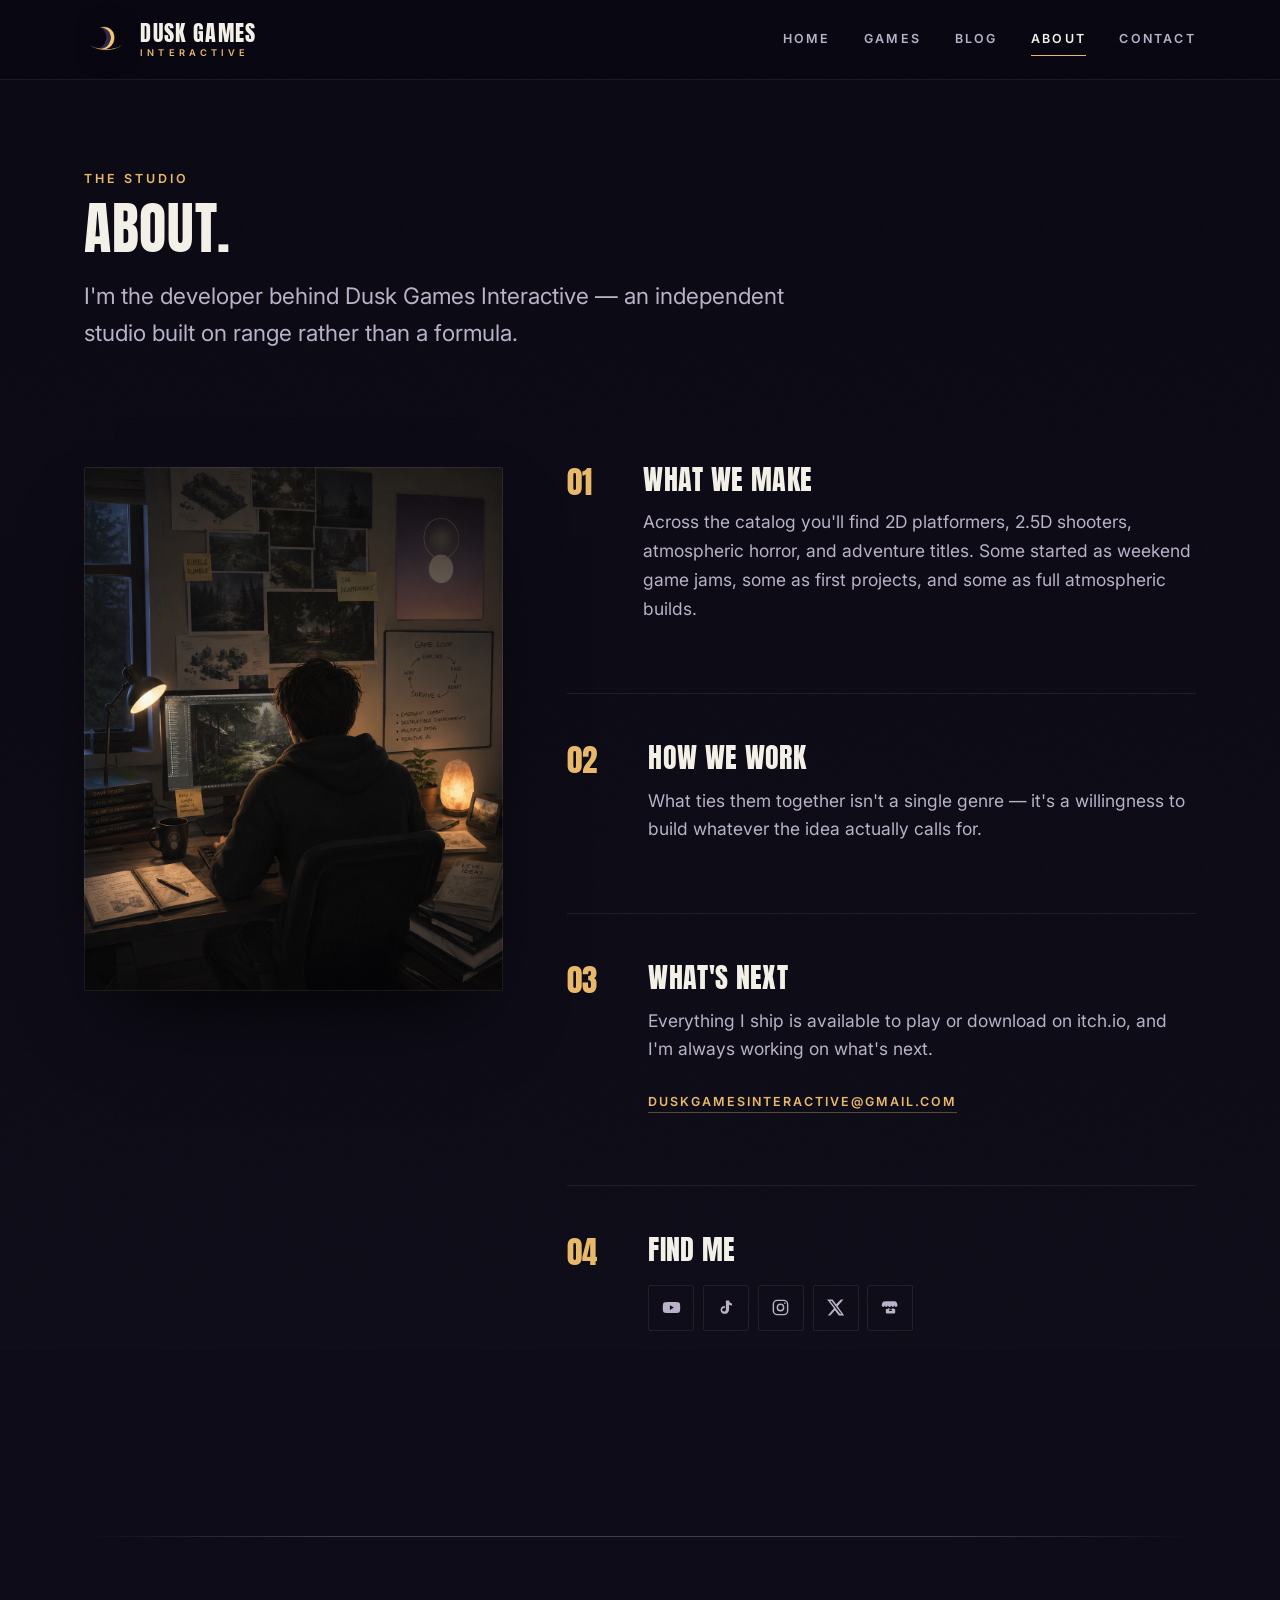
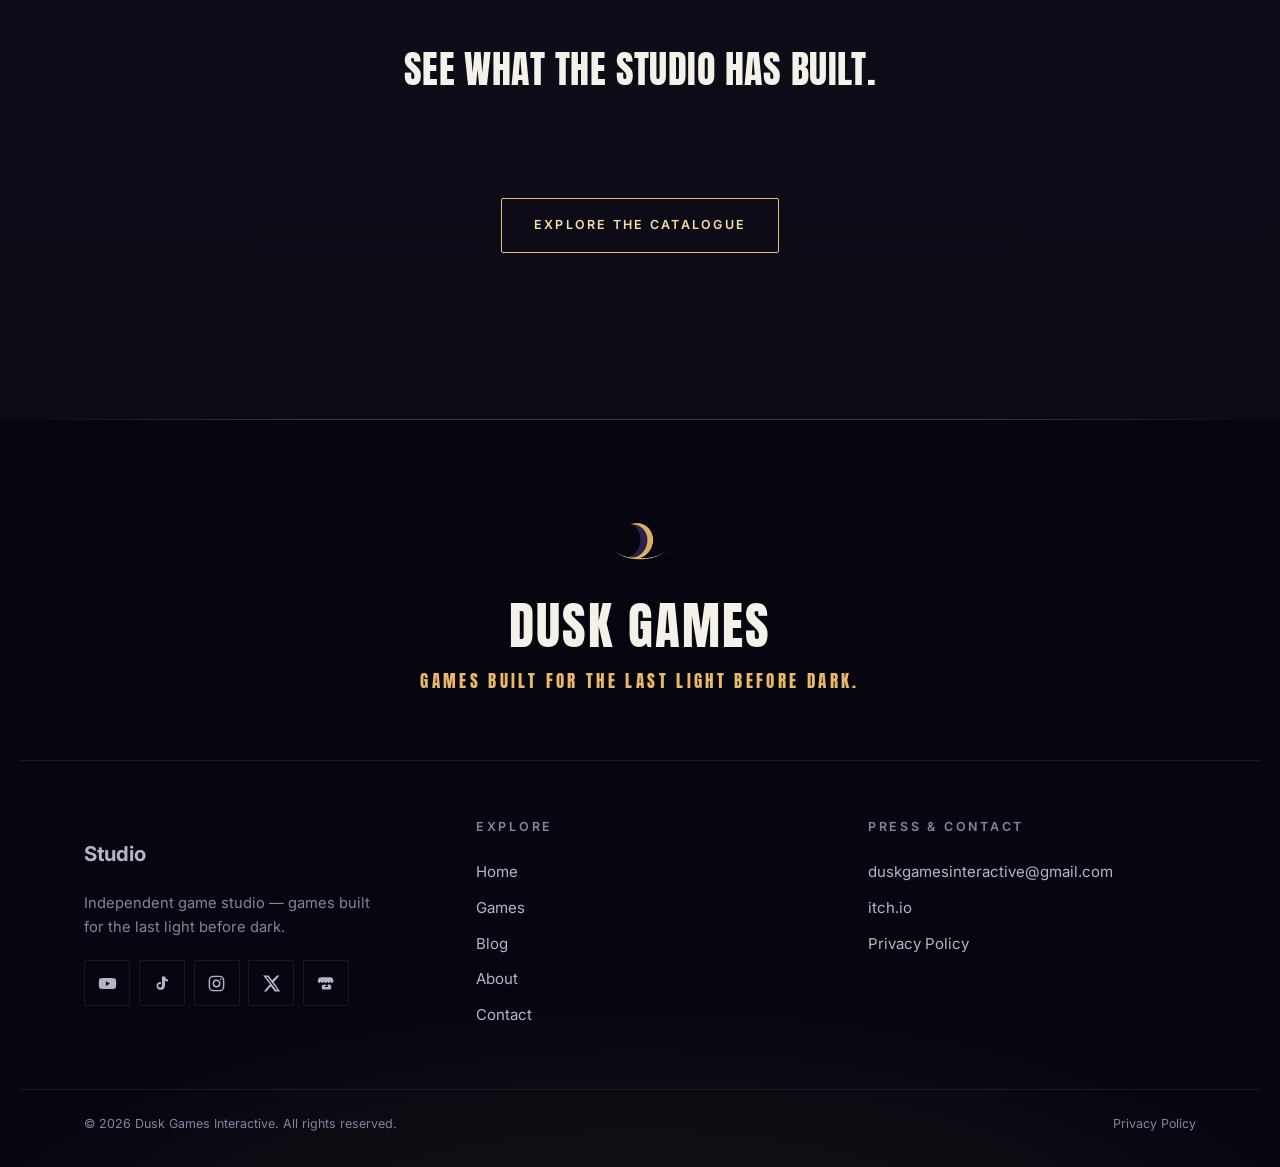
==== commit 48cd7489: "Polish pass: hero scale, duplicate art, genre strip, mobile nav Corrections made after reviewing the" ====
--- a/about.html
+++ b/about.html
@@ -8,7 +8,7 @@
   <link rel="preconnect" href="https://fonts.googleapis.com" />
   <link rel="preconnect" href="https://fonts.gstatic.com" crossorigin />
   <link href="https://fonts.googleapis.com/css2?family=Anton&family=Inter:wght@400;500;600&display=swap" rel="stylesheet" />
-  <link rel="stylesheet" href="css/style.css?v=20" />
+  <link rel="stylesheet" href="css/style.css?v=22" />
   <link rel="icon" type="image/png" href="assets/images/logo.png" />
   <link rel="icon" href="assets/images/favicon.ico" sizes="any" />
   <link rel="apple-touch-icon" href="assets/images/apple-touch-icon.png" />
@@ -157,7 +157,7 @@
     </div>
   </footer>
 
-  <script src="js/main.js?v=20"></script>
+  <script src="js/main.js?v=22"></script>
   <script>document.getElementById('year').textContent = new Date().getFullYear();</script>
 </body>
 </html>
--- a/css/style.css
+++ b/css/style.css
@@ -1516,3 +1516,67 @@
   :root { --wrap: 1400px; }
   .hero__title { max-width: 14ch; }
 }
+
+/* =========================================================
+   20 POLISH PASS
+   Art-direction corrections made after reviewing the rendered
+   result rather than the code.
+   ========================================================= */
+
+/* The hero is the one place a larger scale is earned. Everything
+   else stays restrained so this reads as emphasis, not shouting. */
+.hero__title { font-size: clamp(2.5rem, 1.6rem + 4.2vw, 5.7rem); }
+
+/* A perpetual scroll cue is constant movement. Retire it the moment
+   the page actually moves, so it never becomes wallpaper. */
+.hero__cue { transition: opacity .4s var(--ease), visibility .4s var(--ease); }
+body:has(.site-header.is-scrolled) .hero__cue { opacity: 0; visibility: hidden; }
+
+/* Section rhythm: alternating a faint ground stops the homepage
+   reading as one long column of identical blocks. The step is small
+   enough to feel like depth rather than stripes. */
+.section--sunk {
+  background:
+    linear-gradient(180deg, transparent, rgb(var(--scrim-rgb) / .55) 18%, rgb(var(--scrim-rgb) / .55) 82%, transparent);
+}
+
+/* Featured cards sit on the page, not in a box — give the catalogue
+   a touch more air so the tiles read as plates, not a contact sheet. */
+.catalogue { gap: clamp(1.8rem, 3.2vw, 3rem); }
+
+/* The reveal block's art needs a hard edge against the bleed behind it */
+.reveal-game__art { outline: 1px solid var(--line); outline-offset: -1px; }
+
+/* Quote marks: let the attribution breathe under the line */
+.quote { padding-block: .2rem; }
+.quote__by { line-height: 1.5; }
+
+/* Footer wordmark is a sign-off, not a second hero */
+.footer-statement__mark { font-size: clamp(1.9rem, 1.3rem + 2.4vw, 3.2rem); letter-spacing: .04em; }
+.footer-statement img { opacity: .88; }
+
+/* Genre strip: the label should sit on the art, not float above it */
+.genre span { text-shadow: 0 2px 14px rgb(var(--shadow-rgb) / .9); }
+
+/* Page masthead: tie the eyebrow to the title with tighter leading */
+.page-head .eyebrow { margin-bottom: .9rem; }
+
+/* Interior pages have no hero, so the sticky bar needs its edge from
+   the first pixel rather than only after a scroll. */
+body:not(:has(.hero)) .site-header { border-bottom-color: var(--line); }
+
+/* Rubble Rumble only ships one key image, so the reveal block was
+   showing the same poster twice — once behind, once in the panel.
+   Push the backdrop far out of focus so it reads as atmosphere and
+   the panel stays the only legible copy of the art. */
+.reveal-game__bg::before {
+  transform: scale(1.9);
+  filter: blur(14px) saturate(.55) brightness(.32);
+}
+
+/* The genre strip was a thin banner with dead air above it. Give it
+   real presence and pull it up under the divider. */
+.genre { min-height: clamp(190px, 24vw, 300px); padding: 1.4rem 1.3rem; }
+.genre span { font-size: clamp(.95rem, 1.6vw, 1.3rem); }
+.moon-divider { margin-bottom: clamp(1.4rem, 2.5vw, 2rem); }
+.genres + *, .section--tight:has(.genres) { padding-bottom: 0; }
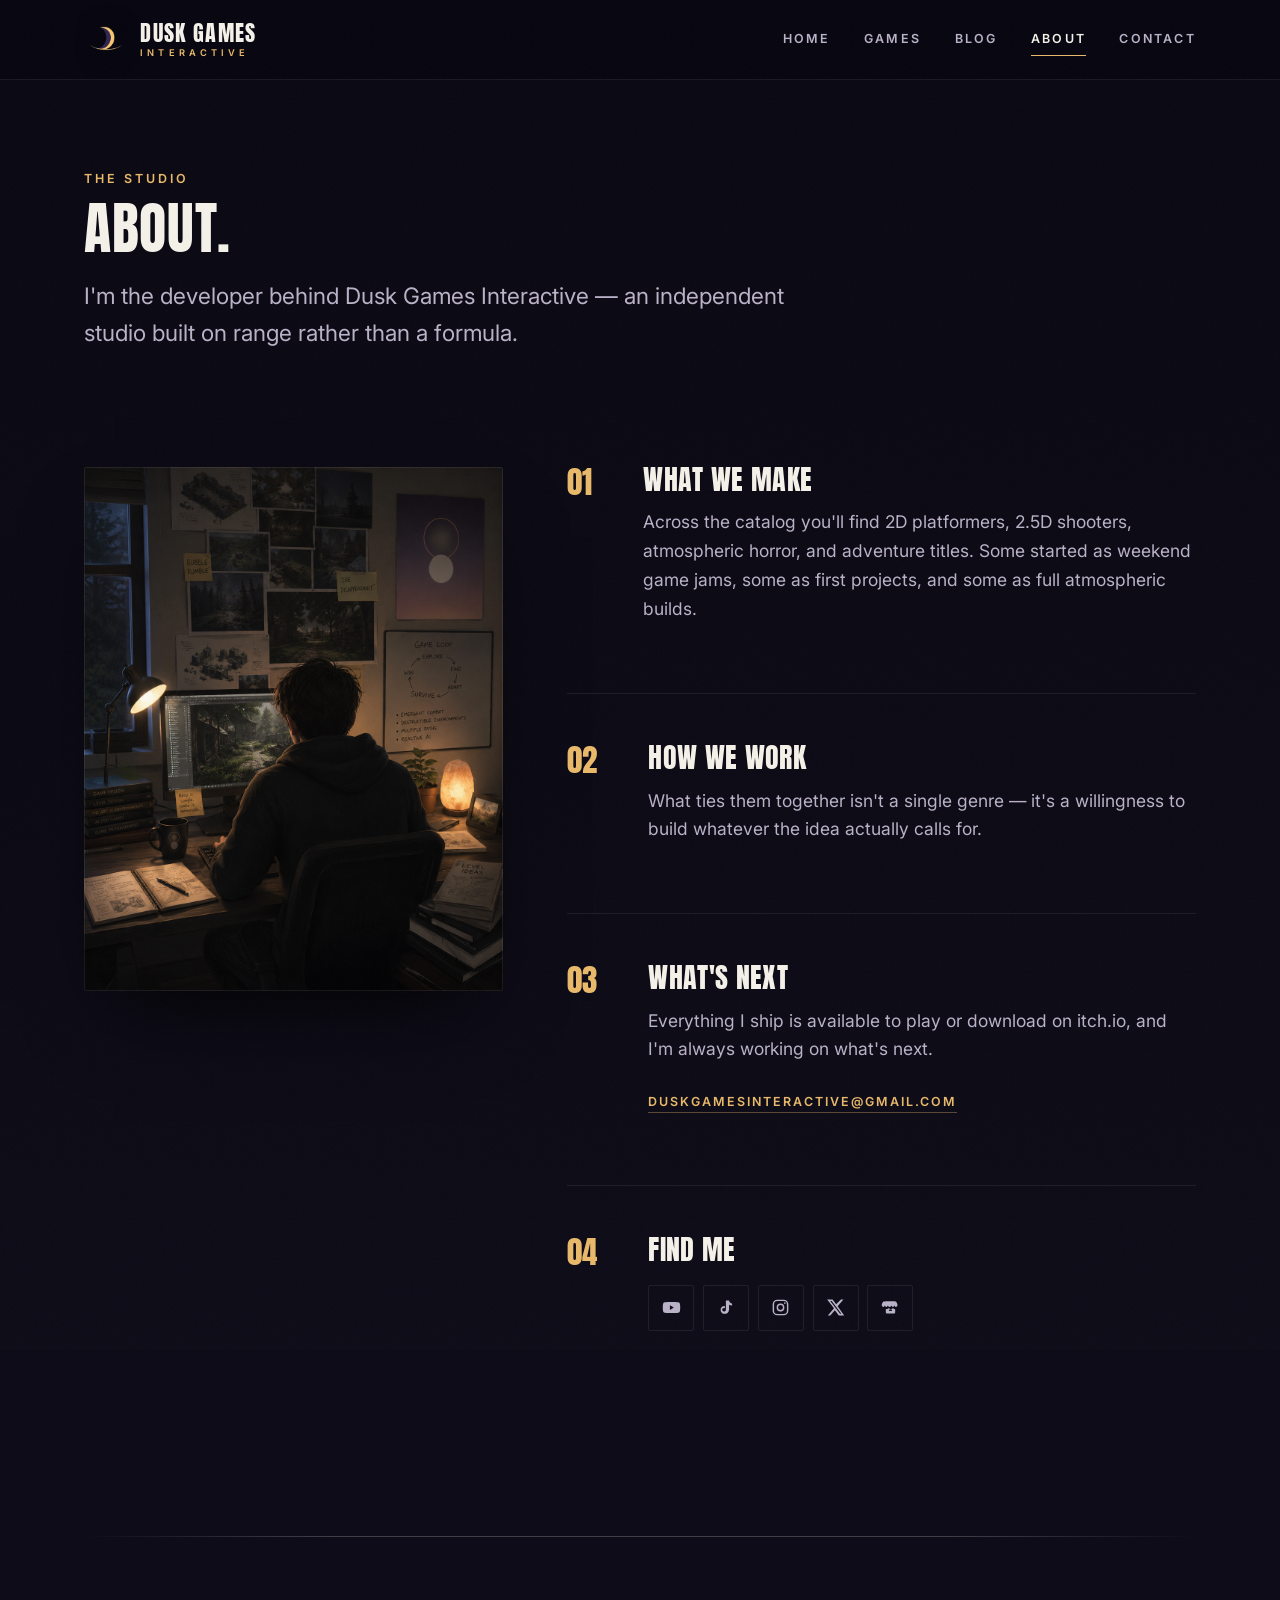
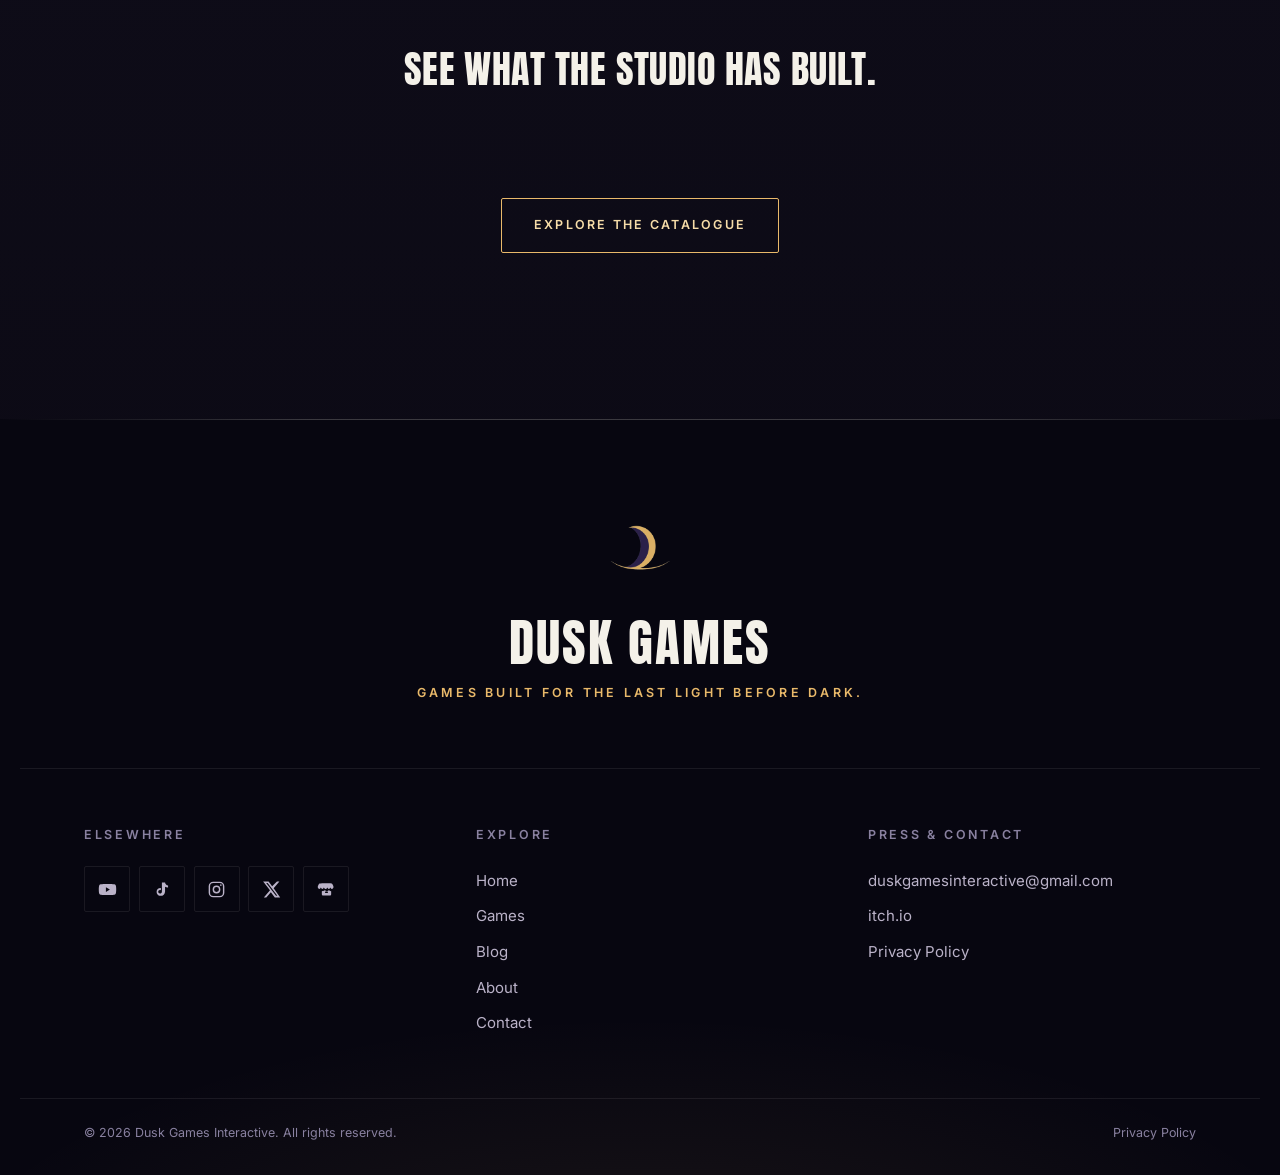
==== commit fe996340: "Polish quotes and footer Quotes: they were set in condensed uppercase display type, which turned six" ====
--- a/about.html
+++ b/about.html
@@ -8,7 +8,7 @@
   <link rel="preconnect" href="https://fonts.googleapis.com" />
   <link rel="preconnect" href="https://fonts.gstatic.com" crossorigin />
   <link href="https://fonts.googleapis.com/css2?family=Anton&family=Inter:wght@400;500;600&display=swap" rel="stylesheet" />
-  <link rel="stylesheet" href="css/style.css?v=22" />
+  <link rel="stylesheet" href="css/style.css?v=25" />
   <link rel="icon" type="image/png" href="assets/images/logo.png" />
   <link rel="icon" href="assets/images/favicon.ico" sizes="any" />
   <link rel="apple-touch-icon" href="assets/images/apple-touch-icon.png" />
@@ -123,8 +123,7 @@
 
     <div class="wrap site-footer__top">
       <div class="footer-brand">
-        <h3>Studio</h3>
-        <p class="footer-tagline">Independent game studio — games built for the last light before dark.</p>
+        <h3>Elsewhere</h3>
         <div class="social-row">
           <a href="https://www.youtube.com/channel/UCMtXnmMAZY_C6TXKdPQK51w/" aria-label="YouTube" target="_blank" rel="noopener"><svg viewBox="0 0 24 24" fill="currentColor" aria-hidden="true"><path d="M23 12s0-3.3-.4-4.8a2.5 2.5 0 0 0-1.8-1.8C19.3 5 12 5 12 5s-7.3 0-8.8.4A2.5 2.5 0 0 0 1.4 7.2C1 8.7 1 12 1 12s0 3.3.4 4.8a2.5 2.5 0 0 0 1.8 1.8C4.7 19 12 19 12 19s7.3 0 8.8-.4a2.5 2.5 0 0 0 1.8-1.8C23 15.3 23 12 23 12Zm-13 3V9l5 3-5 3Z"/></svg></a>
           <a href="https://www.tiktok.com/@duskgamesinteractive" aria-label="TikTok" target="_blank" rel="noopener"><svg viewBox="0 0 24 24" fill="currentColor" aria-hidden="true"><path d="M16.5 3c.4 2.1 1.7 3.6 3.8 3.9v2.6c-1.4.1-2.7-.3-3.8-1v5.9c0 3.5-2.6 5.6-5.6 5.6-2.9 0-5.1-2.2-5.1-5 0-2.9 2.3-5 5.4-4.8v2.7c-.4-.1-.8-.2-1.2-.2-1.2 0-2.1.9-2.1 2.2 0 1.3 1 2.2 2.2 2.2 1.3 0 2.4-.9 2.4-2.7V3h4Z"/></svg></a>
--- a/css/style.css
+++ b/css/style.css
@@ -1580,3 +1580,117 @@
 .genre span { font-size: clamp(.95rem, 1.6vw, 1.3rem); }
 .moon-divider { margin-bottom: clamp(1.4rem, 2.5vw, 2rem); }
 .genres + *, .section--tight:has(.genres) { padding-bottom: 0; }
+
+/* =========================================================
+   21 POLISH: QUOTES + FOOTER
+   ========================================================= */
+
+/* ---- quotes ----
+   These were set in condensed uppercase display type, which made six
+   genuine player comments read as six marketing slogans. Players don't
+   shout in Anton. Back to body type, natural case, generous leading —
+   and one lead quote so the block has a hierarchy instead of being a
+   3x2 grid of identical panels. */
+.quotes {
+  grid-template-columns: repeat(3, 1fr);
+  gap: clamp(2rem, 3.4vw, 3.2rem) clamp(1.8rem, 3vw, 2.8rem);
+}
+.quote {
+  position: relative;
+  padding: 0 0 0 1.6rem;
+  border-left: 1px solid var(--line);
+}
+.quote:hover { border-left-color: var(--gold-400); }
+
+.quote__text {
+  font-family: var(--font-body);
+  text-transform: none;
+  font-size: 1.06rem;
+  font-weight: 400;
+  line-height: 1.5;
+  letter-spacing: 0;
+  color: var(--text-0);
+  margin: 0 0 1.1rem;
+  text-wrap: pretty;
+}
+.quote__by {
+  display: block;
+  font-size: .72rem;
+  letter-spacing: .16em;
+  text-transform: uppercase;
+  color: var(--text-2);
+  line-height: 1.6;
+}
+.quote__by b {
+  display: block;
+  font-family: var(--font-display);
+  font-size: .92rem;
+  letter-spacing: .08em;
+  color: var(--gold-400);
+  font-weight: 400;
+  margin-bottom: .3rem;
+}
+
+/* the lead quote carries the block */
+/* full width: with six quotes a 2-span lead strands the sixth on its
+   own row. Running the lead across all three columns gives 1 / 3 / 2. */
+.quote--lead {
+  grid-column: 1 / -1;
+  padding-left: 2.2rem;
+  padding-block: .4rem;
+  border-left-width: 2px;
+  border-left-color: rgb(var(--gold-rgb) / .55);
+}
+.quote--lead .quote__text { max-width: 30ch; }
+.quote--lead .quote__text { font-size: clamp(1.3rem, 2.1vw, 1.85rem); line-height: 1.35; color: var(--text-0); }
+/* an open quote mark, set as a mark rather than punctuation */
+.quote--lead::before {
+  content: "\201C";
+  position: absolute; left: 1.4rem; top: -.55em;
+  font-family: var(--font-display);
+  font-size: 4.5rem; line-height: 1;
+  color: rgb(var(--gold-rgb) / .18);
+  pointer-events: none;
+}
+.quote--lead .quote__text { position: relative; }
+
+/* ---- footer ----
+   Two faults: the brand column's heading was not picked up by the
+   .footer-col rule so it rendered in a different face and size from
+   "Explore" and "Press & contact"; and the studio line repeated the
+   statement directly above it. */
+.site-footer h3 {
+  font-size: var(--step--1); font-weight: 600; letter-spacing: .22em;
+  text-transform: uppercase; color: var(--text-2); margin: 0 0 1.1rem;
+}
+.footer-statement img { height: clamp(54px, 7vw, 82px); margin-bottom: 1.8rem; }
+/* the sign-off line is a wordmark lockup, not a headline — quieten it */
+.footer-statement__line {
+  font-family: var(--font-body);
+  font-size: var(--step--1);
+  font-weight: 600;
+  letter-spacing: .26em;
+  color: var(--gold-400);
+  margin-top: 1.1rem;
+}
+.footer-brand .social-row { margin-top: .2rem; }
+.site-footer__top { align-items: start; }
+
+/* =========================================================
+   22 RESPONSIVE OVERRIDES (must stay last)
+   Sections 20-21 were appended after section 19, so their
+   single-column rules were being overridden at small widths.
+   Anything width-dependent added after section 19 belongs here.
+   ========================================================= */
+@media (max-width: 1100px) {
+  .quotes { grid-template-columns: repeat(2, 1fr); }
+}
+@media (max-width: 860px) {
+  .quotes { grid-template-columns: 1fr; gap: 2rem; }
+  .quote--lead { grid-column: auto; padding-left: 1.6rem; }
+  .quote--lead .quote__text { max-width: none; font-size: 1.2rem; }
+  .quote--lead::before { left: 1rem; font-size: 3.4rem; }
+  .genre { min-height: 150px; }
+  .footer-statement img { height: 50px; margin-bottom: 1.2rem; }
+  .footer-statement__line { letter-spacing: .18em; }
+}
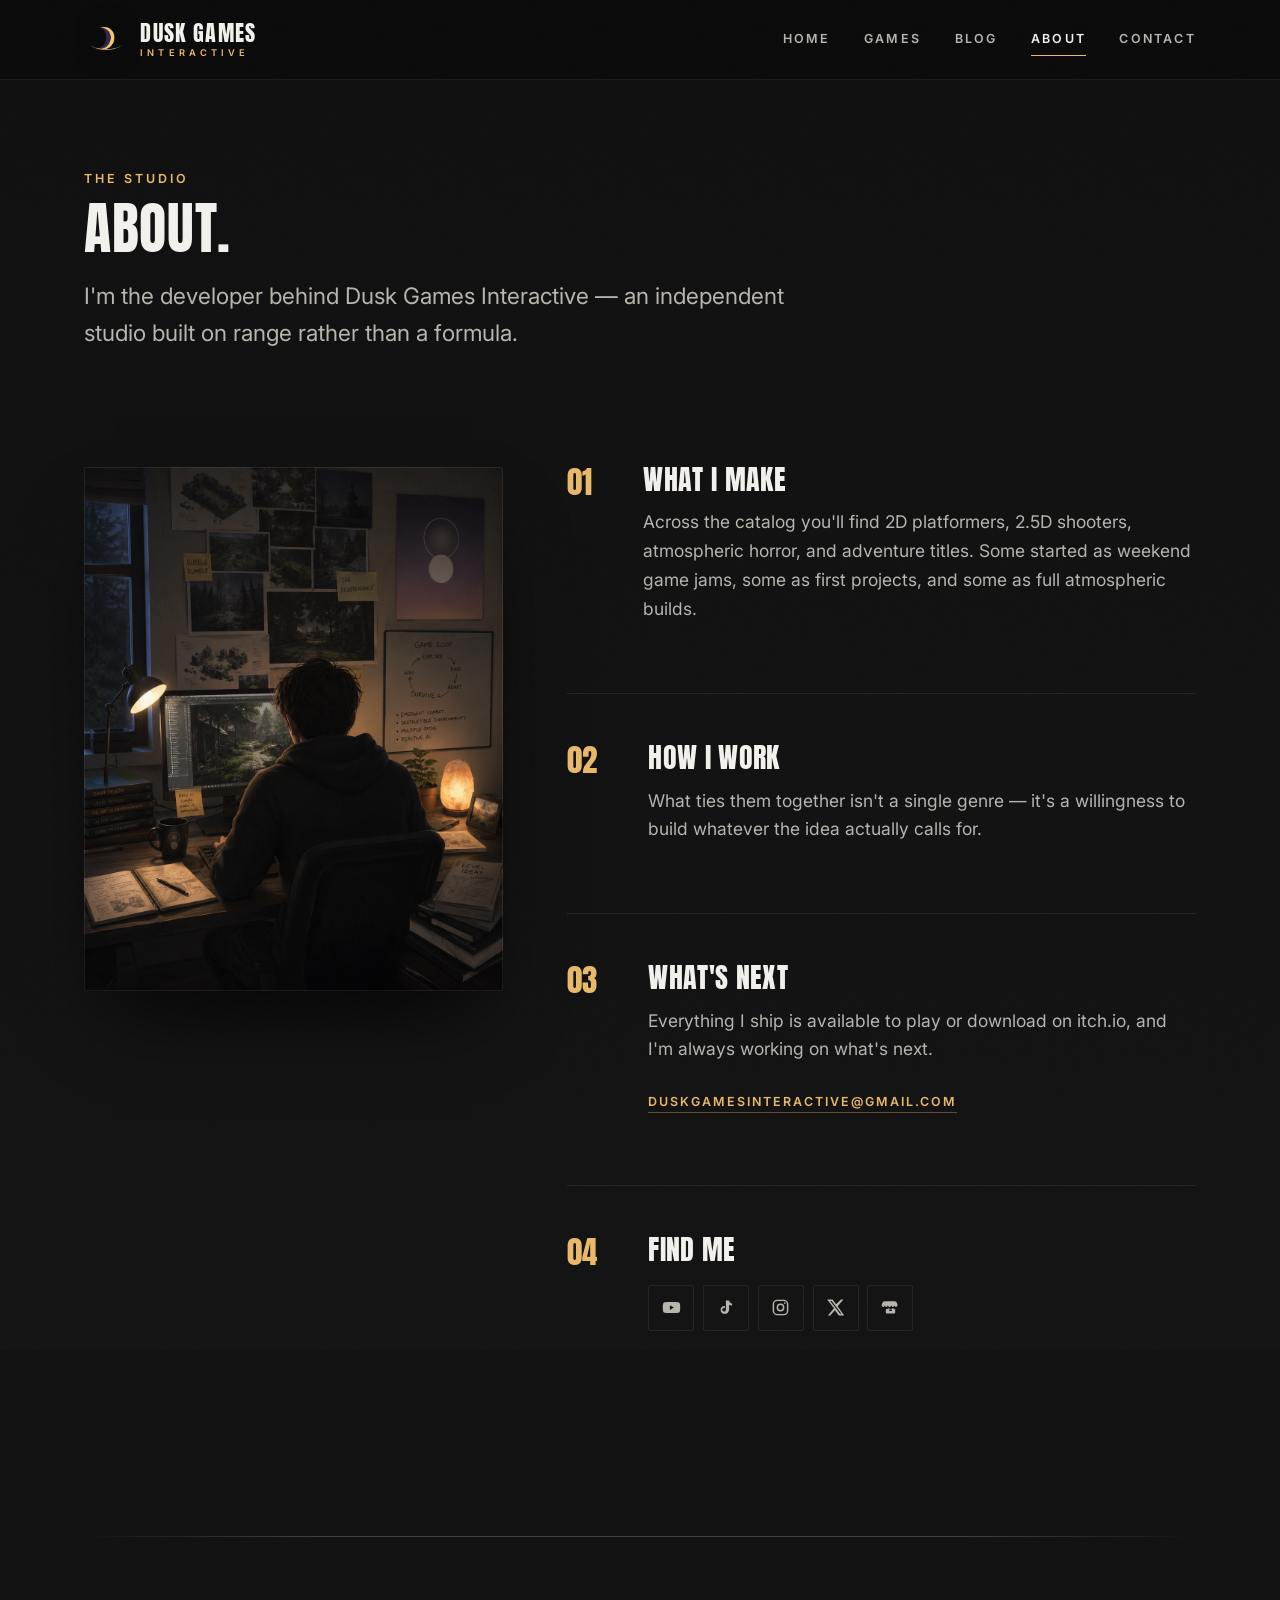
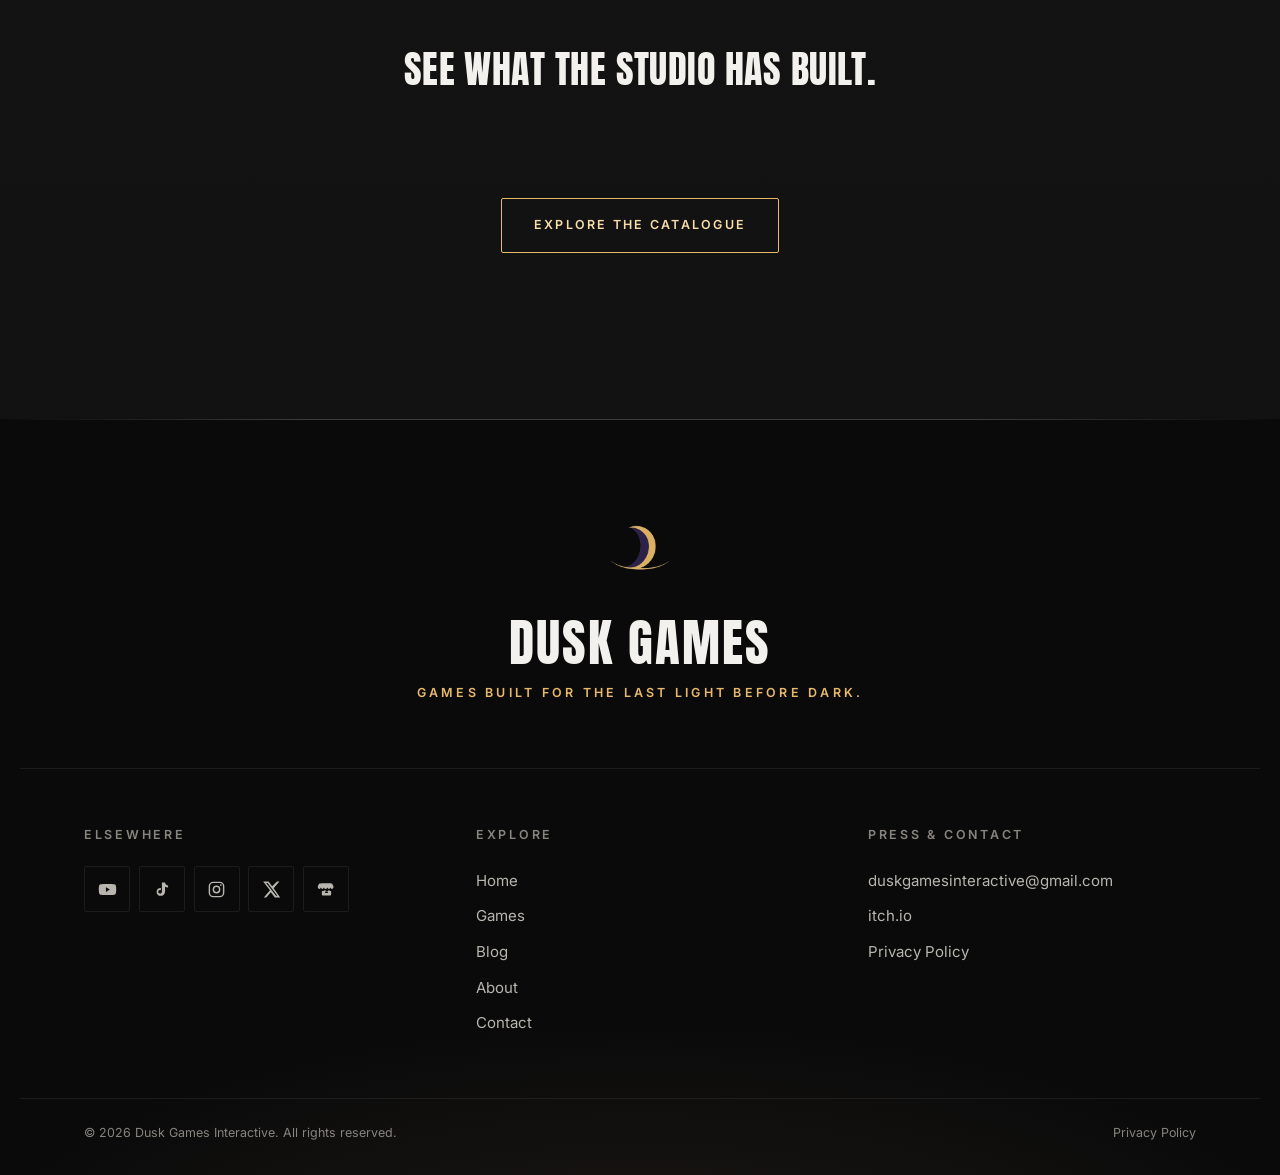
==== commit 4d58a63b: "Charcoal palette, solo-developer voice, devlog chrome, arena typo Palette: the ground ramp had drift" ====
--- a/about.html
+++ b/about.html
@@ -8,7 +8,7 @@
   <link rel="preconnect" href="https://fonts.googleapis.com" />
   <link rel="preconnect" href="https://fonts.gstatic.com" crossorigin />
   <link href="https://fonts.googleapis.com/css2?family=Anton&family=Inter:wght@400;500;600&display=swap" rel="stylesheet" />
-  <link rel="stylesheet" href="css/style.css?v=25" />
+  <link rel="stylesheet" href="css/style.css?v=28" />
   <link rel="icon" type="image/png" href="assets/images/logo.png" />
   <link rel="icon" href="assets/images/favicon.ico" sizes="any" />
   <link rel="apple-touch-icon" href="assets/images/apple-touch-icon.png" />
@@ -54,7 +54,7 @@
           <div class="chapter reveal" style="border-top:0;padding-top:0">
             <p class="chapter__num">01</p>
             <div>
-              <h2 class="display chapter__title">What we make</h2>
+              <h2 class="display chapter__title">What I make</h2>
               <div class="chapter__body prose">
                 <p>Across the catalog you'll find 2D platformers, 2.5D shooters, atmospheric horror, and adventure titles. Some started as weekend game jams, some as first projects, and some as full atmospheric builds.</p>
               </div>
@@ -64,7 +64,7 @@
           <div class="chapter reveal">
             <p class="chapter__num">02</p>
             <div>
-              <h2 class="display chapter__title">How we work</h2>
+              <h2 class="display chapter__title">How I work</h2>
               <div class="chapter__body prose">
                 <p>What ties them together isn't a single genre — it's a willingness to build whatever the idea actually calls for.</p>
               </div>
@@ -156,7 +156,7 @@
     </div>
   </footer>
 
-  <script src="js/main.js?v=22"></script>
+  <script src="js/main.js?v=28"></script>
   <script>document.getElementById('year').textContent = new Date().getFullYear();</script>
 </body>
 </html>
--- a/css/style.css
+++ b/css/style.css
@@ -34,14 +34,15 @@
    01 TOKENS
    ========================================================= */
 :root {
-  /* ---- ground: near-black with only a trace of indigo ---- */
-  --ink-900: #070610;   /* deepest — header, footer, letterbox */
-  --ink-800: #0A0812;   /* page base                           */
-  --ink-700: #0E0C18;   /* page foot of gradient               */
-  --ink-600: #13101F;   /* banded section                      */
-  --ink-500: #181429;   /* card / input surface                */
-  --ink-400: #201B33;   /* raised, hover                       */
-  --ink-300: #2B2444;   /* strongest lift                      */
+  /* ---- ground: charcoal. Neutral greys, no colour cast — the gold
+     is the only hue on the page, which is what keeps it an accent. ---- */
+  --ink-900: #0A0A0B;   /* deepest — header, footer, letterbox */
+  --ink-800: #0F0F10;   /* page base                           */
+  --ink-700: #131314;   /* page foot of gradient               */
+  --ink-600: #17171A;   /* banded section                      */
+  --ink-500: #1C1C1F;   /* card / input surface                */
+  --ink-400: #242428;   /* raised, hover                       */
+  --ink-300: #2F2F34;   /* strongest lift                      */
 
   /* ---- light: the moon ---- */
   --gold-300: #F6DCA8;  /* highlight                           */
@@ -51,21 +52,21 @@
   --ember:    #D9773C;  /* horizon, used almost never          */
 
   /* ---- type ---- */
-  --text-0: #F4F1E9;    /* headings, lead                      */
-  --text-1: #BAB2C8;    /* body                                */
-  --text-2: #8981A0;    /* meta, captions                      */
-  --text-rgb: 244 241 233;
+  --text-0: #F3F1ED;    /* headings, lead                      */
+  --text-1: #B8B5AF;    /* body                                */
+  --text-2: #87847E;    /* meta, captions                      */
+  --text-rgb: 243 241 237;
 
   /* ---- lines: hairlines only, never boxes ---- */
-  --line:        rgb(244 241 233 / .08);
-  --line-hover:  rgb(244 241 233 / .16);
-  --line-strong: rgb(244 241 233 / .22);
+  --line:        rgb(243 241 237 / .08);
+  --line-hover:  rgb(243 241 237 / .16);
+  --line-strong: rgb(243 241 237 / .22);
 
   /* ---- atmosphere ---- */
-  --scrim-rgb: 7 6 16;
-  --overlay:   rgb(7 6 16 / .96);
-  --wash:      rgb(244 241 233 / .03);
-  --wash-2:    rgb(244 241 233 / .06);
+  --scrim-rgb: 10 10 11;
+  --overlay:   rgb(10 10 11 / .96);
+  --wash:      rgb(243 241 237 / .03);
+  --wash-2:    rgb(243 241 237 / .06);
   --shadow-rgb: 0 0 0;
 
   /* ---- state ---- */
@@ -1677,6 +1678,57 @@
 .site-footer__top { align-items: start; }
 
 /* =========================================================
+   21b POLISH: CATALOGUE + GAME DETAIL
+   ========================================================= */
+
+/* ---- catalogue ----
+   Key art is square; a 16:10 feature tile was cropping the middle out
+   of it. Bias the crop upward so titles and characters survive. */
+.catalogue--feature > *:nth-child(7n+1) .game-card__media::before,
+.catalogue--feature > *:nth-child(7n+4) .game-card__media::before {
+  background-position: center 34%;
+}
+
+/* A tile that is entirely a link needs to say so. The cue rides in
+   with the description so nothing moves until you are on the card. */
+.game-card__cue {
+  display: inline-flex; align-items: center; gap: .45rem;
+  margin-top: .85rem;
+  font-size: .64rem; font-weight: 600; letter-spacing: .2em;
+  text-transform: uppercase; color: var(--gold-400);
+  opacity: 0; transform: translateY(6px);
+  transition: opacity .3s var(--ease), transform .3s var(--ease-out);
+}
+.game-card:hover .game-card__cue { opacity: 1; transform: none; }
+.game-card:focus-within .game-card__cue { opacity: 1; transform: none; }
+
+/* Dark key art (Project Sosei) left its title sitting on near-black.
+   A deeper bed under the metadata keeps every tile legible whatever
+   the artwork does. */
+.game-card__media::after {
+  background: linear-gradient(180deg,
+    transparent 42%,
+    rgb(var(--scrim-rgb) / .35) 62%,
+    rgb(var(--scrim-rgb) / .78) 84%,
+    rgb(var(--scrim-rgb) / .93) 100%);
+}
+
+/* ---- game detail ----
+   Square art in a wide hero was cropping through the middle of the
+   frame and clipping key-art banners. */
+.game-hero__bg { background-position: center 32%; }
+.game-hero { min-height: clamp(460px, 66vh, 720px); }
+
+/* A game with only key art has no trailer and no gallery, so the hero
+   is the page. Let it run full height rather than look unfinished. */
+.game-hero--solo { min-height: calc(100svh - var(--header-h, 76px)); }
+.game-hero--solo .game-hero__bg { background-position: center 38%; }
+
+/* the spec rail reads as a plate under the hero, not a stray table */
+.specs { box-shadow: 0 24px 60px -30px rgb(var(--shadow-rgb) / .9); }
+.spec dd { font-size: 1rem; }
+
+/* =========================================================
    22 RESPONSIVE OVERRIDES (must stay last)
    Sections 20-21 were appended after section 19, so their
    single-column rules were being overridden at small widths.
@@ -1686,6 +1738,9 @@
   .quotes { grid-template-columns: repeat(2, 1fr); }
 }
 @media (max-width: 860px) {
+  /* there is no hover on touch, so the card's affordances must be
+     visible at rest or they never appear at all */
+  .game-card__cue { opacity: 1; transform: none; }
   .quotes { grid-template-columns: 1fr; gap: 2rem; }
   .quote--lead { grid-column: auto; padding-left: 1.6rem; }
   .quote--lead .quote__text { max-width: none; font-size: 1.2rem; }
